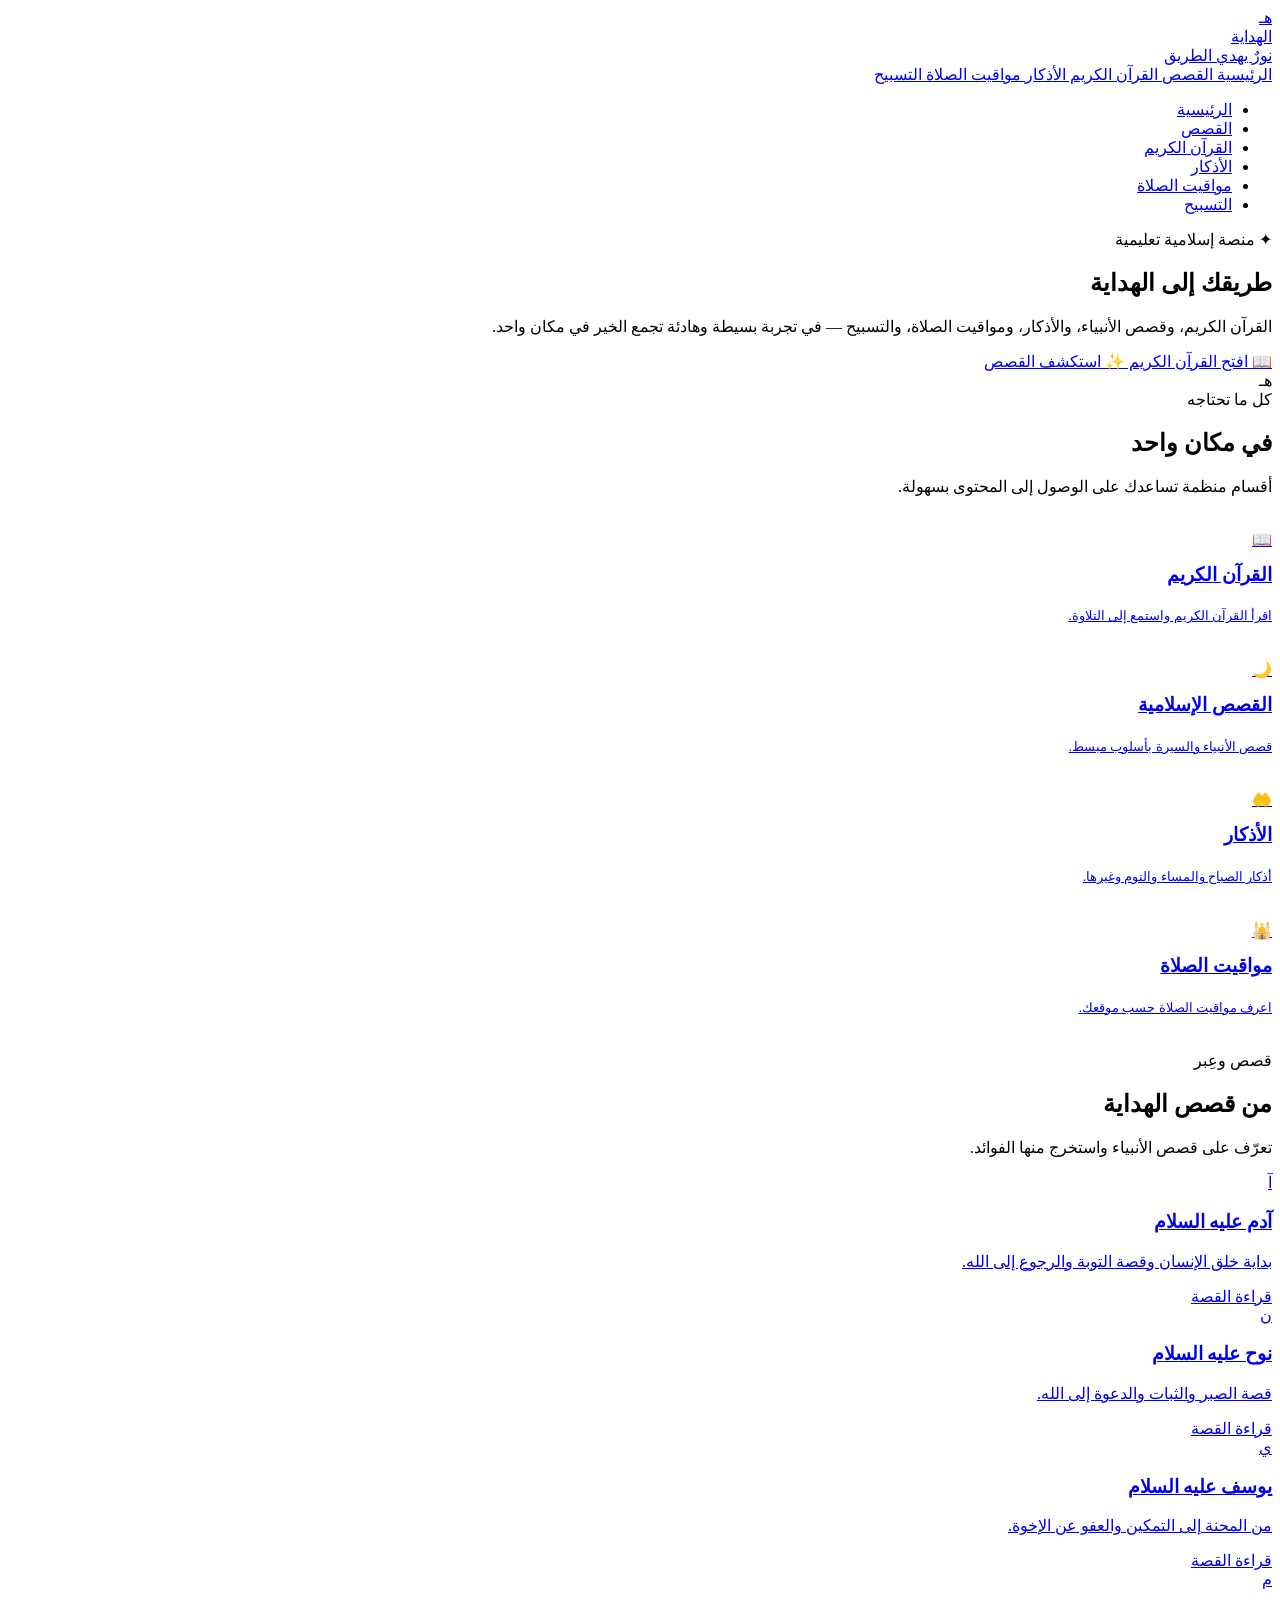
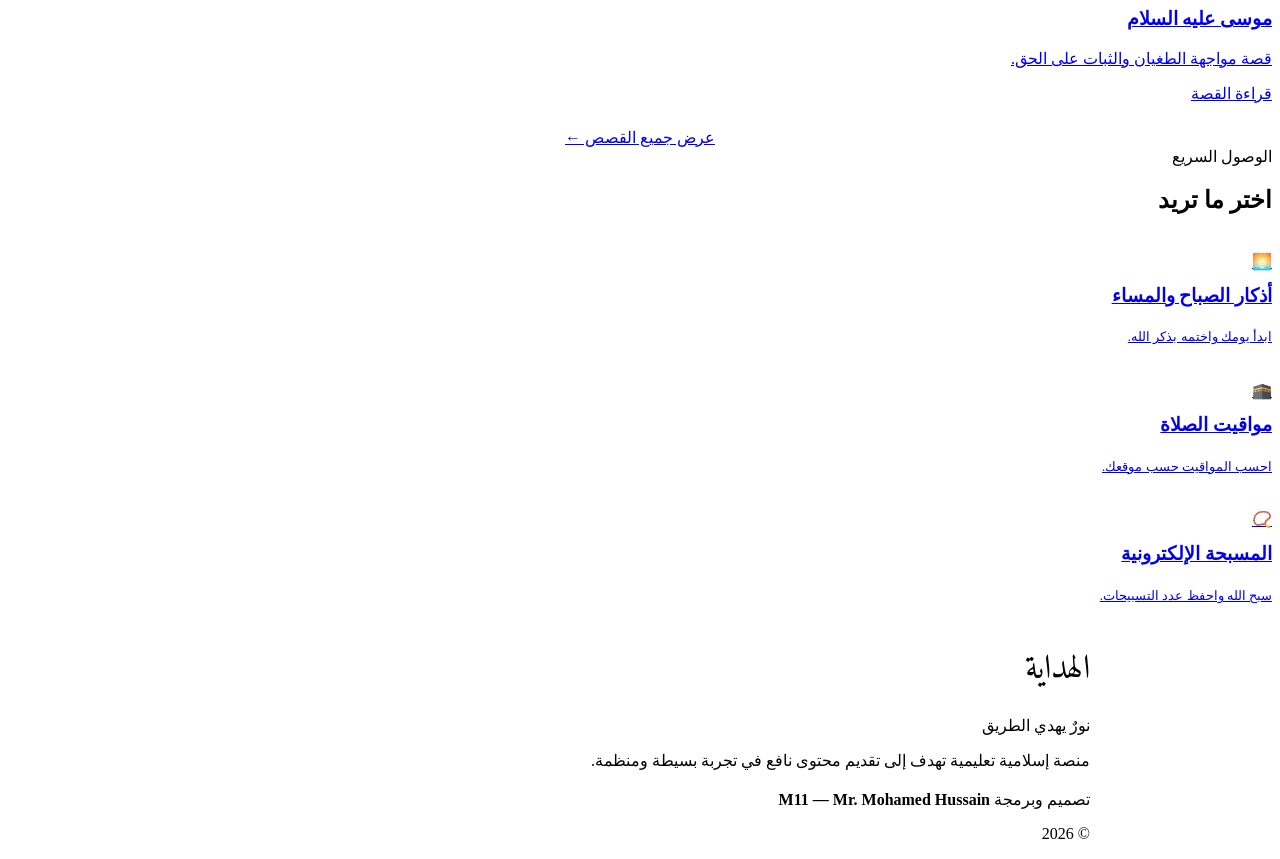
==== index.html @ 1b8849e6 "Add main navigation links to index.html" ====
<!DOCTYPE html>
<html lang="ar" dir="rtl">

<head>
    <meta charset="UTF-8">

    <meta name="viewport"
          content="width=device-width, initial-scale=1.0">

    <meta name="theme-color"
          content="#063c2c">

    <meta name="description"
          content="الهداية — منصة إسلامية تعليمية للقرآن الكريم والقصص والأذكار ومواقيت الصلاة">

    <title>الهداية | نورٌ يهدي الطريق</title>

    <!-- الخطوط -->
    <link rel="preconnect" href="https://fonts.googleapis.com">
    <link rel="preconnect" href="https://fonts.gstatic.com" crossorigin>

    <link href="https://fonts.googleapis.com/css2?family=Amiri:wght@400;700&family=Cairo:wght@400;500;600;700;800&display=swap"
          rel="stylesheet">

    <!-- التصميم الرئيسي -->
    <link rel="stylesheet" href="./css/main.css">

</head>

<body>

    <!-- =====================================================
         HEADER
    ====================================================== -->

    <header>

        <div class="header-inner">

            <a href="./index.html"
               class="brand"
               aria-label="الهداية">

                <div class="logo">
                    هـ
                </div>

                <div>

                    <div class="brand-title">
                        الهداية
                    </div>

                    <div class="brand-subtitle">
                        نورٌ يهدي الطريق
                    </div>

                </div>

            </a>


         <nav class="main-nav">

  <a href="./index.html">
    الرئيسية
  </a>

  <a href="./stories.html">
    القصص
  </a>

  <a href="./quran.html">
    القرآن الكريم
  </a>

  <a href="./adhkar.html">
    الأذكار
  </a>

  <a href="./prayer.html">
    مواقيت الصلاة
  </a>

  <a href="./tasbeeh.html">
    التسبيح
  </a>

         </nav>

                <ul>

                    <li>
                        <a href="./index.html"
                           class="active">
                            الرئيسية
                        </a>
                    </li>

                    <li>
                        <a href="./stories.html">
                            القصص
                        </a>
                    </li>

                    <li>
                        <a href="./quran.html">
                            القرآن الكريم
                        </a>
                    </li>

                    <li>
                        <a href="./adhkar.html">
                            الأذكار
                        </a>
                    </li>

                    <li>
                        <a href="./prayer.html">
                            مواقيت الصلاة
                        </a>
                    </li>

                    <li>
                        <a href="./tasbeeh.html">
                            التسبيح
                        </a>
                    </li>

                </ul>

            </nav>

        </div>

    </header>


    <!-- =====================================================
         HERO
    ====================================================== -->

    <main>

        <section class="hero">

            <div class="hero-content">

                <span class="hero-badge">
                    ✦ منصة إسلامية تعليمية
                </span>


                <h1>
                    طريقك إلى
                    <span>الهداية</span>
                </h1>


                <p>

                    القرآن الكريم، وقصص الأنبياء،
                    والأذكار، ومواقيت الصلاة،
                    والتسبيح — في تجربة بسيطة
                    وهادئة تجمع الخير في مكان واحد.

                </p>


                <div class="hero-buttons">

                    <a href="./quran.html"
                       class="btn btn-primary">

                        📖
                        افتح القرآن الكريم

                    </a>


                    <a href="./stories.html"
                       class="btn btn-gold">

                        ✨
                        استكشف القصص

                    </a>

                </div>

            </div>


            <!-- الشكل الجانبي -->

            <div class="hero-visual">

                <div class="hero-moon">

                    <span>
                        هـ
                    </span>

                </div>

                <div class="hero-star star-one"></div>
                <div class="hero-star star-two"></div>
                <div class="hero-star star-three"></div>
                <div class="hero-star star-four"></div>

            </div>

        </section>



        <!-- =====================================================
             FEATURES
        ====================================================== -->

        <section class="section">

            <div class="section-head">

                <span class="eyebrow">
                    كل ما تحتاجه
                </span>

                <h2>
                    في مكان واحد
                </h2>

                <p>
                    أقسام منظمة تساعدك على الوصول
                    إلى المحتوى بسهولة.
                </p>

            </div>


            <div class="grid grid-4">


                <!-- القرآن -->

                <a href="./quran.html"
                   class="feature-card"
                   style="padding:25px;">

                    <div class="icon">
                        📖
                    </div>

                    <h3 style="margin-top:15px;color:var(--green-900);">
                        القرآن الكريم
                    </h3>

                    <p style="margin-top:7px;color:var(--muted);line-height:1.9;font-size:13px;">
                        اقرأ القرآن الكريم واستمع إلى التلاوة.
                    </p>

                </a>



                <!-- القصص -->

                <a href="./stories.html"
                   class="feature-card"
                   style="padding:25px;">

                    <div class="icon">
                        🌙
                    </div>

                    <h3 style="margin-top:15px;color:var(--green-900);">
                        القصص الإسلامية
                    </h3>

                    <p style="margin-top:7px;color:var(--muted);line-height:1.9;font-size:13px;">
                        قصص الأنبياء والسيرة بأسلوب مبسط.
                    </p>

                </a>



                <!-- الأذكار -->

                <a href="./adhkar.html"
                   class="feature-card"
                   style="padding:25px;">

                    <div class="icon">
                        🤲
                    </div>

                    <h3 style="margin-top:15px;color:var(--green-900);">
                        الأذكار
                    </h3>

                    <p style="margin-top:7px;color:var(--muted);line-height:1.9;font-size:13px;">
                        أذكار الصباح والمساء والنوم وغيرها.
                    </p>

                </a>



                <!-- الصلاة -->

                <a href="./prayer.html"
                   class="feature-card"
                   style="padding:25px;">

                    <div class="icon">
                        🕌
                    </div>

                    <h3 style="margin-top:15px;color:var(--green-900);">
                        مواقيت الصلاة
                    </h3>

                    <p style="margin-top:7px;color:var(--muted);line-height:1.9;font-size:13px;">
                        اعرف مواقيت الصلاة حسب موقعك.
                    </p>

                </a>

            </div>

        </section>



        <!-- =====================================================
             STORIES PREVIEW
        ====================================================== -->

        <section class="section">

            <div class="section-head">

                <span class="eyebrow">
                    قصص وعِبر
                </span>

                <h2>
                    من قصص الهداية
                </h2>

                <p>
                    تعرّف على قصص الأنبياء واستخرج منها الفوائد.
                </p>

            </div>


            <div class="story-grid">


                <!-- آدم -->

                <a href="./story.html?id=adam"
                   class="story-card">

                    <div class="story-cover">
                        آ
                    </div>

                    <div class="story-body">

                        <h3>
                            آدم عليه السلام
                        </h3>

                        <p>
                            بداية خلق الإنسان وقصة التوبة والرجوع إلى الله.
                        </p>

                        <div class="story-actions">

                            <span class="btn btn-primary">
                                قراءة القصة
                            </span>

                        </div>

                    </div>

                </a>



                <!-- نوح -->

                <a href="./story.html?id=nuh"
                   class="story-card">

                    <div class="story-cover">
                        ن
                    </div>

                    <div class="story-body">

                        <h3>
                            نوح عليه السلام
                        </h3>

                        <p>
                            قصة الصبر والثبات والدعوة إلى الله.
                        </p>

                        <div class="story-actions">

                            <span class="btn btn-primary">
                                قراءة القصة
                            </span>

                        </div>

                    </div>

                </a>



                <!-- يوسف -->

                <a href="./story.html?id=yusuf"
                   class="story-card">

                    <div class="story-cover">
                        ي
                    </div>

                    <div class="story-body">

                        <h3>
                            يوسف عليه السلام
                        </h3>

                        <p>
                            من المحنة إلى التمكين والعفو عن الإخوة.
                        </p>

                        <div class="story-actions">

                            <span class="btn btn-primary">
                                قراءة القصة
                            </span>

                        </div>

                    </div>

                </a>



                <!-- موسى -->

                <a href="./story.html?id=musa"
                   class="story-card">

                    <div class="story-cover">
                        م
                    </div>

                    <div class="story-body">

                        <h3>
                            موسى عليه السلام
                        </h3>

                        <p>
                            قصة مواجهة الطغيان والثبات على الحق.
                        </p>

                        <div class="story-actions">

                            <span class="btn btn-primary">
                                قراءة القصة
                            </span>

                        </div>

                    </div>

                </a>

            </div>


            <div style="text-align:center;margin-top:25px;">

                <a href="./stories.html"
                   class="btn btn-light">

                    عرض جميع القصص ←

                </a>

            </div>

        </section>



        <!-- =====================================================
             QUICK ACCESS
        ====================================================== -->

        <section class="section">

            <div class="section-head">

                <span class="eyebrow">
                    الوصول السريع
                </span>

                <h2>
                    اختر ما تريد
                </h2>

            </div>


            <div class="grid grid-3">


                <a href="./adhkar.html"
                   class="card"
                   style="padding:25px;">

                    <div class="icon">
                        🌅
                    </div>

                    <h3 style="margin-top:14px;color:var(--green-900);">
                        أذكار الصباح والمساء
                    </h3>

                    <p style="color:var(--muted);font-size:13px;line-height:1.9;margin-top:7px;">
                        ابدأ يومك واختمه بذكر الله.
                    </p>

                </a>



                <a href="./prayer.html"
                   class="card"
                   style="padding:25px;">

                    <div class="icon">
                        🕋
                    </div>

                    <h3 style="margin-top:14px;color:var(--green-900);">
                        مواقيت الصلاة
                    </h3>

                    <p style="color:var(--muted);font-size:13px;line-height:1.9;margin-top:7px;">
                        احسب المواقيت حسب موقعك.
                    </p>

                </a>



                <a href="./tasbeeh.html"
                   class="card"
                   style="padding:25px;">

                    <div class="icon">
                        📿
                    </div>

                    <h3 style="margin-top:14px;color:var(--green-900);">
                        المسبحة الإلكترونية
                    </h3>

                    <p style="color:var(--muted);font-size:13px;line-height:1.9;margin-top:7px;">
                        سبح الله واحفظ عدد التسبيحات.
                    </p>

                </a>

            </div>

        </section>

    </main>



    <!-- =====================================================
         FOOTER
    ====================================================== -->

    <footer>

        <div style="max-width:900px;margin:auto;">

            <div style="font-family:Amiri;font-size:34px;color:var(--gold-light);">
                الهداية
            </div>

            <p>
                نورٌ يهدي الطريق
            </p>

            <p style="margin-top:15px;">
                منصة إسلامية تعليمية تهدف إلى تقديم
                محتوى نافع في تجربة بسيطة ومنظمة.
            </p>

            <p style="margin-top:20px;">
                تصميم وبرمجة
                <strong>
                    M11 — Mr. Mohamed Hussain
                </strong>
            </p>

            <p>
                © 2026
            </p>

        </div>

    </footer>


    <!-- =====================================================
         MAIN JS
    ====================================================== -->

    <script>

        /*
         * لا نعيد كتابة وظائف المنصة هنا.
         * ملفات JS القديمة الموجودة عندك هي المسؤولة
         * عن وظائف الصفحات الداخلية.
         */

        document.addEventListener("DOMContentLoaded", function () {

            // إضافة حركة بسيطة للكروت
            const cards = document.querySelectorAll(
                ".feature-card, .story-card, .category-card, .dhikr-card, .card"
            );

            cards.forEach(function (card) {

                card.addEventListener("mouseenter", function () {
                    card.style.transition =
                        "transform .3s ease, box-shadow .3s ease";
                });

            });

        });

    </script>

</body>
    </html>
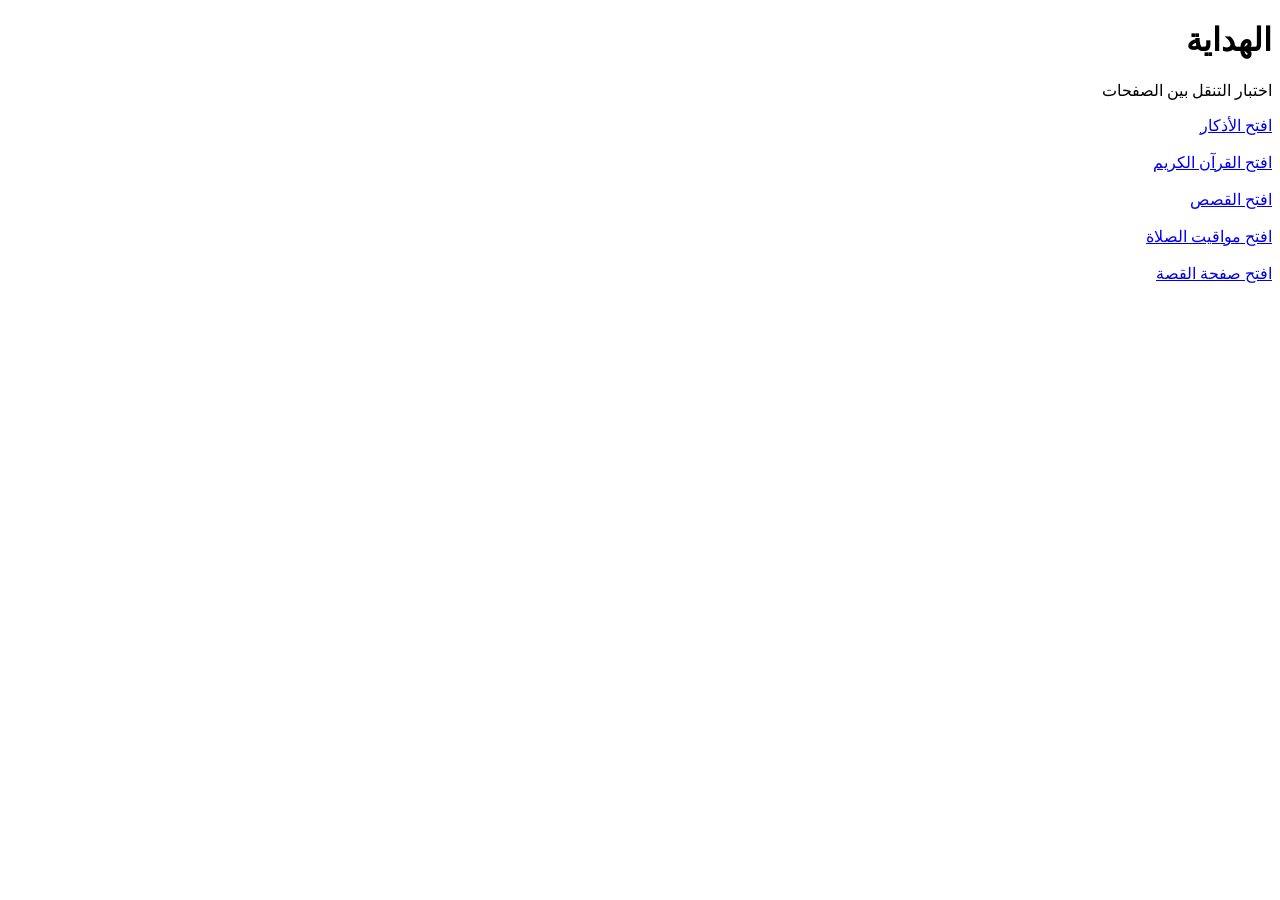
==== commit 3f5f76c8: "Update index.html" ====
--- a/index.html
+++ b/index.html
@@ -1,668 +1,34 @@
 <!DOCTYPE html>
 <html lang="ar" dir="rtl">
-
 <head>
-    <meta charset="UTF-8">
-
-    <meta name="viewport"
-          content="width=device-width, initial-scale=1.0">
-
-    <meta name="theme-color"
-          content="#063c2c">
-
-    <meta name="description"
-          content="الهداية — منصة إسلامية تعليمية للقرآن الكريم والقصص والأذكار ومواقيت الصلاة">
-
-    <title>الهداية | نورٌ يهدي الطريق</title>
-
-    <!-- الخطوط -->
-    <link rel="preconnect" href="https://fonts.googleapis.com">
-    <link rel="preconnect" href="https://fonts.gstatic.com" crossorigin>
-
-    <link href="https://fonts.googleapis.com/css2?family=Amiri:wght@400;700&family=Cairo:wght@400;500;600;700;800&display=swap"
-          rel="stylesheet">
-
-    <!-- التصميم الرئيسي -->
-    <link rel="stylesheet" href="./css/main.css">
-
+  <meta charset="UTF-8">
+  <meta name="viewport" content="width=device-width, initial-scale=1.0">
+  <title>الهداية</title>
 </head>
 
 <body>
 
-    <!-- =====================================================
-         HEADER
-    ====================================================== -->
+  <h1>الهداية</h1>
 
-    <header>
+  <p>اختبار التنقل بين الصفحات</p>
 
-        <div class="header-inner">
+  <a href="./adhkar.html">افتح الأذكار</a>
 
-            <a href="./index.html"
-               class="brand"
-               aria-label="الهداية">
+  <br><br>
 
-                <div class="logo">
-                    هـ
-                </div>
+  <a href="./quran.html">افتح القرآن الكريم</a>
 
-                <div>
+  <br><br>
 
-                    <div class="brand-title">
-                        الهداية
-                    </div>
+  <a href="./stories.html">افتح القصص</a>
 
-                    <div class="brand-subtitle">
-                        نورٌ يهدي الطريق
-                    </div>
+  <br><br>
 
-                </div>
+  <a href="./prayer.html">افتح مواقيت الصلاة</a>
 
-            </a>
+  <br><br>
 
-
-         <nav class="main-nav">
-
-  <a href="./index.html">
-    الرئيسية
-  </a>
-
-  <a href="./stories.html">
-    القصص
-  </a>
-
-  <a href="./quran.html">
-    القرآن الكريم
-  </a>
-
-  <a href="./adhkar.html">
-    الأذكار
-  </a>
-
-  <a href="./prayer.html">
-    مواقيت الصلاة
-  </a>
-
-  <a href="./tasbeeh.html">
-    التسبيح
-  </a>
-
-         </nav>
-
-                <ul>
-
-                    <li>
-                        <a href="./index.html"
-                           class="active">
-                            الرئيسية
-                        </a>
-                    </li>
-
-                    <li>
-                        <a href="./stories.html">
-                            القصص
-                        </a>
-                    </li>
-
-                    <li>
-                        <a href="./quran.html">
-                            القرآن الكريم
-                        </a>
-                    </li>
-
-                    <li>
-                        <a href="./adhkar.html">
-                            الأذكار
-                        </a>
-                    </li>
-
-                    <li>
-                        <a href="./prayer.html">
-                            مواقيت الصلاة
-                        </a>
-                    </li>
-
-                    <li>
-                        <a href="./tasbeeh.html">
-                            التسبيح
-                        </a>
-                    </li>
-
-                </ul>
-
-            </nav>
-
-        </div>
-
-    </header>
-
-
-    <!-- =====================================================
-         HERO
-    ====================================================== -->
-
-    <main>
-
-        <section class="hero">
-
-            <div class="hero-content">
-
-                <span class="hero-badge">
-                    ✦ منصة إسلامية تعليمية
-                </span>
-
-
-                <h1>
-                    طريقك إلى
-                    <span>الهداية</span>
-                </h1>
-
-
-                <p>
-
-                    القرآن الكريم، وقصص الأنبياء،
-                    والأذكار، ومواقيت الصلاة،
-                    والتسبيح — في تجربة بسيطة
-                    وهادئة تجمع الخير في مكان واحد.
-
-                </p>
-
-
-                <div class="hero-buttons">
-
-                    <a href="./quran.html"
-                       class="btn btn-primary">
-
-                        📖
-                        افتح القرآن الكريم
-
-                    </a>
-
-
-                    <a href="./stories.html"
-                       class="btn btn-gold">
-
-                        ✨
-                        استكشف القصص
-
-                    </a>
-
-                </div>
-
-            </div>
-
-
-            <!-- الشكل الجانبي -->
-
-            <div class="hero-visual">
-
-                <div class="hero-moon">
-
-                    <span>
-                        هـ
-                    </span>
-
-                </div>
-
-                <div class="hero-star star-one"></div>
-                <div class="hero-star star-two"></div>
-                <div class="hero-star star-three"></div>
-                <div class="hero-star star-four"></div>
-
-            </div>
-
-        </section>
-
-
-
-        <!-- =====================================================
-             FEATURES
-        ====================================================== -->
-
-        <section class="section">
-
-            <div class="section-head">
-
-                <span class="eyebrow">
-                    كل ما تحتاجه
-                </span>
-
-                <h2>
-                    في مكان واحد
-                </h2>
-
-                <p>
-                    أقسام منظمة تساعدك على الوصول
-                    إلى المحتوى بسهولة.
-                </p>
-
-            </div>
-
-
-            <div class="grid grid-4">
-
-
-                <!-- القرآن -->
-
-                <a href="./quran.html"
-                   class="feature-card"
-                   style="padding:25px;">
-
-                    <div class="icon">
-                        📖
-                    </div>
-
-                    <h3 style="margin-top:15px;color:var(--green-900);">
-                        القرآن الكريم
-                    </h3>
-
-                    <p style="margin-top:7px;color:var(--muted);line-height:1.9;font-size:13px;">
-                        اقرأ القرآن الكريم واستمع إلى التلاوة.
-                    </p>
-
-                </a>
-
-
-
-                <!-- القصص -->
-
-                <a href="./stories.html"
-                   class="feature-card"
-                   style="padding:25px;">
-
-                    <div class="icon">
-                        🌙
-                    </div>
-
-                    <h3 style="margin-top:15px;color:var(--green-900);">
-                        القصص الإسلامية
-                    </h3>
-
-                    <p style="margin-top:7px;color:var(--muted);line-height:1.9;font-size:13px;">
-                        قصص الأنبياء والسيرة بأسلوب مبسط.
-                    </p>
-
-                </a>
-
-
-
-                <!-- الأذكار -->
-
-                <a href="./adhkar.html"
-                   class="feature-card"
-                   style="padding:25px;">
-
-                    <div class="icon">
-                        🤲
-                    </div>
-
-                    <h3 style="margin-top:15px;color:var(--green-900);">
-                        الأذكار
-                    </h3>
-
-                    <p style="margin-top:7px;color:var(--muted);line-height:1.9;font-size:13px;">
-                        أذكار الصباح والمساء والنوم وغيرها.
-                    </p>
-
-                </a>
-
-
-
-                <!-- الصلاة -->
-
-                <a href="./prayer.html"
-                   class="feature-card"
-                   style="padding:25px;">
-
-                    <div class="icon">
-                        🕌
-                    </div>
-
-                    <h3 style="margin-top:15px;color:var(--green-900);">
-                        مواقيت الصلاة
-                    </h3>
-
-                    <p style="margin-top:7px;color:var(--muted);line-height:1.9;font-size:13px;">
-                        اعرف مواقيت الصلاة حسب موقعك.
-                    </p>
-
-                </a>
-
-            </div>
-
-        </section>
-
-
-
-        <!-- =====================================================
-             STORIES PREVIEW
-        ====================================================== -->
-
-        <section class="section">
-
-            <div class="section-head">
-
-                <span class="eyebrow">
-                    قصص وعِبر
-                </span>
-
-                <h2>
-                    من قصص الهداية
-                </h2>
-
-                <p>
-                    تعرّف على قصص الأنبياء واستخرج منها الفوائد.
-                </p>
-
-            </div>
-
-
-            <div class="story-grid">
-
-
-                <!-- آدم -->
-
-                <a href="./story.html?id=adam"
-                   class="story-card">
-
-                    <div class="story-cover">
-                        آ
-                    </div>
-
-                    <div class="story-body">
-
-                        <h3>
-                            آدم عليه السلام
-                        </h3>
-
-                        <p>
-                            بداية خلق الإنسان وقصة التوبة والرجوع إلى الله.
-                        </p>
-
-                        <div class="story-actions">
-
-                            <span class="btn btn-primary">
-                                قراءة القصة
-                            </span>
-
-                        </div>
-
-                    </div>
-
-                </a>
-
-
-
-                <!-- نوح -->
-
-                <a href="./story.html?id=nuh"
-                   class="story-card">
-
-                    <div class="story-cover">
-                        ن
-                    </div>
-
-                    <div class="story-body">
-
-                        <h3>
-                            نوح عليه السلام
-                        </h3>
-
-                        <p>
-                            قصة الصبر والثبات والدعوة إلى الله.
-                        </p>
-
-                        <div class="story-actions">
-
-                            <span class="btn btn-primary">
-                                قراءة القصة
-                            </span>
-
-                        </div>
-
-                    </div>
-
-                </a>
-
-
-
-                <!-- يوسف -->
-
-                <a href="./story.html?id=yusuf"
-                   class="story-card">
-
-                    <div class="story-cover">
-                        ي
-                    </div>
-
-                    <div class="story-body">
-
-                        <h3>
-                            يوسف عليه السلام
-                        </h3>
-
-                        <p>
-                            من المحنة إلى التمكين والعفو عن الإخوة.
-                        </p>
-
-                        <div class="story-actions">
-
-                            <span class="btn btn-primary">
-                                قراءة القصة
-                            </span>
-
-                        </div>
-
-                    </div>
-
-                </a>
-
-
-
-                <!-- موسى -->
-
-                <a href="./story.html?id=musa"
-                   class="story-card">
-
-                    <div class="story-cover">
-                        م
-                    </div>
-
-                    <div class="story-body">
-
-                        <h3>
-                            موسى عليه السلام
-                        </h3>
-
-                        <p>
-                            قصة مواجهة الطغيان والثبات على الحق.
-                        </p>
-
-                        <div class="story-actions">
-
-                            <span class="btn btn-primary">
-                                قراءة القصة
-                            </span>
-
-                        </div>
-
-                    </div>
-
-                </a>
-
-            </div>
-
-
-            <div style="text-align:center;margin-top:25px;">
-
-                <a href="./stories.html"
-                   class="btn btn-light">
-
-                    عرض جميع القصص ←
-
-                </a>
-
-            </div>
-
-        </section>
-
-
-
-        <!-- =====================================================
-             QUICK ACCESS
-        ====================================================== -->
-
-        <section class="section">
-
-            <div class="section-head">
-
-                <span class="eyebrow">
-                    الوصول السريع
-                </span>
-
-                <h2>
-                    اختر ما تريد
-                </h2>
-
-            </div>
-
-
-            <div class="grid grid-3">
-
-
-                <a href="./adhkar.html"
-                   class="card"
-                   style="padding:25px;">
-
-                    <div class="icon">
-                        🌅
-                    </div>
-
-                    <h3 style="margin-top:14px;color:var(--green-900);">
-                        أذكار الصباح والمساء
-                    </h3>
-
-                    <p style="color:var(--muted);font-size:13px;line-height:1.9;margin-top:7px;">
-                        ابدأ يومك واختمه بذكر الله.
-                    </p>
-
-                </a>
-
-
-
-                <a href="./prayer.html"
-                   class="card"
-                   style="padding:25px;">
-
-                    <div class="icon">
-                        🕋
-                    </div>
-
-                    <h3 style="margin-top:14px;color:var(--green-900);">
-                        مواقيت الصلاة
-                    </h3>
-
-                    <p style="color:var(--muted);font-size:13px;line-height:1.9;margin-top:7px;">
-                        احسب المواقيت حسب موقعك.
-                    </p>
-
-                </a>
-
-
-
-                <a href="./tasbeeh.html"
-                   class="card"
-                   style="padding:25px;">
-
-                    <div class="icon">
-                        📿
-                    </div>
-
-                    <h3 style="margin-top:14px;color:var(--green-900);">
-                        المسبحة الإلكترونية
-                    </h3>
-
-                    <p style="color:var(--muted);font-size:13px;line-height:1.9;margin-top:7px;">
-                        سبح الله واحفظ عدد التسبيحات.
-                    </p>
-
-                </a>
-
-            </div>
-
-        </section>
-
-    </main>
-
-
-
-    <!-- =====================================================
-         FOOTER
-    ====================================================== -->
-
-    <footer>
-
-        <div style="max-width:900px;margin:auto;">
-
-            <div style="font-family:Amiri;font-size:34px;color:var(--gold-light);">
-                الهداية
-            </div>
-
-            <p>
-                نورٌ يهدي الطريق
-            </p>
-
-            <p style="margin-top:15px;">
-                منصة إسلامية تعليمية تهدف إلى تقديم
-                محتوى نافع في تجربة بسيطة ومنظمة.
-            </p>
-
-            <p style="margin-top:20px;">
-                تصميم وبرمجة
-                <strong>
-                    M11 — Mr. Mohamed Hussain
-                </strong>
-            </p>
-
-            <p>
-                © 2026
-            </p>
-
-        </div>
-
-    </footer>
-
-
-    <!-- =====================================================
-         MAIN JS
-    ====================================================== -->
-
-    <script>
-
-        /*
-         * لا نعيد كتابة وظائف المنصة هنا.
-         * ملفات JS القديمة الموجودة عندك هي المسؤولة
-         * عن وظائف الصفحات الداخلية.
-         */
-
-        document.addEventListener("DOMContentLoaded", function () {
-
-            // إضافة حركة بسيطة للكروت
-            const cards = document.querySelectorAll(
-                ".feature-card, .story-card, .category-card, .dhikr-card, .card"
-            );
-
-            cards.forEach(function (card) {
-
-                card.addEventListener("mouseenter", function () {
-                    card.style.transition =
-                        "transform .3s ease, box-shadow .3s ease";
-                });
-
-            });
-
-        });
-
-    </script>
+  <a href="./story.html">افتح صفحة القصة</a>
 
 </body>
-    </html>
+</html> 
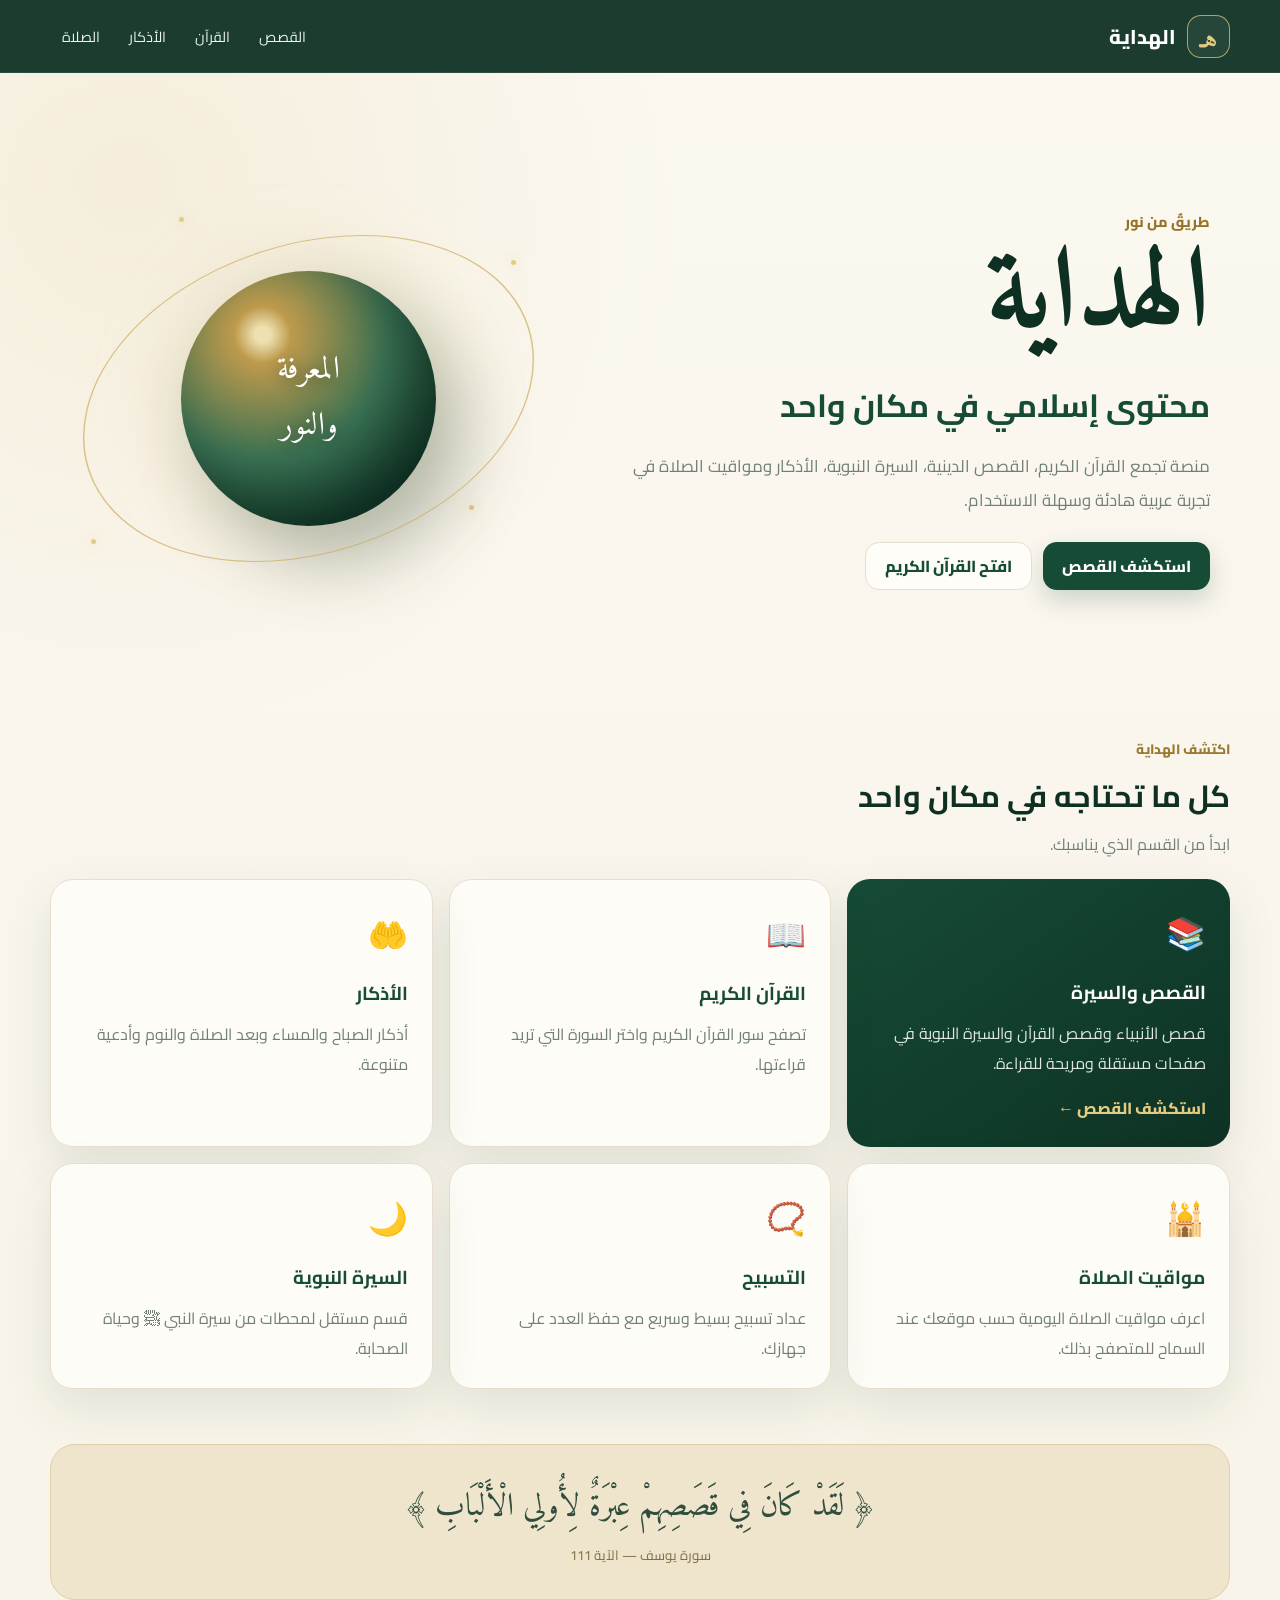
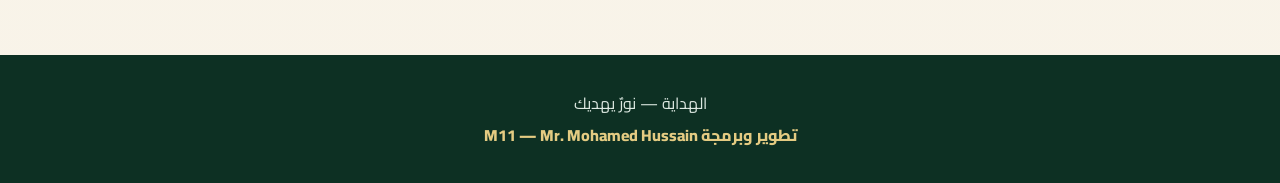
==== commit b8eb3f66: "Enhance index.html with SEO and navigation updates Updated the title and added a description meta ta" ====
--- a/index.html
+++ b/index.html
@@ -3,32 +3,574 @@
 <head>
   <meta charset="UTF-8">
   <meta name="viewport" content="width=device-width, initial-scale=1.0">
-  <title>الهداية</title>
+
+  <title>الهداية — نور يهديك</title>
+  <meta name="description" content="الهداية — منصة إسلامية للقرآن الكريم والأذكار والقصص والسيرة النبوية ومواقيت الصلاة.">
+
+  <link rel="preconnect" href="https://fonts.googleapis.com">
+  <link rel="preconnect" href="https://fonts.gstatic.com" crossorigin>
+  <link href="https://fonts.googleapis.com/css2?family=Amiri:wght@400;700&family=Cairo:wght@400;500;600;700;800&display=swap" rel="stylesheet">
+
+  <style>
+    :root {
+      --green-dark: #0d3023;
+      --green: #164b35;
+      --green-light: #246247;
+      --gold: #c9a653;
+      --gold-light: #e4cb82;
+      --cream: #f8f3e8;
+      --white: #fffdf8;
+      --text: #183329;
+      --muted: #708077;
+      --border: #e7decd;
+      --shadow: 0 18px 50px rgba(19, 54, 39, .10);
+    }
+
+    * {
+      box-sizing: border-box;
+      margin: 0;
+      padding: 0;
+    }
+
+    html {
+      scroll-behavior: smooth;
+    }
+
+    body {
+      font-family: "Cairo", sans-serif;
+      background:
+        radial-gradient(circle at 10% 10%, rgba(201,166,83,.12), transparent 28%),
+        linear-gradient(180deg, #fbf8f0, var(--cream));
+      color: var(--text);
+      min-height: 100vh;
+    }
+
+    a {
+      text-decoration: none;
+      color: inherit;
+    }
+
+    .navbar {
+      position: sticky;
+      top: 0;
+      z-index: 100;
+      background: rgba(13,48,35,.94);
+      backdrop-filter: blur(16px);
+      border-bottom: 1px solid rgba(255,255,255,.08);
+    }
+
+    .nav-inner {
+      width: min(1180px, calc(100% - 32px));
+      margin: auto;
+      min-height: 72px;
+      display: flex;
+      align-items: center;
+      justify-content: space-between;
+      gap: 20px;
+    }
+
+    .brand {
+      display: flex;
+      align-items: center;
+      gap: 11px;
+      color: white;
+      font-size: 1.25rem;
+      font-weight: 800;
+    }
+
+    .brand-mark {
+      width: 43px;
+      height: 43px;
+      border: 1px solid rgba(228,203,130,.7);
+      border-radius: 14px;
+      display: grid;
+      place-items: center;
+      color: var(--gold-light);
+      font-family: "Amiri", serif;
+      font-size: 1.7rem;
+      background: rgba(255,255,255,.05);
+    }
+
+    .nav-links {
+      display: flex;
+      gap: 5px;
+      align-items: center;
+    }
+
+    .nav-links a {
+      color: #edf5ef;
+      padding: 9px 12px;
+      border-radius: 11px;
+      font-size: .9rem;
+      transition: .2s;
+    }
+
+    .nav-links a:hover {
+      background: rgba(255,255,255,.10);
+    }
+
+    .hero {
+      width: min(1180px, calc(100% - 32px));
+      margin: 45px auto 20px;
+      min-height: 560px;
+      display: grid;
+      grid-template-columns: 1.1fr .9fr;
+      align-items: center;
+      gap: 30px;
+    }
+
+    .hero-content {
+      padding: 20px;
+    }
+
+    .eyebrow {
+      display: inline-flex;
+      color: #967329;
+      font-weight: 800;
+      font-size: .9rem;
+      margin-bottom: 12px;
+    }
+
+    .hero h1 {
+      font-family: "Amiri", serif;
+      color: var(--green-dark);
+      font-size: clamp(4rem, 9vw, 7.5rem);
+      line-height: .9;
+      margin-bottom: 25px;
+    }
+
+    .hero h2 {
+      font-size: clamp(1.3rem, 3vw, 2rem);
+      color: var(--green);
+      margin-bottom: 15px;
+    }
+
+    .hero p {
+      max-width: 650px;
+      color: var(--muted);
+      font-size: 1.05rem;
+      line-height: 2;
+    }
+
+    .hero-actions {
+      margin-top: 25px;
+      display: flex;
+      flex-wrap: wrap;
+      gap: 11px;
+    }
+
+    .btn {
+      display: inline-flex;
+      align-items: center;
+      justify-content: center;
+      min-height: 48px;
+      padding: 0 19px;
+      border-radius: 14px;
+      font-weight: 800;
+      transition: .25s;
+    }
+
+    .btn-primary {
+      color: white;
+      background: var(--green);
+      box-shadow: 0 10px 25px rgba(22,75,53,.20);
+    }
+
+    .btn-primary:hover {
+      transform: translateY(-3px);
+      background: var(--green-light);
+    }
+
+    .btn-secondary {
+      color: var(--green);
+      background: var(--white);
+      border: 1px solid var(--border);
+    }
+
+    .btn-secondary:hover {
+      transform: translateY(-3px);
+      border-color: var(--gold);
+    }
+
+    .visual {
+      height: 430px;
+      position: relative;
+      display: grid;
+      place-items: center;
+    }
+
+    .glow {
+      position: absolute;
+      width: 300px;
+      height: 300px;
+      border-radius: 50%;
+      background: rgba(201,166,83,.13);
+      filter: blur(35px);
+    }
+
+    .orb {
+      width: 255px;
+      height: 255px;
+      border-radius: 50%;
+      position: relative;
+      background:
+        radial-gradient(circle at 32% 25%, #eee0b0 0 3%, #bd9a4c 11%, #397052 48%, #123c2b 78%);
+      box-shadow:
+        25px 35px 70px rgba(13,48,35,.28),
+        inset -25px -25px 50px rgba(0,0,0,.24);
+      animation: float 5s ease-in-out infinite;
+    }
+
+    .orb::after {
+      content: "";
+      position: absolute;
+      inset: -27px;
+      border: 1px solid rgba(201,166,83,.65);
+      border-radius: 50%;
+      transform: rotate(-18deg) scaleX(1.5);
+    }
+
+    .orb-text {
+      position: absolute;
+      inset: 0;
+      display: grid;
+      place-items: center;
+      text-align: center;
+      color: white;
+      font-family: "Amiri", serif;
+      font-size: 2rem;
+      text-shadow: 0 2px 15px rgba(0,0,0,.35);
+    }
+
+    .star {
+      position: absolute;
+      width: 5px;
+      height: 5px;
+      background: var(--gold-light);
+      border-radius: 50%;
+      box-shadow: 0 0 14px rgba(228,203,130,.9);
+    }
+
+    .star-1 { top: 18%; right: 10%; }
+    .star-2 { bottom: 16%; left: 8%; }
+    .star-3 { top: 8%; left: 25%; }
+    .star-4 { bottom: 24%; right: 18%; }
+
+    @keyframes float {
+      0%,100% { transform: translateY(0); }
+      50% { transform: translateY(-13px); }
+    }
+
+    .section {
+      width: min(1180px, calc(100% - 32px));
+      margin: 20px auto;
+      padding: 35px 0;
+    }
+
+    .section-title {
+      margin-bottom: 20px;
+    }
+
+    .section-title span {
+      color: #9a782d;
+      font-size: .85rem;
+      font-weight: 800;
+    }
+
+    .section-title h2 {
+      color: var(--green-dark);
+      font-size: 1.9rem;
+      margin-top: 4px;
+    }
+
+    .section-title p {
+      color: var(--muted);
+      margin-top: 5px;
+    }
+
+    .cards {
+      display: grid;
+      grid-template-columns: repeat(3, 1fr);
+      gap: 16px;
+    }
+
+    .card {
+      background: rgba(255,253,248,.92);
+      border: 1px solid var(--border);
+      border-radius: 23px;
+      padding: 24px;
+      box-shadow: var(--shadow);
+      transition: .25s;
+    }
+
+    .card:hover {
+      transform: translateY(-6px);
+    }
+
+    .card-icon {
+      font-size: 2rem;
+      margin-bottom: 12px;
+    }
+
+    .card h3 {
+      color: var(--green);
+      margin-bottom: 8px;
+    }
+
+    .card p {
+      color: var(--muted);
+      line-height: 1.9;
+    }
+
+    .story-card {
+      background: linear-gradient(145deg, #164b35, #0e3224);
+      color: white;
+      border: none;
+    }
+
+    .story-card h3 {
+      color: white;
+    }
+
+    .story-card p {
+      color: #dce8e0;
+    }
+
+    .story-link {
+      display: inline-block;
+      margin-top: 14px;
+      color: var(--gold-light);
+      font-weight: 800;
+    }
+
+    .quote {
+      width: min(1180px, calc(100% - 32px));
+      margin: 10px auto 55px;
+    }
+
+    .quote-box {
+      background: #efe4cc;
+      border: 1px solid #dfcfad;
+      border-radius: 25px;
+      padding: 30px;
+      text-align: center;
+    }
+
+    .quote-box .arabic {
+      font-family: "Amiri", serif;
+      font-size: clamp(1.5rem, 3vw, 2rem);
+      line-height: 2;
+      color: #304d3d;
+    }
+
+    .quote-box small {
+      color: #806c47;
+    }
+
+    footer {
+      background: var(--green-dark);
+      color: #dce8e1;
+      text-align: center;
+      padding: 32px 20px;
+      line-height: 2;
+    }
+
+    .credit {
+      color: var(--gold-light);
+      font-weight: 800;
+    }
+
+    @media (max-width: 820px) {
+      .nav-links {
+        display: none;
+      }
+
+      .hero {
+        grid-template-columns: 1fr;
+        margin-top: 20px;
+      }
+
+      .visual {
+        height: 300px;
+      }
+
+      .orb {
+        width: 190px;
+        height: 190px;
+      }
+
+      .cards {
+        grid-template-columns: 1fr;
+      }
+    }
+  </style>
 </head>
 
 <body>
 
-  <h1>الهداية</h1>
-
-  <p>اختبار التنقل بين الصفحات</p>
-
-  <a href="./adhkar.html">افتح الأذكار</a>
-
-  <br><br>
-
-  <a href="./quran.html">افتح القرآن الكريم</a>
-
-  <br><br>
-
-  <a href="./stories.html">افتح القصص</a>
-
-  <br><br>
-
-  <a href="./prayer.html">افتح مواقيت الصلاة</a>
-
-  <br><br>
-
-  <a href="./story.html">افتح صفحة القصة</a>
+<nav class="navbar">
+  <div class="nav-inner">
+
+    <a class="brand" href="index.html">
+      <span class="brand-mark">هـ</span>
+      <span>الهداية</span>
+    </a>
+
+    <div class="nav-links">
+      <a href="stories.html">القصص</a>
+      <a href="quran.html">القرآن</a>
+      <a href="adhkar.html">الأذكار</a>
+      <a href="prayer.html">الصلاة</a>
+    </div>
+
+  </div>
+</nav>
+
+<main>
+
+<section class="hero">
+
+  <div class="hero-content">
+
+    <span class="eyebrow">طريقٌ من نور</span>
+
+    <h1>الهداية</h1>
+
+    <h2>محتوى إسلامي في مكان واحد</h2>
+
+    <p>
+      منصة تجمع القرآن الكريم، القصص الدينية، السيرة النبوية،
+      الأذكار ومواقيت الصلاة في تجربة عربية هادئة وسهلة الاستخدام.
+    </p>
+
+    <div class="hero-actions">
+      <a class="btn btn-primary" href="stories.html">
+        استكشف القصص
+      </a>
+
+      <a class="btn btn-secondary" href="quran.html">
+        افتح القرآن الكريم
+      </a>
+    </div>
+
+  </div>
+
+  <div class="visual">
+
+    <span class="glow"></span>
+
+    <span class="star star-1"></span>
+    <span class="star star-2"></span>
+    <span class="star star-3"></span>
+    <span class="star star-4"></span>
+
+    <div class="orb">
+      <div class="orb-text">
+        المعرفة<br>
+        والنور
+      </div>
+    </div>
+
+  </div>
+
+</section>
+
+<section class="section">
+
+  <div class="section-title">
+    <span>اكتشف الهداية</span>
+    <h2>كل ما تحتاجه في مكان واحد</h2>
+    <p>ابدأ من القسم الذي يناسبك.</p>
+  </div>
+
+  <div class="cards">
+
+    <a class="card story-card" href="stories.html">
+      <div class="card-icon">📚</div>
+      <h3>القصص والسيرة</h3>
+      <p>
+        قصص الأنبياء وقصص القرآن والسيرة النبوية
+        في صفحات مستقلة ومريحة للقراءة.
+      </p>
+      <span class="story-link">استكشف القصص ←</span>
+    </a>
+
+    <a class="card" href="quran.html">
+      <div class="card-icon">📖</div>
+      <h3>القرآن الكريم</h3>
+      <p>
+        تصفح سور القرآن الكريم واختر السورة
+        التي تريد قراءتها.
+      </p>
+    </a>
+
+    <a class="card" href="adhkar.html">
+      <div class="card-icon">🤲</div>
+      <h3>الأذكار</h3>
+      <p>
+        أذكار الصباح والمساء وبعد الصلاة والنوم
+        وأدعية متنوعة.
+      </p>
+    </a>
+
+    <a class="card" href="prayer.html">
+      <div class="card-icon">🕌</div>
+      <h3>مواقيت الصلاة</h3>
+      <p>
+        اعرف مواقيت الصلاة اليومية حسب موقعك
+        عند السماح للمتصفح بذلك.
+      </p>
+    </a>
+
+    <a class="card" href="adhkar.html#tasbeeh">
+      <div class="card-icon">📿</div>
+      <h3>التسبيح</h3>
+      <p>
+        عداد تسبيح بسيط وسريع مع حفظ العدد
+        على جهازك.
+      </p>
+    </a>
+
+    <a class="card" href="stories.html#seerah">
+      <div class="card-icon">🌙</div>
+      <h3>السيرة النبوية</h3>
+      <p>
+        قسم مستقل لمحطات من سيرة النبي ﷺ
+        وحياة الصحابة.
+      </p>
+    </a>
+
+  </div>
+
+</section>
+
+<section class="quote">
+
+  <div class="quote-box">
+
+    <div class="arabic">
+      ﴿ لَقَدْ كَانَ فِي قَصَصِهِمْ عِبْرَةٌ لِأُولِي الْأَلْبَابِ ﴾
+    </div>
+
+    <small>
+      سورة يوسف — الآية 111
+    </small>
+
+  </div>
+
+</section>
+
+</main>
+
+<footer>
+
+  <div>الهداية — نورٌ يهديك</div>
+
+  <div class="credit">
+    تطوير وبرمجة M11 — Mr. Mohamed Hussain
+  </div>
+
+</footer>
 
 </body>
-</html> 
+  </html>
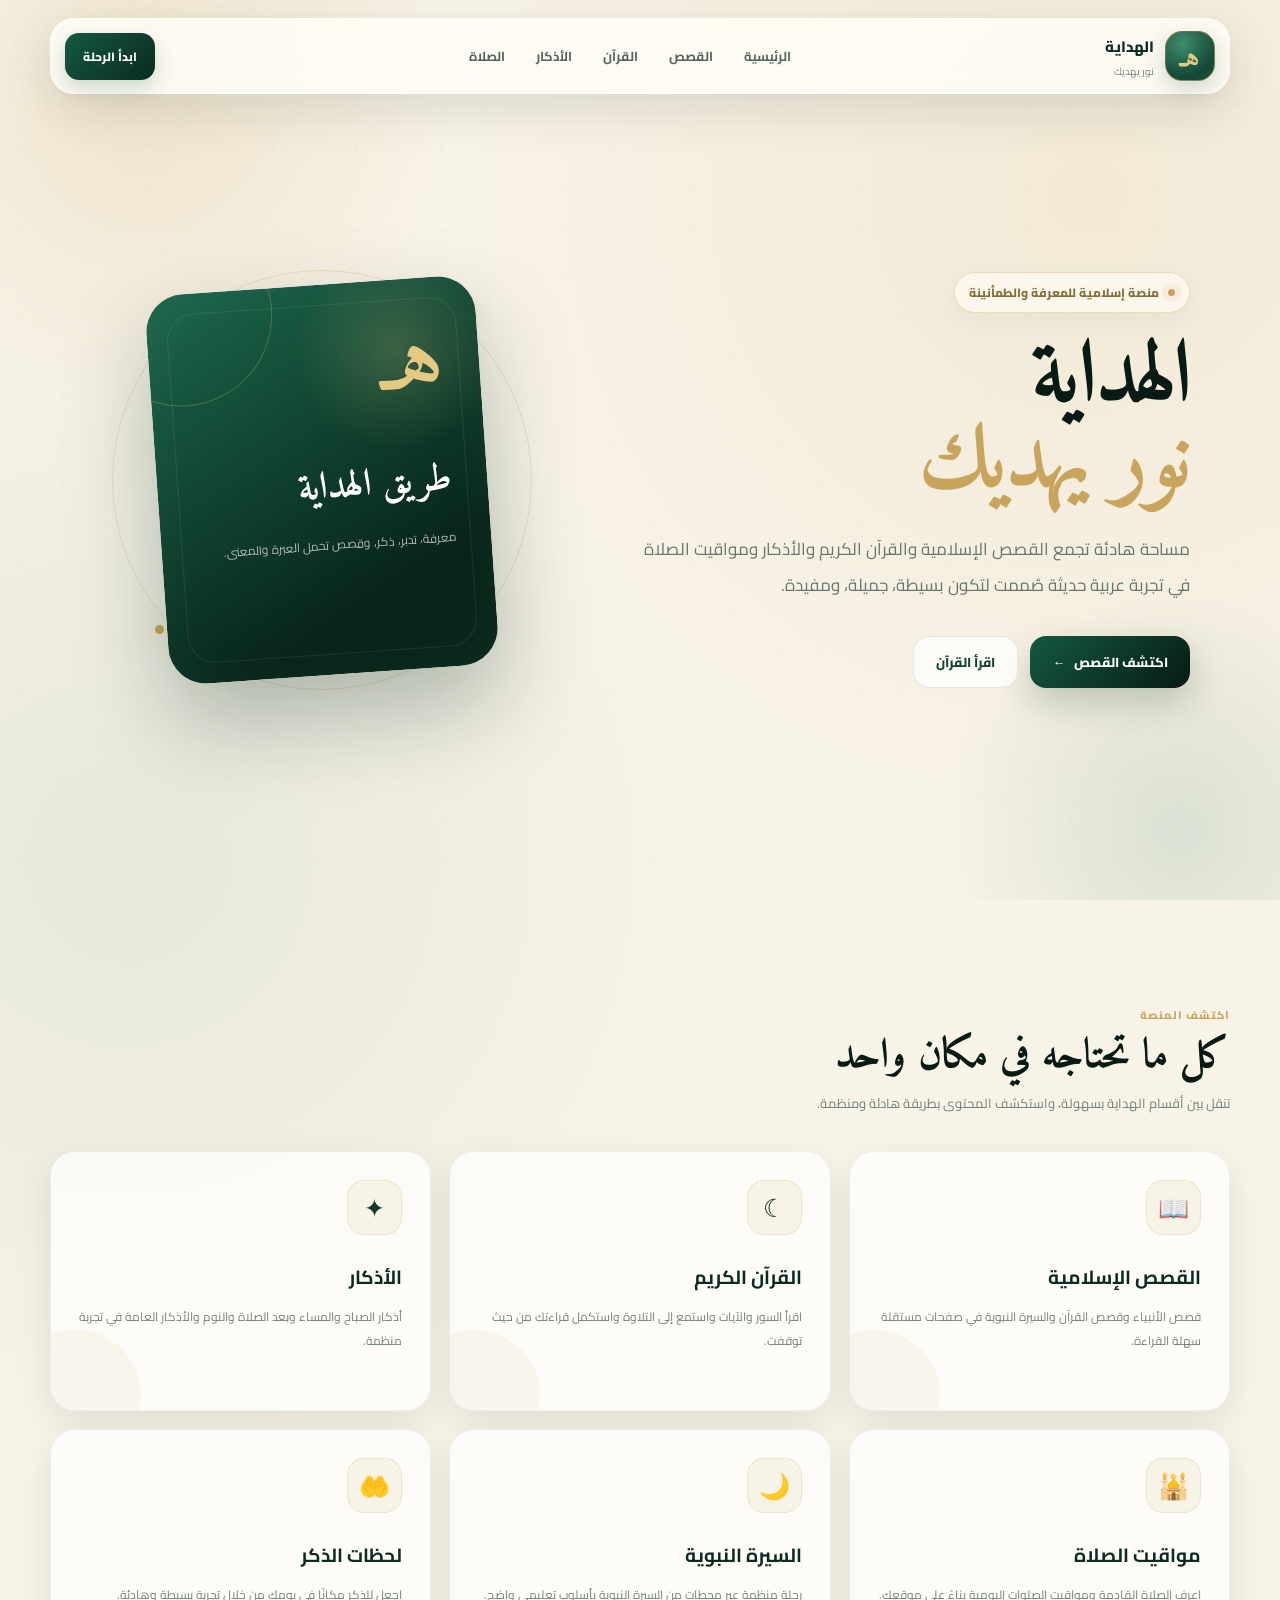
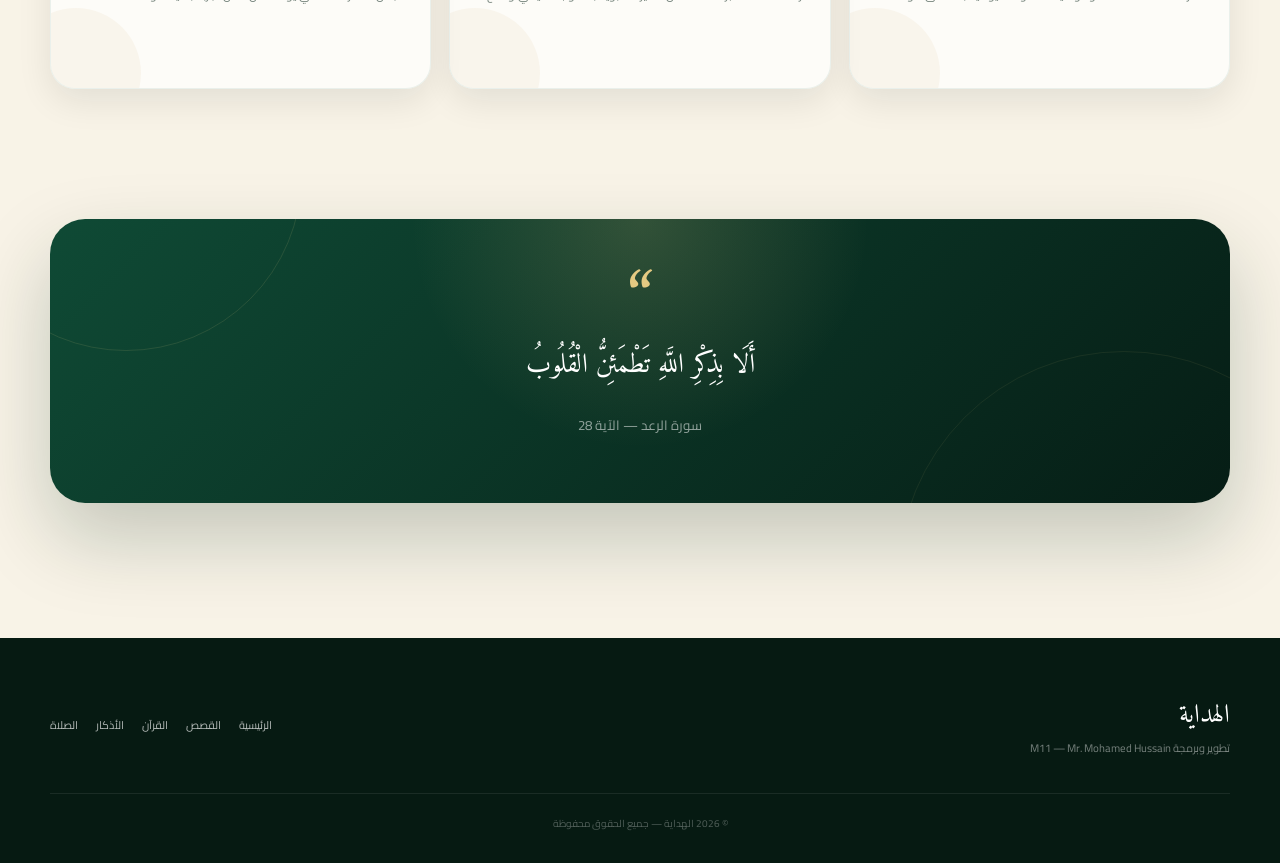
==== commit 6ff8f534: "Refactor viewport and description meta tags Updated viewport meta tag and description for better cla" ====
--- a/index.html
+++ b/index.html
@@ -2,575 +2,377 @@
 <html lang="ar" dir="rtl">
 <head>
   <meta charset="UTF-8">
-  <meta name="viewport" content="width=device-width, initial-scale=1.0">
+
+  <meta
+    name="viewport"
+    content="width=device-width,initial-scale=1.0"
+  >
 
   <title>الهداية — نور يهديك</title>
-  <meta name="description" content="الهداية — منصة إسلامية للقرآن الكريم والأذكار والقصص والسيرة النبوية ومواقيت الصلاة.">
-
-  <link rel="preconnect" href="https://fonts.googleapis.com">
-  <link rel="preconnect" href="https://fonts.gstatic.com" crossorigin>
-  <link href="https://fonts.googleapis.com/css2?family=Amiri:wght@400;700&family=Cairo:wght@400;500;600;700;800&display=swap" rel="stylesheet">
-
-  <style>
-    :root {
-      --green-dark: #0d3023;
-      --green: #164b35;
-      --green-light: #246247;
-      --gold: #c9a653;
-      --gold-light: #e4cb82;
-      --cream: #f8f3e8;
-      --white: #fffdf8;
-      --text: #183329;
-      --muted: #708077;
-      --border: #e7decd;
-      --shadow: 0 18px 50px rgba(19, 54, 39, .10);
+
+  <meta
+    name="description"
+    content="الهداية — منصة إسلامية حديثة للقصص والقرآن والأذكار ومواقيت الصلاة."
+  >
+
+  <link rel="stylesheet" href="style.css">
+</head>
+
+<body>
+
+<!-- =========================
+     NAVBAR
+========================= -->
+
+<header class="site-nav">
+
+  <a href="index.html" class="brand">
+
+    <div class="brand-mark">
+      هـ
+    </div>
+
+    <div class="brand-text">
+      <strong>الهداية</strong>
+      <span>نور يهديك</span>
+    </div>
+
+  </a>
+
+  <nav class="nav-links">
+
+    <a href="index.html">الرئيسية</a>
+    <a href="stories.html">القصص</a>
+    <a href="quran.html">القرآن</a>
+    <a href="adhkar.html">الأذكار</a>
+    <a href="prayer.html">الصلاة</a>
+
+  </nav>
+
+  <a href="stories.html" class="nav-cta">
+    ابدأ الرحلة
+  </a>
+
+</header>
+
+
+<!-- =========================
+     HERO
+========================= -->
+
+<main>
+
+<section class="hero">
+
+  <div class="hero-glow"></div>
+  <div class="hero-glow-two"></div>
+
+  <div class="hero-inner">
+
+    <div class="hero-content">
+
+      <div class="hero-badge">
+        <span></span>
+        منصة إسلامية للمعرفة والطمأنينة
+      </div>
+
+      <h1>
+        الهداية<br>
+        <em>نور يهديك</em>
+      </h1>
+
+      <p class="hero-description">
+        مساحة هادئة تجمع القصص الإسلامية والقرآن الكريم
+        والأذكار ومواقيت الصلاة في تجربة عربية حديثة
+        صُممت لتكون بسيطة، جميلة، ومفيدة.
+      </p>
+
+      <div class="hero-actions">
+
+        <a href="stories.html" class="primary-btn">
+          اكتشف القصص
+          <span>←</span>
+        </a>
+
+        <a href="quran.html" class="secondary-btn">
+          اقرأ القرآن
+        </a>
+
+      </div>
+
+    </div>
+
+
+    <div class="hero-visual">
+
+      <div class="hero-orbit"></div>
+
+      <div class="hero-card">
+
+        <div class="hero-card-symbol">
+          هـ
+        </div>
+
+        <h2>
+          طريق الهداية
+        </h2>
+
+        <p>
+          معرفة، تدبر، ذكر، وقصص تحمل
+          العبرة والمعنى.
+        </p>
+
+      </div>
+
+    </div>
+
+  </div>
+
+</section>
+
+
+<!-- =========================
+     FEATURES
+========================= -->
+
+<section class="section">
+
+  <div class="section-head reveal">
+
+    <div>
+      <div class="section-kicker">
+        اكتشف المنصة
+      </div>
+
+      <h2 class="section-title">
+        كل ما تحتاجه في مكان واحد
+      </h2>
+
+      <p class="section-description">
+        تنقل بين أقسام الهداية بسهولة، واستكشف المحتوى
+        بطريقة هادئة ومنظمة.
+      </p>
+    </div>
+
+  </div>
+
+
+  <div class="feature-grid">
+
+    <a href="stories.html" class="feature-card reveal">
+
+      <div class="feature-icon">📖</div>
+
+      <h3>
+        القصص الإسلامية
+      </h3>
+
+      <p>
+        قصص الأنبياء وقصص القرآن والسيرة النبوية
+        في صفحات مستقلة سهلة القراءة.
+      </p>
+
+    </a>
+
+
+    <a href="quran.html" class="feature-card reveal">
+
+      <div class="feature-icon">☾</div>
+
+      <h3>
+        القرآن الكريم
+      </h3>
+
+      <p>
+        اقرأ السور والآيات واستمع إلى التلاوة
+        واستكمل قراءتك من حيث توقفت.
+      </p>
+
+    </a>
+
+
+    <a href="adhkar.html" class="feature-card reveal">
+
+      <div class="feature-icon">✦</div>
+
+      <h3>
+        الأذكار
+      </h3>
+
+      <p>
+        أذكار الصباح والمساء وبعد الصلاة والنوم
+        والأذكار العامة في تجربة منظمة.
+      </p>
+
+    </a>
+
+
+    <a href="prayer.html" class="feature-card reveal">
+
+      <div class="feature-icon">🕌</div>
+
+      <h3>
+        مواقيت الصلاة
+      </h3>
+
+      <p>
+        اعرف الصلاة القادمة ومواقيت الصلوات
+        اليومية بناءً على موقعك.
+      </p>
+
+    </a>
+
+
+    <a href="stories.html?category=seerah" class="feature-card reveal">
+
+      <div class="feature-icon">🌙</div>
+
+      <h3>
+        السيرة النبوية
+      </h3>
+
+      <p>
+        رحلة منظمة عبر محطات من السيرة النبوية
+        بأسلوب تعليمي واضح.
+      </p>
+
+    </a>
+
+
+    <a href="adhkar.html" class="feature-card reveal">
+
+      <div class="feature-icon">🤲</div>
+
+      <h3>
+        لحظات الذكر
+      </h3>
+
+      <p>
+        اجعل للذكر مكانًا في يومك من خلال
+        تجربة بسيطة وهادئة.
+      </p>
+
+    </a>
+
+  </div>
+
+</section>
+
+
+<!-- =========================
+     QUOTE
+========================= -->
+
+<section class="section quote-section">
+
+  <div class="quote-box reveal">
+
+    <div class="quote-mark">
+      “
+    </div>
+
+    <p>
+      أَلَا بِذِكْرِ اللَّهِ تَطْمَئِنُّ الْقُلُوبُ
+    </p>
+
+    <small>
+      سورة الرعد — الآية 28
+    </small>
+
+  </div>
+
+</section>
+
+</main>
+
+
+<!-- =========================
+     FOOTER
+========================= -->
+
+<footer class="site-footer">
+
+  <div class="footer-inner">
+
+    <div>
+
+      <div class="footer-brand">
+        الهداية
+      </div>
+
+      <div class="footer-credit">
+        تطوير وبرمجة M11 — Mr. Mohamed Hussain
+      </div>
+
+    </div>
+
+
+    <div class="footer-links">
+
+      <a href="index.html">
+        الرئيسية
+      </a>
+
+      <a href="stories.html">
+        القصص
+      </a>
+
+      <a href="quran.html">
+        القرآن
+      </a>
+
+      <a href="adhkar.html">
+        الأذكار
+      </a>
+
+      <a href="prayer.html">
+        الصلاة
+      </a>
+
+    </div>
+
+  </div>
+
+
+  <div class="footer-bottom">
+    © 2026 الهداية — جميع الحقوق محفوظة
+  </div>
+
+</footer>
+
+
+<script>
+
+const revealElements =
+  document.querySelectorAll(".reveal");
+
+const revealObserver =
+  new IntersectionObserver(
+    entries => {
+
+      entries.forEach(entry => {
+
+        if(entry.isIntersecting){
+
+          entry.target.classList.add("visible");
+
+          revealObserver.unobserve(entry.target);
+
+        }
+
+      });
+
+    },
+    {
+      threshold:.12
     }
-
-    * {
-      box-sizing: border-box;
-      margin: 0;
-      padding: 0;
-    }
-
-    html {
-      scroll-behavior: smooth;
-    }
-
-    body {
-      font-family: "Cairo", sans-serif;
-      background:
-        radial-gradient(circle at 10% 10%, rgba(201,166,83,.12), transparent 28%),
-        linear-gradient(180deg, #fbf8f0, var(--cream));
-      color: var(--text);
-      min-height: 100vh;
-    }
-
-    a {
-      text-decoration: none;
-      color: inherit;
-    }
-
-    .navbar {
-      position: sticky;
-      top: 0;
-      z-index: 100;
-      background: rgba(13,48,35,.94);
-      backdrop-filter: blur(16px);
-      border-bottom: 1px solid rgba(255,255,255,.08);
-    }
-
-    .nav-inner {
-      width: min(1180px, calc(100% - 32px));
-      margin: auto;
-      min-height: 72px;
-      display: flex;
-      align-items: center;
-      justify-content: space-between;
-      gap: 20px;
-    }
-
-    .brand {
-      display: flex;
-      align-items: center;
-      gap: 11px;
-      color: white;
-      font-size: 1.25rem;
-      font-weight: 800;
-    }
-
-    .brand-mark {
-      width: 43px;
-      height: 43px;
-      border: 1px solid rgba(228,203,130,.7);
-      border-radius: 14px;
-      display: grid;
-      place-items: center;
-      color: var(--gold-light);
-      font-family: "Amiri", serif;
-      font-size: 1.7rem;
-      background: rgba(255,255,255,.05);
-    }
-
-    .nav-links {
-      display: flex;
-      gap: 5px;
-      align-items: center;
-    }
-
-    .nav-links a {
-      color: #edf5ef;
-      padding: 9px 12px;
-      border-radius: 11px;
-      font-size: .9rem;
-      transition: .2s;
-    }
-
-    .nav-links a:hover {
-      background: rgba(255,255,255,.10);
-    }
-
-    .hero {
-      width: min(1180px, calc(100% - 32px));
-      margin: 45px auto 20px;
-      min-height: 560px;
-      display: grid;
-      grid-template-columns: 1.1fr .9fr;
-      align-items: center;
-      gap: 30px;
-    }
-
-    .hero-content {
-      padding: 20px;
-    }
-
-    .eyebrow {
-      display: inline-flex;
-      color: #967329;
-      font-weight: 800;
-      font-size: .9rem;
-      margin-bottom: 12px;
-    }
-
-    .hero h1 {
-      font-family: "Amiri", serif;
-      color: var(--green-dark);
-      font-size: clamp(4rem, 9vw, 7.5rem);
-      line-height: .9;
-      margin-bottom: 25px;
-    }
-
-    .hero h2 {
-      font-size: clamp(1.3rem, 3vw, 2rem);
-      color: var(--green);
-      margin-bottom: 15px;
-    }
-
-    .hero p {
-      max-width: 650px;
-      color: var(--muted);
-      font-size: 1.05rem;
-      line-height: 2;
-    }
-
-    .hero-actions {
-      margin-top: 25px;
-      display: flex;
-      flex-wrap: wrap;
-      gap: 11px;
-    }
-
-    .btn {
-      display: inline-flex;
-      align-items: center;
-      justify-content: center;
-      min-height: 48px;
-      padding: 0 19px;
-      border-radius: 14px;
-      font-weight: 800;
-      transition: .25s;
-    }
-
-    .btn-primary {
-      color: white;
-      background: var(--green);
-      box-shadow: 0 10px 25px rgba(22,75,53,.20);
-    }
-
-    .btn-primary:hover {
-      transform: translateY(-3px);
-      background: var(--green-light);
-    }
-
-    .btn-secondary {
-      color: var(--green);
-      background: var(--white);
-      border: 1px solid var(--border);
-    }
-
-    .btn-secondary:hover {
-      transform: translateY(-3px);
-      border-color: var(--gold);
-    }
-
-    .visual {
-      height: 430px;
-      position: relative;
-      display: grid;
-      place-items: center;
-    }
-
-    .glow {
-      position: absolute;
-      width: 300px;
-      height: 300px;
-      border-radius: 50%;
-      background: rgba(201,166,83,.13);
-      filter: blur(35px);
-    }
-
-    .orb {
-      width: 255px;
-      height: 255px;
-      border-radius: 50%;
-      position: relative;
-      background:
-        radial-gradient(circle at 32% 25%, #eee0b0 0 3%, #bd9a4c 11%, #397052 48%, #123c2b 78%);
-      box-shadow:
-        25px 35px 70px rgba(13,48,35,.28),
-        inset -25px -25px 50px rgba(0,0,0,.24);
-      animation: float 5s ease-in-out infinite;
-    }
-
-    .orb::after {
-      content: "";
-      position: absolute;
-      inset: -27px;
-      border: 1px solid rgba(201,166,83,.65);
-      border-radius: 50%;
-      transform: rotate(-18deg) scaleX(1.5);
-    }
-
-    .orb-text {
-      position: absolute;
-      inset: 0;
-      display: grid;
-      place-items: center;
-      text-align: center;
-      color: white;
-      font-family: "Amiri", serif;
-      font-size: 2rem;
-      text-shadow: 0 2px 15px rgba(0,0,0,.35);
-    }
-
-    .star {
-      position: absolute;
-      width: 5px;
-      height: 5px;
-      background: var(--gold-light);
-      border-radius: 50%;
-      box-shadow: 0 0 14px rgba(228,203,130,.9);
-    }
-
-    .star-1 { top: 18%; right: 10%; }
-    .star-2 { bottom: 16%; left: 8%; }
-    .star-3 { top: 8%; left: 25%; }
-    .star-4 { bottom: 24%; right: 18%; }
-
-    @keyframes float {
-      0%,100% { transform: translateY(0); }
-      50% { transform: translateY(-13px); }
-    }
-
-    .section {
-      width: min(1180px, calc(100% - 32px));
-      margin: 20px auto;
-      padding: 35px 0;
-    }
-
-    .section-title {
-      margin-bottom: 20px;
-    }
-
-    .section-title span {
-      color: #9a782d;
-      font-size: .85rem;
-      font-weight: 800;
-    }
-
-    .section-title h2 {
-      color: var(--green-dark);
-      font-size: 1.9rem;
-      margin-top: 4px;
-    }
-
-    .section-title p {
-      color: var(--muted);
-      margin-top: 5px;
-    }
-
-    .cards {
-      display: grid;
-      grid-template-columns: repeat(3, 1fr);
-      gap: 16px;
-    }
-
-    .card {
-      background: rgba(255,253,248,.92);
-      border: 1px solid var(--border);
-      border-radius: 23px;
-      padding: 24px;
-      box-shadow: var(--shadow);
-      transition: .25s;
-    }
-
-    .card:hover {
-      transform: translateY(-6px);
-    }
-
-    .card-icon {
-      font-size: 2rem;
-      margin-bottom: 12px;
-    }
-
-    .card h3 {
-      color: var(--green);
-      margin-bottom: 8px;
-    }
-
-    .card p {
-      color: var(--muted);
-      line-height: 1.9;
-    }
-
-    .story-card {
-      background: linear-gradient(145deg, #164b35, #0e3224);
-      color: white;
-      border: none;
-    }
-
-    .story-card h3 {
-      color: white;
-    }
-
-    .story-card p {
-      color: #dce8e0;
-    }
-
-    .story-link {
-      display: inline-block;
-      margin-top: 14px;
-      color: var(--gold-light);
-      font-weight: 800;
-    }
-
-    .quote {
-      width: min(1180px, calc(100% - 32px));
-      margin: 10px auto 55px;
-    }
-
-    .quote-box {
-      background: #efe4cc;
-      border: 1px solid #dfcfad;
-      border-radius: 25px;
-      padding: 30px;
-      text-align: center;
-    }
-
-    .quote-box .arabic {
-      font-family: "Amiri", serif;
-      font-size: clamp(1.5rem, 3vw, 2rem);
-      line-height: 2;
-      color: #304d3d;
-    }
-
-    .quote-box small {
-      color: #806c47;
-    }
-
-    footer {
-      background: var(--green-dark);
-      color: #dce8e1;
-      text-align: center;
-      padding: 32px 20px;
-      line-height: 2;
-    }
-
-    .credit {
-      color: var(--gold-light);
-      font-weight: 800;
-    }
-
-    @media (max-width: 820px) {
-      .nav-links {
-        display: none;
-      }
-
-      .hero {
-        grid-template-columns: 1fr;
-        margin-top: 20px;
-      }
-
-      .visual {
-        height: 300px;
-      }
-
-      .orb {
-        width: 190px;
-        height: 190px;
-      }
-
-      .cards {
-        grid-template-columns: 1fr;
-      }
-    }
-  </style>
-</head>
-
-<body>
-
-<nav class="navbar">
-  <div class="nav-inner">
-
-    <a class="brand" href="index.html">
-      <span class="brand-mark">هـ</span>
-      <span>الهداية</span>
-    </a>
-
-    <div class="nav-links">
-      <a href="stories.html">القصص</a>
-      <a href="quran.html">القرآن</a>
-      <a href="adhkar.html">الأذكار</a>
-      <a href="prayer.html">الصلاة</a>
-    </div>
-
-  </div>
-</nav>
-
-<main>
-
-<section class="hero">
-
-  <div class="hero-content">
-
-    <span class="eyebrow">طريقٌ من نور</span>
-
-    <h1>الهداية</h1>
-
-    <h2>محتوى إسلامي في مكان واحد</h2>
-
-    <p>
-      منصة تجمع القرآن الكريم، القصص الدينية، السيرة النبوية،
-      الأذكار ومواقيت الصلاة في تجربة عربية هادئة وسهلة الاستخدام.
-    </p>
-
-    <div class="hero-actions">
-      <a class="btn btn-primary" href="stories.html">
-        استكشف القصص
-      </a>
-
-      <a class="btn btn-secondary" href="quran.html">
-        افتح القرآن الكريم
-      </a>
-    </div>
-
-  </div>
-
-  <div class="visual">
-
-    <span class="glow"></span>
-
-    <span class="star star-1"></span>
-    <span class="star star-2"></span>
-    <span class="star star-3"></span>
-    <span class="star star-4"></span>
-
-    <div class="orb">
-      <div class="orb-text">
-        المعرفة<br>
-        والنور
-      </div>
-    </div>
-
-  </div>
-
-</section>
-
-<section class="section">
-
-  <div class="section-title">
-    <span>اكتشف الهداية</span>
-    <h2>كل ما تحتاجه في مكان واحد</h2>
-    <p>ابدأ من القسم الذي يناسبك.</p>
-  </div>
-
-  <div class="cards">
-
-    <a class="card story-card" href="stories.html">
-      <div class="card-icon">📚</div>
-      <h3>القصص والسيرة</h3>
-      <p>
-        قصص الأنبياء وقصص القرآن والسيرة النبوية
-        في صفحات مستقلة ومريحة للقراءة.
-      </p>
-      <span class="story-link">استكشف القصص ←</span>
-    </a>
-
-    <a class="card" href="quran.html">
-      <div class="card-icon">📖</div>
-      <h3>القرآن الكريم</h3>
-      <p>
-        تصفح سور القرآن الكريم واختر السورة
-        التي تريد قراءتها.
-      </p>
-    </a>
-
-    <a class="card" href="adhkar.html">
-      <div class="card-icon">🤲</div>
-      <h3>الأذكار</h3>
-      <p>
-        أذكار الصباح والمساء وبعد الصلاة والنوم
-        وأدعية متنوعة.
-      </p>
-    </a>
-
-    <a class="card" href="prayer.html">
-      <div class="card-icon">🕌</div>
-      <h3>مواقيت الصلاة</h3>
-      <p>
-        اعرف مواقيت الصلاة اليومية حسب موقعك
-        عند السماح للمتصفح بذلك.
-      </p>
-    </a>
-
-    <a class="card" href="adhkar.html#tasbeeh">
-      <div class="card-icon">📿</div>
-      <h3>التسبيح</h3>
-      <p>
-        عداد تسبيح بسيط وسريع مع حفظ العدد
-        على جهازك.
-      </p>
-    </a>
-
-    <a class="card" href="stories.html#seerah">
-      <div class="card-icon">🌙</div>
-      <h3>السيرة النبوية</h3>
-      <p>
-        قسم مستقل لمحطات من سيرة النبي ﷺ
-        وحياة الصحابة.
-      </p>
-    </a>
-
-  </div>
-
-</section>
-
-<section class="quote">
-
-  <div class="quote-box">
-
-    <div class="arabic">
-      ﴿ لَقَدْ كَانَ فِي قَصَصِهِمْ عِبْرَةٌ لِأُولِي الْأَلْبَابِ ﴾
-    </div>
-
-    <small>
-      سورة يوسف — الآية 111
-    </small>
-
-  </div>
-
-</section>
-
-</main>
-
-<footer>
-
-  <div>الهداية — نورٌ يهديك</div>
-
-  <div class="credit">
-    تطوير وبرمجة M11 — Mr. Mohamed Hussain
-  </div>
-
-</footer>
+  );
+
+revealElements.forEach(element => {
+  revealObserver.observe(element);
+});
+
+</script>
 
 </body>
-  </html>
+</html>
--- a/style.css
+++ b/style.css
@@ -0,0 +1,1413 @@
+@import url('https://fonts.googleapis.com/css2?family=Cairo:wght@400;500;600;700;800&family=Amiri:wght@400;700&display=swap');
+
+:root{
+  --green-950:#071b14;
+  --green-900:#0b2b20;
+  --green-800:#104532;
+  --green-700:#145941;
+  --green:#176b4c;
+  --green-light:#2d8a65;
+
+  --gold:#c9a45c;
+  --gold-light:#e4c982;
+  --cream:#f8f3e7;
+  --cream-2:#fffdf8;
+  --text:#18352a;
+  --muted:#718078;
+
+  --shadow:0 25px 70px rgba(4,25,18,.14);
+  --shadow-soft:0 12px 35px rgba(4,25,18,.09);
+
+  --radius-xl:34px;
+  --radius-lg:25px;
+  --radius-md:18px;
+}
+
+*{
+  box-sizing:border-box;
+  margin:0;
+  padding:0;
+}
+
+html{
+  scroll-behavior:smooth;
+}
+
+body{
+  direction:rtl;
+  font-family:"Cairo",sans-serif;
+  background:
+    radial-gradient(circle at 85% 8%,rgba(201,164,92,.12),transparent 25%),
+    radial-gradient(circle at 10% 35%,rgba(23,107,76,.08),transparent 30%),
+    var(--cream);
+  color:var(--text);
+  overflow-x:hidden;
+}
+
+body::before{
+  content:"";
+  position:fixed;
+  inset:0;
+  pointer-events:none;
+  z-index:-1;
+  opacity:.22;
+  background-image:
+    radial-gradient(circle,rgba(201,164,92,.35) 1px,transparent 1px);
+  background-size:42px 42px;
+  animation:backgroundMove 35s linear infinite;
+}
+
+@keyframes backgroundMove{
+  from{background-position:0 0}
+  to{background-position:420px 420px}
+}
+
+a{
+  color:inherit;
+  text-decoration:none;
+}
+
+button,
+input{
+  font-family:inherit;
+}
+
+button{
+  border:0;
+  cursor:pointer;
+}
+
+img{
+  max-width:100%;
+  display:block;
+}
+
+::selection{
+  background:var(--gold);
+  color:white;
+}
+
+/* =========================
+   NAVBAR
+========================= */
+
+.site-nav{
+  position:fixed;
+  top:18px;
+  left:50%;
+  transform:translateX(-50%);
+  width:min(1180px,calc(100% - 30px));
+  height:76px;
+  padding:10px 14px;
+  z-index:1000;
+
+  display:flex;
+  align-items:center;
+  justify-content:space-between;
+  gap:20px;
+
+  background:rgba(255,253,248,.84);
+  backdrop-filter:blur(22px);
+  -webkit-backdrop-filter:blur(22px);
+
+  border:1px solid rgba(255,255,255,.8);
+  border-radius:24px;
+  box-shadow:0 15px 50px rgba(7,27,20,.12);
+
+  transition:.35s ease;
+}
+
+.site-nav:hover{
+  box-shadow:0 20px 65px rgba(7,27,20,.17);
+}
+
+.brand{
+  display:flex;
+  align-items:center;
+  gap:11px;
+  min-width:max-content;
+}
+
+.brand-mark{
+  width:50px;
+  height:50px;
+  border-radius:17px;
+
+  display:grid;
+  place-items:center;
+
+  color:var(--gold-light);
+  font-family:"Amiri",serif;
+  font-size:30px;
+  font-weight:700;
+
+  background:
+    radial-gradient(circle at 35% 25%,#3e8e6d,#104532 70%);
+  border:1px solid rgba(201,164,92,.5);
+  box-shadow:
+    0 8px 25px rgba(8,55,38,.2),
+    inset 0 0 20px rgba(255,255,255,.06);
+
+  position:relative;
+  overflow:hidden;
+}
+
+.brand-mark::after{
+  content:"";
+  position:absolute;
+  width:70px;
+  height:70px;
+  border-radius:50%;
+  border:1px solid rgba(228,201,130,.18);
+  animation:logoPulse 4s ease-in-out infinite;
+}
+
+@keyframes logoPulse{
+  0%,100%{transform:scale(.85);opacity:.3}
+  50%{transform:scale(1.15);opacity:.8}
+}
+
+.brand-text strong{
+  display:block;
+  color:var(--green-900);
+  font-size:15px;
+  font-weight:800;
+}
+
+.brand-text span{
+  display:block;
+  color:var(--muted);
+  font-size:10px;
+  margin-top:1px;
+}
+
+.nav-links{
+  display:flex;
+  align-items:center;
+  justify-content:center;
+  gap:5px;
+}
+
+.nav-links a{
+  padding:10px 13px;
+  border-radius:13px;
+  color:#53645d;
+  font-size:13px;
+  font-weight:700;
+  transition:.3s ease;
+  position:relative;
+}
+
+.nav-links a::after{
+  content:"";
+  position:absolute;
+  bottom:5px;
+  right:50%;
+  width:0;
+  height:2px;
+  background:var(--gold);
+  transition:.3s ease;
+}
+
+.nav-links a:hover{
+  color:var(--green-900);
+  background:rgba(23,107,76,.06);
+}
+
+.nav-links a:hover::after{
+  width:25px;
+  right:calc(50% - 12px);
+}
+
+.nav-cta{
+  padding:12px 18px;
+  border-radius:14px;
+  color:white;
+  background:linear-gradient(135deg,var(--green-700),var(--green-900));
+  box-shadow:0 8px 20px rgba(16,69,50,.2);
+  font-size:12px;
+  font-weight:800;
+  transition:.3s ease;
+}
+
+.nav-cta:hover{
+  transform:translateY(-2px);
+  box-shadow:0 13px 28px rgba(16,69,50,.3);
+}
+
+/* =========================
+   HERO
+========================= */
+
+.hero{
+  min-height:100vh;
+  position:relative;
+  display:flex;
+  align-items:center;
+  padding:150px 7% 90px;
+  overflow:hidden;
+}
+
+.hero-glow{
+  position:absolute;
+  width:650px;
+  height:650px;
+  border-radius:50%;
+  background:radial-gradient(circle,rgba(201,164,92,.18),transparent 65%);
+  top:-220px;
+  left:-180px;
+  filter:blur(10px);
+  animation:floatGlow 9s ease-in-out infinite;
+}
+
+.hero-glow-two{
+  position:absolute;
+  width:500px;
+  height:500px;
+  border-radius:50%;
+  background:radial-gradient(circle,rgba(23,107,76,.13),transparent 68%);
+  bottom:-180px;
+  right:-150px;
+  animation:floatGlow 12s ease-in-out infinite reverse;
+}
+
+@keyframes floatGlow{
+  0%,100%{transform:translate(0,0) scale(1)}
+  50%{transform:translate(25px,20px) scale(1.08)}
+}
+
+.hero-inner{
+  width:min(1180px,100%);
+  margin:auto;
+  display:grid;
+  grid-template-columns:1.1fr .9fr;
+  align-items:center;
+  gap:70px;
+  position:relative;
+  z-index:2;
+}
+
+.hero-content{
+  animation:heroText .9s ease both;
+}
+
+@keyframes heroText{
+  from{
+    opacity:0;
+    transform:translateY(35px);
+  }
+  to{
+    opacity:1;
+    transform:none;
+  }
+}
+
+.hero-badge{
+  display:inline-flex;
+  align-items:center;
+  gap:9px;
+  padding:8px 14px;
+  border:1px solid rgba(201,164,92,.35);
+  border-radius:999px;
+  color:#876c37;
+  background:rgba(255,253,248,.65);
+  font-size:12px;
+  font-weight:800;
+  box-shadow:0 8px 25px rgba(40,50,40,.05);
+}
+
+.hero-badge span{
+  width:7px;
+  height:7px;
+  border-radius:50%;
+  background:var(--gold);
+  box-shadow:0 0 0 6px rgba(201,164,92,.12);
+}
+
+.hero h1{
+  margin-top:24px;
+  font-family:"Amiri",serif;
+  color:var(--green-950);
+  font-size:clamp(55px,7vw,92px);
+  line-height:.95;
+  letter-spacing:-2px;
+}
+
+.hero h1 em{
+  color:var(--gold);
+  font-style:normal;
+}
+
+.hero-description{
+  max-width:650px;
+  margin-top:25px;
+  color:#66766e;
+  font-size:17px;
+  line-height:2.1;
+}
+
+.hero-actions{
+  display:flex;
+  gap:12px;
+  flex-wrap:wrap;
+  margin-top:32px;
+}
+
+.primary-btn,
+.secondary-btn{
+  min-height:52px;
+  padding:0 22px;
+  border-radius:16px;
+  display:inline-flex;
+  align-items:center;
+  justify-content:center;
+  gap:9px;
+  font-size:13px;
+  font-weight:800;
+  transition:.35s ease;
+}
+
+.primary-btn{
+  color:white;
+  background:linear-gradient(135deg,var(--green-700),var(--green-950));
+  box-shadow:0 14px 35px rgba(7,52,37,.22);
+}
+
+.primary-btn:hover{
+  transform:translateY(-4px);
+  box-shadow:0 20px 45px rgba(7,52,37,.3);
+}
+
+.secondary-btn{
+  color:var(--green-800);
+  background:rgba(255,255,255,.7);
+  border:1px solid rgba(23,107,76,.12);
+}
+
+.secondary-btn:hover{
+  transform:translateY(-4px);
+  background:white;
+  box-shadow:var(--shadow-soft);
+}
+
+.hero-visual{
+  position:relative;
+  min-height:500px;
+  display:grid;
+  place-items:center;
+  animation:heroVisual 1.1s .15s ease both;
+}
+
+@keyframes heroVisual{
+  from{
+    opacity:0;
+    transform:scale(.9) translateY(25px);
+  }
+  to{
+    opacity:1;
+    transform:none;
+  }
+}
+
+.hero-orbit{
+  width:420px;
+  height:420px;
+  border:1px solid rgba(201,164,92,.27);
+  border-radius:50%;
+  position:absolute;
+  animation:orbitSpin 24s linear infinite;
+}
+
+.hero-orbit::before,
+.hero-orbit::after{
+  content:"";
+  position:absolute;
+  width:9px;
+  height:9px;
+  border-radius:50%;
+  background:var(--gold);
+  box-shadow:0 0 25px rgba(201,164,92,.8);
+}
+
+.hero-orbit::before{
+  top:38px;
+  right:58px;
+}
+
+.hero-orbit::after{
+  bottom:55px;
+  left:42px;
+}
+
+@keyframes orbitSpin{
+  to{transform:rotate(360deg)}
+}
+
+.hero-card{
+  width:330px;
+  height:390px;
+  border-radius:38px;
+  padding:35px;
+  color:white;
+  position:relative;
+  overflow:hidden;
+
+  background:
+    radial-gradient(circle at 75% 18%,rgba(228,201,130,.2),transparent 25%),
+    linear-gradient(150deg,#1b674b,#08251a 75%);
+
+  box-shadow:
+    0 40px 90px rgba(5,35,24,.28),
+    inset 0 0 60px rgba(255,255,255,.035);
+
+  transform:rotate(-4deg);
+  transition:.5s ease;
+}
+
+.hero-card:hover{
+  transform:rotate(0deg) translateY(-8px);
+}
+
+.hero-card::before{
+  content:"";
+  position:absolute;
+  width:180px;
+  height:180px;
+  border:1px solid rgba(228,201,130,.25);
+  border-radius:50%;
+  top:-70px;
+  left:-55px;
+}
+
+.hero-card::after{
+  content:"";
+  position:absolute;
+  inset:20px;
+  border:1px solid rgba(255,255,255,.08);
+  border-radius:28px;
+}
+
+.hero-card-symbol{
+  font-family:"Amiri",serif;
+  font-size:100px;
+  color:var(--gold-light);
+  line-height:1;
+  position:relative;
+  z-index:2;
+}
+
+.hero-card h2{
+  margin-top:35px;
+  font-family:"Amiri",serif;
+  font-size:38px;
+  position:relative;
+  z-index:2;
+}
+
+.hero-card p{
+  margin-top:12px;
+  color:rgba(255,255,255,.68);
+  font-size:12px;
+  line-height:2;
+  position:relative;
+  z-index:2;
+}
+
+/* =========================
+   SECTION
+========================= */
+
+.section{
+  width:min(1180px,calc(100% - 30px));
+  margin:0 auto;
+  padding:105px 0;
+}
+
+.section-head{
+  display:flex;
+  justify-content:space-between;
+  align-items:end;
+  gap:25px;
+  margin-bottom:35px;
+}
+
+.section-kicker{
+  color:var(--gold);
+  font-size:11px;
+  font-weight:800;
+  letter-spacing:1px;
+}
+
+.section-title{
+  margin-top:8px;
+  font-family:"Amiri",serif;
+  color:var(--green-950);
+  font-size:42px;
+  line-height:1.15;
+}
+
+.section-description{
+  margin-top:10px;
+  color:var(--muted);
+  font-size:13px;
+  line-height:1.9;
+  max-width:600px;
+}
+
+.section-link{
+  color:var(--green);
+  font-size:12px;
+  font-weight:800;
+}
+
+/* =========================
+   FEATURE GRID
+========================= */
+
+.feature-grid{
+  display:grid;
+  grid-template-columns:repeat(3,1fr);
+  gap:18px;
+}
+
+.feature-card{
+  min-height:260px;
+  padding:28px;
+  border-radius:var(--radius-lg);
+  background:rgba(255,255,255,.72);
+  border:1px solid rgba(23,107,76,.08);
+  box-shadow:var(--shadow-soft);
+  position:relative;
+  overflow:hidden;
+  transition:.4s cubic-bezier(.2,.8,.2,1);
+}
+
+.feature-card:hover{
+  transform:translateY(-9px);
+  box-shadow:var(--shadow);
+  border-color:rgba(201,164,92,.3);
+}
+
+.feature-card::before{
+  content:"";
+  position:absolute;
+  width:130px;
+  height:130px;
+  border-radius:50%;
+  background:rgba(201,164,92,.08);
+  left:-40px;
+  bottom:-50px;
+  transition:.4s ease;
+}
+
+.feature-card:hover::before{
+  transform:scale(1.5);
+}
+
+.feature-icon{
+  width:55px;
+  height:55px;
+  display:grid;
+  place-items:center;
+  border-radius:17px;
+  background:var(--cream);
+  border:1px solid rgba(201,164,92,.2);
+  font-size:25px;
+}
+
+.feature-card h3{
+  margin-top:24px;
+  font-size:19px;
+  color:var(--green-900);
+}
+
+.feature-card p{
+  margin-top:10px;
+  color:var(--muted);
+  font-size:12px;
+  line-height:2;
+}
+
+/* =========================
+   QUOTE
+========================= */
+
+.quote-section{
+  padding:25px 0 105px;
+}
+
+.quote-box{
+  position:relative;
+  overflow:hidden;
+  padding:65px;
+  border-radius:35px;
+  color:white;
+  text-align:center;
+
+  background:
+    radial-gradient(circle at 50% 0%,rgba(228,201,130,.18),transparent 35%),
+    linear-gradient(135deg,#0f4a35,#061d15);
+
+  box-shadow:0 35px 80px rgba(7,40,28,.22);
+}
+
+.quote-box::before{
+  content:"";
+  position:absolute;
+  width:350px;
+  height:350px;
+  border:1px solid rgba(228,201,130,.12);
+  border-radius:50%;
+  top:-220px;
+  left:-100px;
+}
+
+.quote-box::after{
+  content:"";
+  position:absolute;
+  width:450px;
+  height:450px;
+  border:1px solid rgba(228,201,130,.08);
+  border-radius:50%;
+  bottom:-300px;
+  right:-120px;
+}
+
+.quote-mark{
+  font-family:"Amiri",serif;
+  font-size:70px;
+  color:var(--gold-light);
+  line-height:.5;
+}
+
+.quote-box p{
+  max-width:800px;
+  margin:20px auto 0;
+  font-family:"Amiri",serif;
+  font-size:27px;
+  line-height:2;
+  position:relative;
+  z-index:2;
+}
+
+.quote-box small{
+  display:block;
+  margin-top:20px;
+  color:rgba(255,255,255,.55);
+}
+
+/* =========================
+   FOOTER
+========================= */
+
+.site-footer{
+  margin-top:30px;
+  padding:55px 20px 30px;
+  color:rgba(255,255,255,.7);
+  background:#061a12;
+}
+
+.footer-inner{
+  width:min(1180px,100%);
+  margin:auto;
+  display:flex;
+  justify-content:space-between;
+  align-items:center;
+  gap:25px;
+}
+
+.footer-brand{
+  color:white;
+  font-family:"Amiri",serif;
+  font-size:26px;
+}
+
+.footer-credit{
+  font-size:11px;
+  color:rgba(255,255,255,.45);
+}
+
+.footer-links{
+  display:flex;
+  gap:18px;
+  flex-wrap:wrap;
+}
+
+.footer-links a{
+  font-size:11px;
+  transition:.3s;
+}
+
+.footer-links a:hover{
+  color:var(--gold-light);
+}
+
+.footer-bottom{
+  width:min(1180px,100%);
+  margin:35px auto 0;
+  padding-top:20px;
+  border-top:1px solid rgba(255,255,255,.08);
+  text-align:center;
+  font-size:10px;
+  color:rgba(255,255,255,.3);
+}
+
+/* =========================
+   STORIES PAGE
+========================= */
+
+.page-hero{
+  min-height:570px;
+  padding:170px 20px 80px;
+  position:relative;
+  overflow:hidden;
+  color:white;
+
+  background:
+    radial-gradient(circle at 75% 20%,rgba(201,164,92,.18),transparent 25%),
+    radial-gradient(circle at 15% 70%,rgba(50,150,105,.14),transparent 30%),
+    linear-gradient(145deg,#0a3022,#061b13);
+}
+
+.page-hero::before{
+  content:"";
+  position:absolute;
+  inset:0;
+  opacity:.25;
+  background-image:
+    linear-gradient(rgba(255,255,255,.025) 1px,transparent 1px),
+    linear-gradient(90deg,rgba(255,255,255,.025) 1px,transparent 1px);
+  background-size:55px 55px;
+}
+
+.page-hero-inner{
+  width:min(1050px,100%);
+  margin:auto;
+  position:relative;
+  z-index:2;
+  text-align:center;
+}
+
+.page-hero-kicker{
+  display:inline-flex;
+  align-items:center;
+  gap:8px;
+  padding:8px 14px;
+  border-radius:999px;
+  color:var(--gold-light);
+  background:rgba(255,255,255,.05);
+  border:1px solid rgba(228,201,130,.2);
+  font-size:11px;
+  font-weight:800;
+}
+
+.page-hero h1{
+  margin-top:22px;
+  font-family:"Amiri",serif;
+  font-size:clamp(48px,7vw,78px);
+  line-height:1;
+}
+
+.page-hero p{
+  max-width:700px;
+  margin:22px auto 0;
+  color:rgba(255,255,255,.66);
+  font-size:14px;
+  line-height:2;
+}
+
+.story-search{
+  width:min(760px,100%);
+  height:65px;
+  margin:35px auto 0;
+  padding:8px 10px 8px 20px;
+
+  display:flex;
+  align-items:center;
+  gap:10px;
+
+  border-radius:20px;
+  background:rgba(255,255,255,.09);
+  border:1px solid rgba(255,255,255,.12);
+  backdrop-filter:blur(20px);
+}
+
+.story-search-icon{
+  font-size:20px;
+  opacity:.7;
+}
+
+.story-search input{
+  flex:1;
+  height:100%;
+  border:0;
+  outline:0;
+  color:white;
+  background:transparent;
+  font-size:13px;
+}
+
+.story-search input::placeholder{
+  color:rgba(255,255,255,.4);
+}
+
+.story-search button{
+  height:47px;
+  padding:0 20px;
+  border-radius:14px;
+  color:#18352a;
+  background:var(--gold-light);
+  font-weight:800;
+}
+
+.story-orbit{
+  position:absolute;
+  width:600px;
+  height:600px;
+  border:1px solid rgba(228,201,130,.08);
+  border-radius:50%;
+  left:-250px;
+  top:-250px;
+  animation:orbitSpin 35s linear infinite;
+}
+
+.story-orbit::before{
+  content:"";
+  position:absolute;
+  width:8px;
+  height:8px;
+  background:var(--gold);
+  border-radius:50%;
+  top:90px;
+  right:80px;
+  box-shadow:0 0 25px var(--gold);
+}
+
+/* filters */
+
+.story-library{
+  margin-top:-45px;
+  position:relative;
+  z-index:5;
+}
+
+.story-filters{
+  width:min(1050px,100%);
+  margin:auto;
+  padding:10px;
+  display:flex;
+  justify-content:center;
+  gap:8px;
+  flex-wrap:wrap;
+
+  background:rgba(255,253,248,.9);
+  border:1px solid rgba(255,255,255,.8);
+  border-radius:20px;
+  box-shadow:var(--shadow);
+  backdrop-filter:blur(18px);
+}
+
+.story-filter{
+  padding:12px 20px;
+  border-radius:14px;
+  background:transparent;
+  color:#697871;
+  font-size:12px;
+  font-weight:800;
+  transition:.3s ease;
+}
+
+.story-filter:hover{
+  color:var(--green);
+  background:rgba(23,107,76,.06);
+}
+
+.story-filter.active{
+  color:white;
+  background:linear-gradient(135deg,var(--green-700),var(--green-950));
+  box-shadow:0 8px 22px rgba(7,45,32,.2);
+}
+
+.story-library-head{
+  width:min(1050px,100%);
+  margin:55px auto 25px;
+  display:flex;
+  justify-content:space-between;
+  align-items:end;
+  gap:20px;
+}
+
+.story-library-head h2{
+  font-family:"Amiri",serif;
+  color:var(--green-950);
+  font-size:36px;
+}
+
+.story-library-head p{
+  color:var(--muted);
+  font-size:11px;
+  margin-top:5px;
+}
+
+.story-count{
+  padding:9px 13px;
+  border-radius:12px;
+  color:#806735;
+  background:rgba(201,164,92,.1);
+  font-size:11px;
+  font-weight:800;
+}
+
+/* featured */
+
+.featured-story{
+  width:min(1050px,100%);
+  margin:0 auto 35px;
+  min-height:340px;
+  border-radius:30px;
+  overflow:hidden;
+  position:relative;
+
+  background:
+    radial-gradient(circle at 80% 20%,rgba(228,201,130,.2),transparent 28%),
+    linear-gradient(135deg,#155c42,#071e15);
+
+  box-shadow:var(--shadow);
+  color:white;
+  transition:.4s ease;
+}
+
+.featured-story:hover{
+  transform:translateY(-5px);
+}
+
+.featured-story::after{
+  content:"";
+  position:absolute;
+  width:430px;
+  height:430px;
+  border:1px solid rgba(228,201,130,.12);
+  border-radius:50%;
+  left:-180px;
+  bottom:-250px;
+}
+
+.featured-content{
+  width:62%;
+  padding:55px;
+  position:relative;
+  z-index:2;
+}
+
+.featured-label{
+  color:var(--gold-light);
+  font-size:10px;
+  font-weight:800;
+}
+
+.featured-content h3{
+  margin-top:14px;
+  font-family:"Amiri",serif;
+  font-size:44px;
+}
+
+.featured-content p{
+  margin-top:13px;
+  max-width:570px;
+  color:rgba(255,255,255,.64);
+  font-size:12px;
+  line-height:2;
+}
+
+.featured-btn{
+  display:inline-flex;
+  margin-top:22px;
+  padding:12px 19px;
+  border-radius:13px;
+  color:#17362a;
+  background:var(--gold-light);
+  font-size:11px;
+  font-weight:800;
+}
+
+.featured-symbol{
+  position:absolute;
+  left:8%;
+  top:50%;
+  transform:translateY(-50%);
+  font-family:"Amiri",serif;
+  font-size:180px;
+  color:rgba(228,201,130,.12);
+}
+
+/* story cards */
+
+.stories-grid{
+  width:min(1050px,100%);
+  margin:auto;
+  display:grid;
+  grid-template-columns:repeat(3,1fr);
+  gap:18px;
+}
+
+.story-card{
+  min-height:315px;
+  padding:25px;
+  border-radius:24px;
+  background:rgba(255,255,255,.76);
+  border:1px solid rgba(23,107,76,.07);
+  box-shadow:var(--shadow-soft);
+  position:relative;
+  overflow:hidden;
+  transition:.45s cubic-bezier(.2,.8,.2,1);
+  animation:cardAppear .6s ease both;
+}
+
+@keyframes cardAppear{
+  from{
+    opacity:0;
+    transform:translateY(25px);
+  }
+  to{
+    opacity:1;
+    transform:none;
+  }
+}
+
+.story-card:hover{
+  transform:translateY(-9px);
+  box-shadow:var(--shadow);
+  border-color:rgba(201,164,92,.3);
+}
+
+.story-card::before{
+  content:"";
+  position:absolute;
+  width:150px;
+  height:150px;
+  border-radius:50%;
+  background:rgba(23,107,76,.045);
+  left:-70px;
+  bottom:-70px;
+  transition:.5s ease;
+}
+
+.story-card:hover::before{
+  transform:scale(1.5);
+}
+
+.story-number{
+  position:absolute;
+  top:22px;
+  left:23px;
+  color:rgba(23,107,76,.16);
+  font-family:"Amiri",serif;
+  font-size:35px;
+  font-weight:700;
+}
+
+.story-card-top{
+  display:flex;
+  align-items:center;
+  justify-content:space-between;
+  gap:10px;
+}
+
+.story-category{
+  display:inline-flex;
+  padding:6px 9px;
+  border-radius:9px;
+  color:#7a6333;
+  background:rgba(201,164,92,.1);
+  font-size:9px;
+  font-weight:800;
+}
+
+.video-badge{
+  padding:6px 9px;
+  border-radius:9px;
+  color:#176b4c;
+  background:rgba(23,107,76,.08);
+  font-size:9px;
+  font-weight:800;
+}
+
+.story-card h3{
+  margin-top:28px;
+  color:var(--green-950);
+  font-family:"Amiri",serif;
+  font-size:28px;
+}
+
+.story-card p{
+  margin-top:10px;
+  color:#78847e;
+  font-size:11px;
+  line-height:2;
+}
+
+.story-card-footer{
+  position:absolute;
+  right:25px;
+  left:25px;
+  bottom:23px;
+
+  display:flex;
+  align-items:center;
+  justify-content:space-between;
+}
+
+.read-time{
+  color:#99a39e;
+  font-size:9px;
+}
+
+.read-story{
+  display:inline-flex;
+  align-items:center;
+  gap:5px;
+  color:var(--green);
+  font-size:10px;
+  font-weight:800;
+  transition:.3s ease;
+}
+
+.read-story:hover{
+  color:var(--gold);
+  transform:translateX(-3px);
+}
+
+/* no results */
+
+.no-results{
+  display:none;
+  width:min(700px,100%);
+  margin:50px auto;
+  padding:55px 25px;
+  border-radius:25px;
+  text-align:center;
+  background:white;
+  box-shadow:var(--shadow-soft);
+}
+
+.no-results.show{
+  display:block;
+}
+
+.no-results-icon{
+  font-size:42px;
+}
+
+.no-results h3{
+  margin-top:15px;
+  font-family:"Amiri",serif;
+  font-size:27px;
+}
+
+.no-results p{
+  margin-top:7px;
+  color:var(--muted);
+  font-size:11px;
+}
+
+/* =========================
+   SCROLL REVEAL
+========================= */
+
+.reveal{
+  opacity:0;
+  transform:translateY(30px);
+  transition:
+    opacity .8s ease,
+    transform .8s cubic-bezier(.2,.8,.2,1);
+}
+
+.reveal.visible{
+  opacity:1;
+  transform:none;
+}
+
+/* =========================
+   RESPONSIVE
+========================= */
+
+@media(max-width:950px){
+
+  .site-nav{
+    height:68px;
+  }
+
+  .nav-links{
+    display:none;
+  }
+
+  .hero{
+    padding-top:130px;
+  }
+
+  .hero-inner{
+    grid-template-columns:1fr;
+    text-align:center;
+  }
+
+  .hero-content{
+    display:flex;
+    flex-direction:column;
+    align-items:center;
+  }
+
+  .hero-description{
+    font-size:14px;
+  }
+
+  .hero-visual{
+    min-height:430px;
+  }
+
+  .feature-grid{
+    grid-template-columns:repeat(2,1fr);
+  }
+
+  .stories-grid{
+    grid-template-columns:repeat(2,1fr);
+  }
+
+  .featured-content{
+    width:75%;
+  }
+}
+
+@media(max-width:650px){
+
+  .site-nav{
+    top:10px;
+    width:calc(100% - 20px);
+  }
+
+  .brand-text{
+    display:none;
+  }
+
+  .nav-cta{
+    padding:10px 13px;
+  }
+
+  .hero{
+    min-height:auto;
+    padding:125px 20px 65px;
+  }
+
+  .hero h1{
+    font-size:60px;
+  }
+
+  .hero-description{
+    font-size:13px;
+  }
+
+  .hero-orbit{
+    width:300px;
+    height:300px;
+  }
+
+  .hero-card{
+    width:270px;
+    height:330px;
+  }
+
+  .hero-card-symbol{
+    font-size:75px;
+  }
+
+  .hero-card h2{
+    font-size:30px;
+    margin-top:25px;
+  }
+
+  .section{
+    padding:70px 0;
+  }
+
+  .section-title{
+    font-size:34px;
+  }
+
+  .section-head{
+    align-items:start;
+    flex-direction:column;
+  }
+
+  .feature-grid,
+  .stories-grid{
+    grid-template-columns:1fr;
+  }
+
+  .quote-box{
+    padding:45px 22px;
+  }
+
+  .quote-box p{
+    font-size:21px;
+  }
+
+  .footer-inner{
+    flex-direction:column;
+    text-align:center;
+  }
+
+  .page-hero{
+    min-height:520px;
+    padding-top:135px;
+  }
+
+  .page-hero h1{
+    font-size:55px;
+  }
+
+  .story-search{
+    height:58px;
+  }
+
+  .story-search button{
+    padding:0 13px;
+  }
+
+  .story-library{
+    margin-top:-30px;
+  }
+
+  .story-library-head{
+    align-items:start;
+    flex-direction:column;
+  }
+
+  .featured-content{
+    width:100%;
+    padding:40px 28px;
+  }
+
+  .featured-content h3{
+    font-size:37px;
+  }
+
+  .featured-symbol{
+    opacity:.4;
+    left:-15px;
+    top:55%;
+  }
+
+  .story-card{
+    min-height:300px;
+  }
+}
+
+@media(prefers-reduced-motion:reduce){
+  *,
+  *::before,
+  *::after{
+    animation-duration:.01ms!important;
+    animation-iteration-count:1!important;
+    scroll-behavior:auto!important;
+    transition-duration:.01ms!important;
+  }
+  }
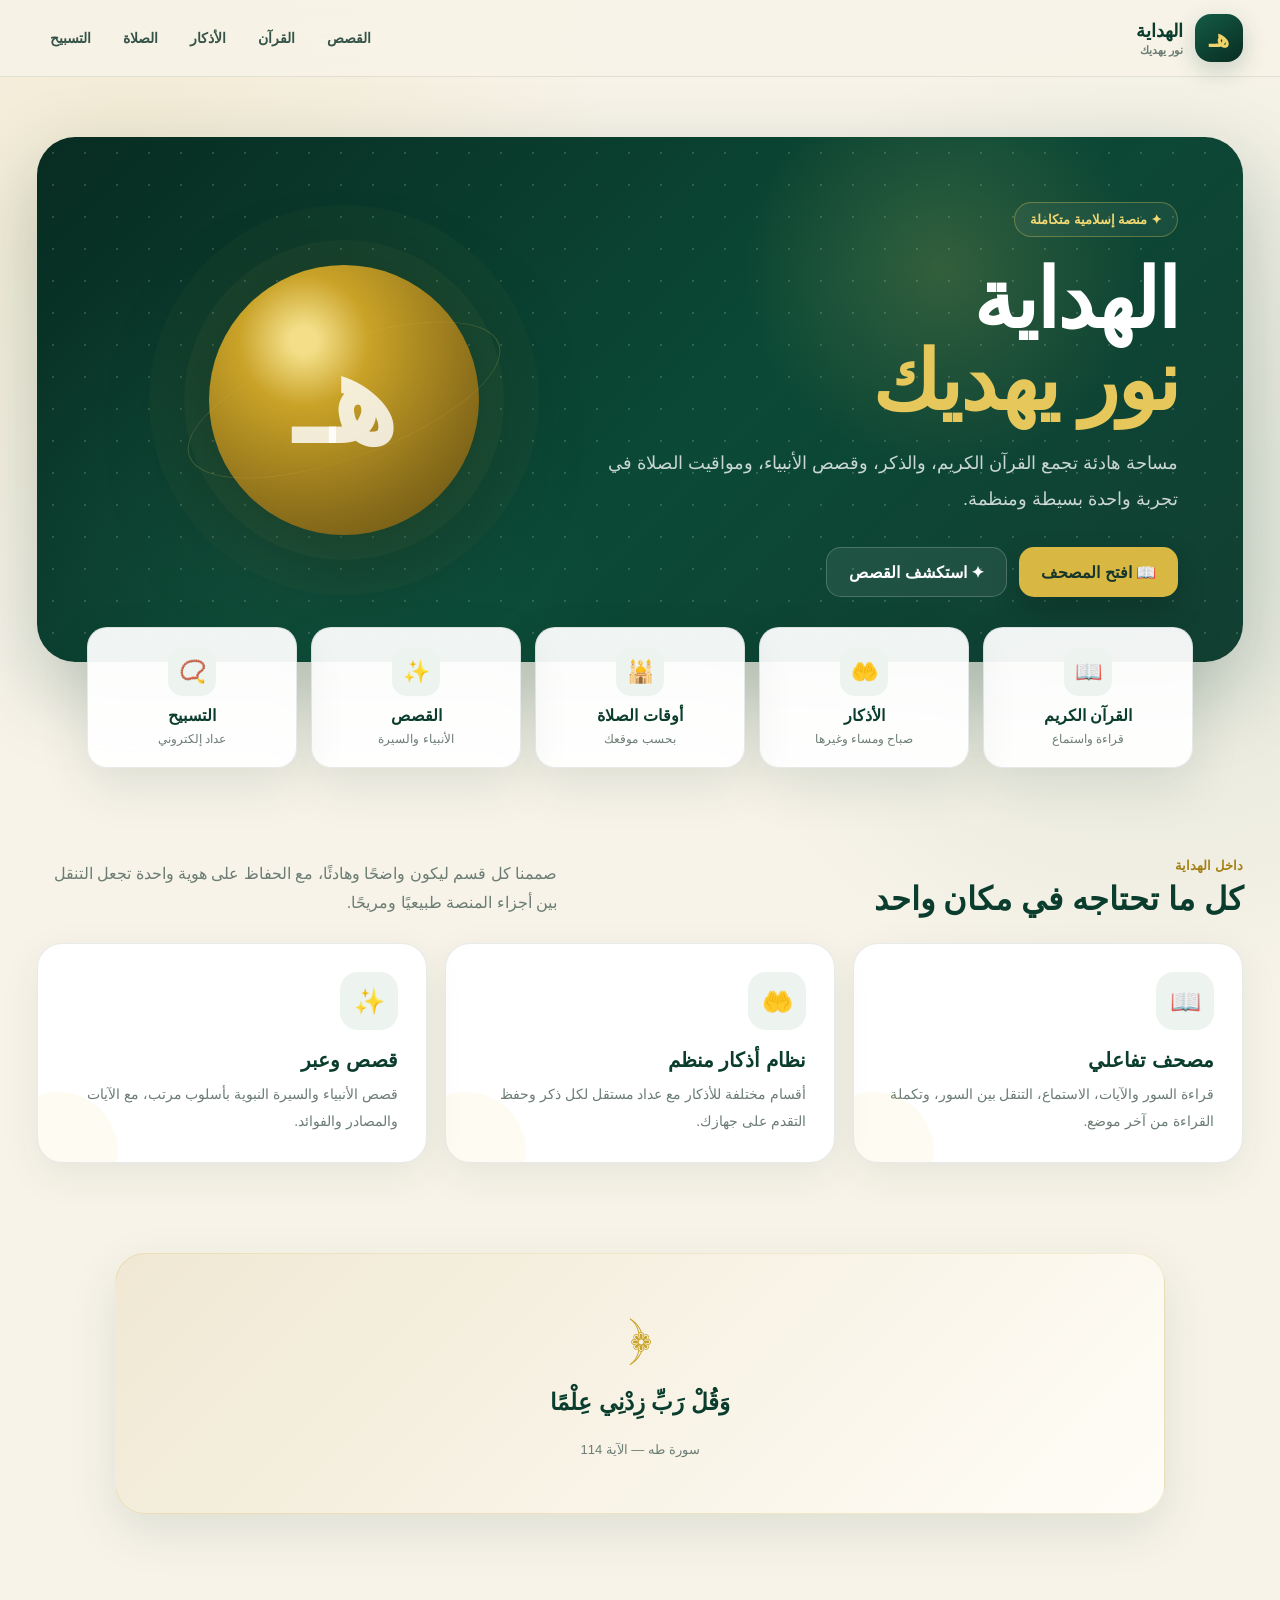
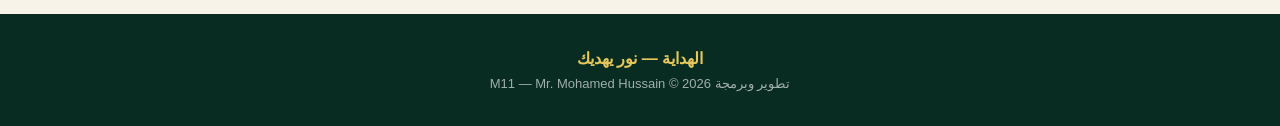
==== commit d224b2e0: "Update index.html" ====
--- a/index.html
+++ b/index.html
@@ -2,377 +2,742 @@
 <html lang="ar" dir="rtl">
 <head>
   <meta charset="UTF-8">
-
-  <meta
-    name="viewport"
-    content="width=device-width,initial-scale=1.0"
-  >
+  <meta name="viewport" content="width=device-width, initial-scale=1.0">
 
   <title>الهداية — نور يهديك</title>
-
-  <meta
-    name="description"
-    content="الهداية — منصة إسلامية حديثة للقصص والقرآن والأذكار ومواقيت الصلاة."
-  >
+  <meta name="description" content="الهداية — منصة إسلامية للتعلم والذكر وقراءة القرآن وقصص الأنبياء.">
+  <meta name="theme-color" content="#0b3d2e">
 
   <link rel="stylesheet" href="style.css">
+
+  <style>
+    :root{
+      --green:#0b3d2e;
+      --green2:#145c45;
+      --gold:#c9a227;
+      --gold2:#e5c75b;
+      --cream:#f7f3e8;
+      --white:#ffffff;
+      --text:#18352b;
+      --muted:#6b7d74;
+      --line:rgba(11,61,46,.10);
+      --shadow:0 18px 50px rgba(11,61,46,.10);
+    }
+
+    *{
+      box-sizing:border-box;
+      margin:0;
+      padding:0;
+    }
+
+    body{
+      font-family:Tah​oma, Arial, sans-serif;
+      background:
+        radial-gradient(circle at 10% 10%,rgba(201,162,39,.10),transparent 25%),
+        radial-gradient(circle at 90% 30%,rgba(20,92,69,.10),transparent 30%),
+        var(--cream);
+      color:var(--text);
+      min-height:100vh;
+      overflow-x:hidden;
+    }
+
+    a{
+      text-decoration:none;
+      color:inherit;
+    }
+
+    .site-nav{
+      position:sticky;
+      top:0;
+      z-index:1000;
+      background:rgba(247,243,232,.88);
+      backdrop-filter:blur(18px);
+      border-bottom:1px solid var(--line);
+    }
+
+    .nav-inner{
+      max-width:1250px;
+      margin:auto;
+      min-height:76px;
+      padding:0 22px;
+      display:flex;
+      align-items:center;
+      justify-content:space-between;
+      gap:20px;
+    }
+
+    .brand{
+      display:flex;
+      align-items:center;
+      gap:12px;
+      font-weight:900;
+      color:var(--green);
+    }
+
+    .brand-logo{
+      width:48px;
+      height:48px;
+      border-radius:16px;
+      background:
+        linear-gradient(145deg,#145c45,#082c22);
+      display:grid;
+      place-items:center;
+      color:#f0d36a;
+      font-size:25px;
+      box-shadow:0 8px 25px rgba(11,61,46,.20);
+    }
+
+    .brand-text strong{
+      display:block;
+      font-size:18px;
+    }
+
+    .brand-text span{
+      display:block;
+      color:var(--muted);
+      font-size:11px;
+      margin-top:2px;
+    }
+
+    .nav-links{
+      display:flex;
+      align-items:center;
+      gap:6px;
+      flex-wrap:wrap;
+    }
+
+    .nav-links a{
+      padding:10px 13px;
+      border-radius:12px;
+      font-size:14px;
+      font-weight:700;
+      color:#355348;
+      transition:.25s;
+    }
+
+    .nav-links a:hover{
+      background:#e9e3d2;
+      color:var(--green);
+      transform:translateY(-2px);
+    }
+
+    .hero{
+      max-width:1250px;
+      margin:35px auto 0;
+      padding:25px 22px 0;
+    }
+
+    .hero-box{
+      min-height:510px;
+      border-radius:38px;
+      overflow:hidden;
+      position:relative;
+      background:
+        radial-gradient(circle at 75% 25%,rgba(229,199,91,.18),transparent 20%),
+        radial-gradient(circle at 20% 80%,rgba(41,124,92,.22),transparent 30%),
+        linear-gradient(135deg,#082c22,#0b4936 55%,#123f32);
+      color:white;
+      display:grid;
+      grid-template-columns:1.1fr .9fr;
+      align-items:center;
+      padding:65px;
+      box-shadow:0 30px 80px rgba(11,61,46,.25);
+      isolation:isolate;
+    }
+
+    .hero-box:before{
+      content:"";
+      position:absolute;
+      inset:0;
+      opacity:.15;
+      background-image:
+        radial-gradient(circle,#fff 1px,transparent 1px);
+      background-size:32px 32px;
+      z-index:-1;
+    }
+
+    .hero-content{
+      max-width:650px;
+    }
+
+    .eyebrow{
+      display:inline-flex;
+      align-items:center;
+      gap:8px;
+      padding:9px 15px;
+      border:1px solid rgba(229,199,91,.35);
+      border-radius:999px;
+      color:#f1d873;
+      background:rgba(255,255,255,.05);
+      font-size:13px;
+      font-weight:800;
+      margin-bottom:22px;
+    }
+
+    .hero h1{
+      font-size:clamp(45px,7vw,82px);
+      line-height:1;
+      margin-bottom:22px;
+      letter-spacing:-2px;
+    }
+
+    .hero h1 span{
+      color:#e5c75b;
+    }
+
+    .hero p{
+      color:rgba(255,255,255,.78);
+      font-size:18px;
+      line-height:2;
+      max-width:610px;
+      margin-bottom:30px;
+    }
+
+    .hero-buttons{
+      display:flex;
+      flex-wrap:wrap;
+      gap:12px;
+    }
+
+    .btn-main,
+    .btn-light{
+      min-height:50px;
+      padding:0 22px;
+      border-radius:15px;
+      display:inline-flex;
+      align-items:center;
+      justify-content:center;
+      gap:8px;
+      font-weight:900;
+      transition:.25s;
+    }
+
+    .btn-main{
+      background:#d8b743;
+      color:#16352b;
+      box-shadow:0 12px 30px rgba(0,0,0,.18);
+    }
+
+    .btn-main:hover{
+      transform:translateY(-3px);
+      background:#ebd064;
+    }
+
+    .btn-light{
+      border:1px solid rgba(255,255,255,.20);
+      color:white;
+      background:rgba(255,255,255,.07);
+    }
+
+    .btn-light:hover{
+      background:rgba(255,255,255,.13);
+      transform:translateY(-3px);
+    }
+
+    .hero-visual{
+      position:relative;
+      min-height:360px;
+      display:grid;
+      place-items:center;
+    }
+
+    .orb{
+      width:270px;
+      height:270px;
+      border-radius:50%;
+      background:
+        radial-gradient(circle at 35% 28%,#f4df89 0 5%,#c9a227 25%,#8e711b 65%,#604c13 100%);
+      box-shadow:
+        0 0 0 25px rgba(229,199,91,.04),
+        0 0 0 60px rgba(229,199,91,.025),
+        0 30px 100px rgba(0,0,0,.35);
+      position:relative;
+      animation:float 5s ease-in-out infinite;
+    }
+
+    .orb:before{
+      content:"هـ";
+      position:absolute;
+      inset:0;
+      display:grid;
+      place-items:center;
+      font-size:125px;
+      color:rgba(255,255,255,.82);
+      font-weight:900;
+    }
+
+    .orb:after{
+      content:"";
+      position:absolute;
+      inset:-30px;
+      border:1px solid rgba(229,199,91,.22);
+      border-radius:50%;
+      transform:rotate(-20deg) scaleY(.35);
+    }
+
+    @keyframes float{
+      0%,100%{transform:translateY(0)}
+      50%{transform:translateY(-15px)}
+    }
+
+    .quick{
+      max-width:1150px;
+      margin:-35px auto 0;
+      position:relative;
+      z-index:5;
+      padding:0 22px;
+    }
+
+    .quick-grid{
+      display:grid;
+      grid-template-columns:repeat(5,1fr);
+      gap:14px;
+    }
+
+    .quick-card{
+      background:rgba(255,255,255,.94);
+      border:1px solid var(--line);
+      border-radius:20px;
+      padding:20px 15px;
+      text-align:center;
+      box-shadow:var(--shadow);
+      transition:.28s;
+    }
+
+    .quick-card:hover{
+      transform:translateY(-7px);
+      box-shadow:0 22px 45px rgba(11,61,46,.14);
+    }
+
+    .quick-icon{
+      width:48px;
+      height:48px;
+      border-radius:15px;
+      background:#edf3ee;
+      margin:0 auto 10px;
+      display:grid;
+      place-items:center;
+      font-size:22px;
+    }
+
+    .quick-card strong{
+      display:block;
+      color:var(--green);
+      margin-bottom:4px;
+    }
+
+    .quick-card span{
+      font-size:12px;
+      color:var(--muted);
+    }
+
+    .section{
+      max-width:1250px;
+      margin:90px auto 0;
+      padding:0 22px;
+    }
+
+    .section-head{
+      display:flex;
+      justify-content:space-between;
+      align-items:end;
+      gap:20px;
+      margin-bottom:25px;
+    }
+
+    .section-head small{
+      color:#a48218;
+      font-weight:900;
+      display:block;
+      margin-bottom:7px;
+    }
+
+    .section-head h2{
+      font-size:32px;
+      color:var(--green);
+    }
+
+    .section-head p{
+      color:var(--muted);
+      line-height:1.8;
+      max-width:520px;
+    }
+
+    .features{
+      display:grid;
+      grid-template-columns:repeat(3,1fr);
+      gap:18px;
+    }
+
+    .feature{
+      background:white;
+      border:1px solid var(--line);
+      border-radius:25px;
+      padding:28px;
+      box-shadow:0 12px 40px rgba(11,61,46,.07);
+      position:relative;
+      overflow:hidden;
+      transition:.3s;
+    }
+
+    .feature:hover{
+      transform:translateY(-6px);
+    }
+
+    .feature:after{
+      content:"";
+      position:absolute;
+      width:120px;
+      height:120px;
+      border-radius:50%;
+      background:#e5c75b;
+      opacity:.08;
+      left:-40px;
+      bottom:-50px;
+    }
+
+    .feature-icon{
+      width:58px;
+      height:58px;
+      border-radius:18px;
+      background:#edf3ee;
+      display:grid;
+      place-items:center;
+      font-size:25px;
+      margin-bottom:18px;
+    }
+
+    .feature h3{
+      color:var(--green);
+      margin-bottom:9px;
+      font-size:20px;
+    }
+
+    .feature p{
+      color:var(--muted);
+      line-height:1.9;
+      font-size:14px;
+    }
+
+    .quote{
+      max-width:1050px;
+      margin:90px auto;
+      padding:55px 30px;
+      text-align:center;
+      border-radius:30px;
+      background:linear-gradient(135deg,#f0e8d3,#fffdf7);
+      border:1px solid rgba(201,162,39,.18);
+      box-shadow:var(--shadow);
+    }
+
+    .quote .qmark{
+      font-size:55px;
+      color:var(--gold);
+      line-height:1;
+    }
+
+    .quote p{
+      font-size:23px;
+      line-height:2;
+      color:var(--green);
+      font-weight:800;
+      margin:15px auto;
+      max-width:800px;
+    }
+
+    .quote span{
+      color:var(--muted);
+      font-size:13px;
+    }
+
+    footer{
+      margin-top:100px;
+      padding:35px 22px;
+      background:#082c22;
+      color:white;
+      text-align:center;
+    }
+
+    footer strong{
+      color:#e5c75b;
+    }
+
+    footer p{
+      margin-top:8px;
+      color:rgba(255,255,255,.62);
+      font-size:13px;
+    }
+
+    @media(max-width:900px){
+      .hero-box{
+        grid-template-columns:1fr;
+        padding:45px 30px;
+        text-align:center;
+      }
+
+      .hero-content{
+        margin:auto;
+      }
+
+      .hero p{
+        margin-left:auto;
+        margin-right:auto;
+      }
+
+      .hero-buttons{
+        justify-content:center;
+      }
+
+      .quick-grid{
+        grid-template-columns:repeat(3,1fr);
+      }
+
+      .features{
+        grid-template-columns:1fr;
+      }
+
+      .hero-visual{
+        min-height:280px;
+      }
+
+      .orb{
+        width:220px;
+        height:220px;
+      }
+    }
+
+    @media(max-width:650px){
+      .nav-inner{
+        min-height:68px;
+      }
+
+      .nav-links{
+        display:none;
+      }
+
+      .brand-text span{
+        display:none;
+      }
+
+      .hero{
+        margin-top:15px;
+      }
+
+      .hero-box{
+        border-radius:28px;
+        padding:40px 20px;
+      }
+
+      .hero h1{
+        font-size:50px;
+      }
+
+      .hero p{
+        font-size:15px;
+      }
+
+      .quick{
+        margin-top:-20px;
+      }
+
+      .quick-grid{
+        grid-template-columns:repeat(2,1fr);
+      }
+
+      .section{
+        margin-top:65px;
+      }
+
+      .section-head{
+        display:block;
+      }
+
+      .section-head h2{
+        font-size:27px;
+        margin-bottom:10px;
+      }
+
+      .quote{
+        margin:65px 22px;
+        padding:40px 20px;
+      }
+
+      .quote p{
+        font-size:18px;
+      }
+    }
+  </style>
 </head>
 
 <body>
 
-<!-- =========================
-     NAVBAR
-========================= -->
-
 <header class="site-nav">
-
-  <a href="index.html" class="brand">
-
-    <div class="brand-mark">
-      هـ
+  <div class="nav-inner">
+
+    <a href="index.html" class="brand">
+      <div class="brand-logo">هـ</div>
+      <div class="brand-text">
+        <strong>الهداية</strong>
+        <span>نور يهديك</span>
+      </div>
+    </a>
+
+    <nav class="nav-links">
+      <a href="stories.html">القصص</a>
+      <a href="quran.html">القرآن</a>
+      <a href="adhkar.html">الأذكار</a>
+      <a href="prayer.html">الصلاة</a>
+      <a href="tasbeeh.html">التسبيح</a>
+    </nav>
+
+  </div>
+</header>
+
+<main>
+
+  <section class="hero">
+    <div class="hero-box">
+
+      <div class="hero-content">
+
+        <div class="eyebrow">
+          ✦ منصة إسلامية متكاملة
+        </div>
+
+        <h1>
+          الهداية<br>
+          <span>نور يهديك</span>
+        </h1>
+
+        <p>
+          مساحة هادئة تجمع القرآن الكريم، والذكر، وقصص الأنبياء،
+          ومواقيت الصلاة في تجربة واحدة بسيطة ومنظمة.
+        </p>
+
+        <div class="hero-buttons">
+          <a href="quran.html" class="btn-main">
+            📖 افتح المصحف
+          </a>
+
+          <a href="stories.html" class="btn-light">
+            ✦ استكشف القصص
+          </a>
+        </div>
+
+      </div>
+
+      <div class="hero-visual">
+        <div class="orb"></div>
+      </div>
+
     </div>
-
-    <div class="brand-text">
-      <strong>الهداية</strong>
-      <span>نور يهديك</span>
+  </section>
+
+  <section class="quick">
+
+    <div class="quick-grid">
+
+      <a href="quran.html" class="quick-card">
+        <div class="quick-icon">📖</div>
+        <strong>القرآن الكريم</strong>
+        <span>قراءة واستماع</span>
+      </a>
+
+      <a href="adhkar.html" class="quick-card">
+        <div class="quick-icon">🤲</div>
+        <strong>الأذكار</strong>
+        <span>صباح ومساء وغيرها</span>
+      </a>
+
+      <a href="prayer.html" class="quick-card">
+        <div class="quick-icon">🕌</div>
+        <strong>أوقات الصلاة</strong>
+        <span>بحسب موقعك</span>
+      </a>
+
+      <a href="stories.html" class="quick-card">
+        <div class="quick-icon">✨</div>
+        <strong>القصص</strong>
+        <span>الأنبياء والسيرة</span>
+      </a>
+
+      <a href="tasbeeh.html" class="quick-card">
+        <div class="quick-icon">📿</div>
+        <strong>التسبيح</strong>
+        <span>عداد إلكتروني</span>
+      </a>
+
     </div>
 
-  </a>
-
-  <nav class="nav-links">
-
-    <a href="index.html">الرئيسية</a>
-    <a href="stories.html">القصص</a>
-    <a href="quran.html">القرآن</a>
-    <a href="adhkar.html">الأذكار</a>
-    <a href="prayer.html">الصلاة</a>
-
-  </nav>
-
-  <a href="stories.html" class="nav-cta">
-    ابدأ الرحلة
-  </a>
-
-</header>
-
-
-<!-- =========================
-     HERO
-========================= -->
-
-<main>
-
-<section class="hero">
-
-  <div class="hero-glow"></div>
-  <div class="hero-glow-two"></div>
-
-  <div class="hero-inner">
-
-    <div class="hero-content">
-
-      <div class="hero-badge">
-        <span></span>
-        منصة إسلامية للمعرفة والطمأنينة
+  </section>
+
+  <section class="section">
+
+    <div class="section-head">
+      <div>
+        <small>داخل الهداية</small>
+        <h2>كل ما تحتاجه في مكان واحد</h2>
       </div>
 
-      <h1>
-        الهداية<br>
-        <em>نور يهديك</em>
-      </h1>
-
-      <p class="hero-description">
-        مساحة هادئة تجمع القصص الإسلامية والقرآن الكريم
-        والأذكار ومواقيت الصلاة في تجربة عربية حديثة
-        صُممت لتكون بسيطة، جميلة، ومفيدة.
-      </p>
-
-      <div class="hero-actions">
-
-        <a href="stories.html" class="primary-btn">
-          اكتشف القصص
-          <span>←</span>
-        </a>
-
-        <a href="quran.html" class="secondary-btn">
-          اقرأ القرآن
-        </a>
-
-      </div>
-
-    </div>
-
-
-    <div class="hero-visual">
-
-      <div class="hero-orbit"></div>
-
-      <div class="hero-card">
-
-        <div class="hero-card-symbol">
-          هـ
-        </div>
-
-        <h2>
-          طريق الهداية
-        </h2>
-
-        <p>
-          معرفة، تدبر، ذكر، وقصص تحمل
-          العبرة والمعنى.
-        </p>
-
-      </div>
-
-    </div>
-
-  </div>
-
-</section>
-
-
-<!-- =========================
-     FEATURES
-========================= -->
-
-<section class="section">
-
-  <div class="section-head reveal">
-
-    <div>
-      <div class="section-kicker">
-        اكتشف المنصة
-      </div>
-
-      <h2 class="section-title">
-        كل ما تحتاجه في مكان واحد
-      </h2>
-
-      <p class="section-description">
-        تنقل بين أقسام الهداية بسهولة، واستكشف المحتوى
-        بطريقة هادئة ومنظمة.
+      <p>
+        صممنا كل قسم ليكون واضحًا وهادئًا، مع الحفاظ على هوية واحدة
+        تجعل التنقل بين أجزاء المنصة طبيعيًا ومريحًا.
       </p>
     </div>
 
-  </div>
-
-
-  <div class="feature-grid">
-
-    <a href="stories.html" class="feature-card reveal">
-
-      <div class="feature-icon">📖</div>
-
-      <h3>
-        القصص الإسلامية
-      </h3>
-
-      <p>
-        قصص الأنبياء وقصص القرآن والسيرة النبوية
-        في صفحات مستقلة سهلة القراءة.
-      </p>
-
-    </a>
-
-
-    <a href="quran.html" class="feature-card reveal">
-
-      <div class="feature-icon">☾</div>
-
-      <h3>
-        القرآن الكريم
-      </h3>
-
-      <p>
-        اقرأ السور والآيات واستمع إلى التلاوة
-        واستكمل قراءتك من حيث توقفت.
-      </p>
-
-    </a>
-
-
-    <a href="adhkar.html" class="feature-card reveal">
-
-      <div class="feature-icon">✦</div>
-
-      <h3>
-        الأذكار
-      </h3>
-
-      <p>
-        أذكار الصباح والمساء وبعد الصلاة والنوم
-        والأذكار العامة في تجربة منظمة.
-      </p>
-
-    </a>
-
-
-    <a href="prayer.html" class="feature-card reveal">
-
-      <div class="feature-icon">🕌</div>
-
-      <h3>
-        مواقيت الصلاة
-      </h3>
-
-      <p>
-        اعرف الصلاة القادمة ومواقيت الصلوات
-        اليومية بناءً على موقعك.
-      </p>
-
-    </a>
-
-
-    <a href="stories.html?category=seerah" class="feature-card reveal">
-
-      <div class="feature-icon">🌙</div>
-
-      <h3>
-        السيرة النبوية
-      </h3>
-
-      <p>
-        رحلة منظمة عبر محطات من السيرة النبوية
-        بأسلوب تعليمي واضح.
-      </p>
-
-    </a>
-
-
-    <a href="adhkar.html" class="feature-card reveal">
-
-      <div class="feature-icon">🤲</div>
-
-      <h3>
-        لحظات الذكر
-      </h3>
-
-      <p>
-        اجعل للذكر مكانًا في يومك من خلال
-        تجربة بسيطة وهادئة.
-      </p>
-
-    </a>
-
-  </div>
-
-</section>
-
-
-<!-- =========================
-     QUOTE
-========================= -->
-
-<section class="section quote-section">
-
-  <div class="quote-box reveal">
-
-    <div class="quote-mark">
-      “
+    <div class="features">
+
+      <a href="quran.html" class="feature">
+        <div class="feature-icon">📖</div>
+        <h3>مصحف تفاعلي</h3>
+        <p>
+          قراءة السور والآيات، الاستماع، التنقل بين السور،
+          وتكملة القراءة من آخر موضع.
+        </p>
+      </a>
+
+      <a href="adhkar.html" class="feature">
+        <div class="feature-icon">🤲</div>
+        <h3>نظام أذكار منظم</h3>
+        <p>
+          أقسام مختلفة للأذكار مع عداد مستقل لكل ذكر
+          وحفظ التقدم على جهازك.
+        </p>
+      </a>
+
+      <a href="stories.html" class="feature">
+        <div class="feature-icon">✨</div>
+        <h3>قصص وعبر</h3>
+        <p>
+          قصص الأنبياء والسيرة النبوية بأسلوب مرتب،
+          مع الآيات والمصادر والفوائد.
+        </p>
+      </a>
+
     </div>
 
+  </section>
+
+  <section class="quote">
+
+    <div class="qmark">﴿</div>
+
     <p>
-      أَلَا بِذِكْرِ اللَّهِ تَطْمَئِنُّ الْقُلُوبُ
+      وَقُلْ رَبِّ زِدْنِي عِلْمًا
     </p>
 
-    <small>
-      سورة الرعد — الآية 28
-    </small>
-
-  </div>
-
-</section>
+    <span>
+      سورة طه — الآية 114
+    </span>
+
+  </section>
 
 </main>
 
-
-<!-- =========================
-     FOOTER
-========================= -->
-
-<footer class="site-footer">
-
-  <div class="footer-inner">
-
-    <div>
-
-      <div class="footer-brand">
-        الهداية
-      </div>
-
-      <div class="footer-credit">
-        تطوير وبرمجة M11 — Mr. Mohamed Hussain
-      </div>
-
-    </div>
-
-
-    <div class="footer-links">
-
-      <a href="index.html">
-        الرئيسية
-      </a>
-
-      <a href="stories.html">
-        القصص
-      </a>
-
-      <a href="quran.html">
-        القرآن
-      </a>
-
-      <a href="adhkar.html">
-        الأذكار
-      </a>
-
-      <a href="prayer.html">
-        الصلاة
-      </a>
-
-    </div>
-
-  </div>
-
-
-  <div class="footer-bottom">
-    © 2026 الهداية — جميع الحقوق محفوظة
-  </div>
-
+<footer>
+  <strong>الهداية — نور يهديك</strong>
+  <p>تطوير وبرمجة M11 — Mr. Mohamed Hussain © 2026</p>
 </footer>
 
-
-<script>
-
-const revealElements =
-  document.querySelectorAll(".reveal");
-
-const revealObserver =
-  new IntersectionObserver(
-    entries => {
-
-      entries.forEach(entry => {
-
-        if(entry.isIntersecting){
-
-          entry.target.classList.add("visible");
-
-          revealObserver.unobserve(entry.target);
-
-        }
-
-      });
-
-    },
-    {
-      threshold:.12
-    }
-  );
-
-revealElements.forEach(element => {
-  revealObserver.observe(element);
-});
-
-</script>
-
 </body>
-</html>
+  </html>
--- a/style.css
+++ b/style.css
@@ -1,1413 +1,545 @@
+/* =========================================================
+   AL-HIDAYAH — GLOBAL DESIGN SYSTEM
+   M11 — Mr. Mohamed Hussain
+   ========================================================= */
+
 @import url('https://fonts.googleapis.com/css2?family=Cairo:wght@400;500;600;700;800&family=Amiri:wght@400;700&display=swap');
 
-:root{
-  --green-950:#071b14;
-  --green-900:#0b2b20;
-  --green-800:#104532;
-  --green-700:#145941;
-  --green:#176b4c;
-  --green-light:#2d8a65;
-
-  --gold:#c9a45c;
-  --gold-light:#e4c982;
-  --cream:#f8f3e7;
-  --cream-2:#fffdf8;
-  --text:#18352a;
-  --muted:#718078;
-
-  --shadow:0 25px 70px rgba(4,25,18,.14);
-  --shadow-soft:0 12px 35px rgba(4,25,18,.09);
-
-  --radius-xl:34px;
-  --radius-lg:25px;
-  --radius-md:18px;
-}
-
-*{
-  box-sizing:border-box;
-  margin:0;
-  padding:0;
-}
-
-html{
-  scroll-behavior:smooth;
-}
-
-body{
-  direction:rtl;
-  font-family:"Cairo",sans-serif;
-  background:
-    radial-gradient(circle at 85% 8%,rgba(201,164,92,.12),transparent 25%),
-    radial-gradient(circle at 10% 35%,rgba(23,107,76,.08),transparent 30%),
-    var(--cream);
-  color:var(--text);
-  overflow-x:hidden;
-}
-
-body::before{
-  content:"";
-  position:fixed;
-  inset:0;
-  pointer-events:none;
-  z-index:-1;
-  opacity:.22;
-  background-image:
-    radial-gradient(circle,rgba(201,164,92,.35) 1px,transparent 1px);
-  background-size:42px 42px;
-  animation:backgroundMove 35s linear infinite;
-}
-
-@keyframes backgroundMove{
-  from{background-position:0 0}
-  to{background-position:420px 420px}
-}
-
-a{
-  color:inherit;
-  text-decoration:none;
+:root {
+  --h-green-950: #062d25;
+  --h-green-900: #083c31;
+  --h-green-800: #0b5141;
+  --h-green-700: #0d6650;
+  --h-green-600: #168064;
+
+  --h-gold: #c9a44c;
+  --h-gold-light: #e5c878;
+  --h-gold-dark: #98752b;
+
+  --h-cream: #f8f4e8;
+  --h-paper: #fffdf7;
+  --h-white: #ffffff;
+
+  --h-text: #17352e;
+  --h-muted: #6b7d76;
+  --h-border: rgba(10, 76, 61, .12);
+
+  --h-shadow:
+    0 18px 50px rgba(4, 45, 36, .10);
+
+  --h-shadow-heavy:
+    0 25px 80px rgba(4, 45, 36, .18);
+
+  --h-radius: 24px;
+  --h-radius-small: 16px;
+
+  --h-transition:
+    240ms cubic-bezier(.2,.8,.2,1);
+}
+
+* {
+  box-sizing: border-box;
+}
+
+html {
+  scroll-behavior: smooth;
+}
+
+body {
+  margin: 0;
+  direction: rtl;
+  font-family: "Cairo", sans-serif;
+  color: var(--h-text);
+  background:
+    radial-gradient(
+      circle at 85% 0%,
+      rgba(201,164,76,.10),
+      transparent 30%
+    ),
+    linear-gradient(
+      180deg,
+      #fbfaf5 0%,
+      var(--h-cream) 100%
+    );
+  min-height: 100vh;
 }
 
 button,
-input{
-  font-family:inherit;
-}
-
-button{
-  border:0;
-  cursor:pointer;
-}
-
-img{
-  max-width:100%;
-  display:block;
-}
-
-::selection{
-  background:var(--gold);
-  color:white;
-}
-
-/* =========================
-   NAVBAR
-========================= */
-
-.site-nav{
-  position:fixed;
-  top:18px;
-  left:50%;
-  transform:translateX(-50%);
-  width:min(1180px,calc(100% - 30px));
-  height:76px;
-  padding:10px 14px;
-  z-index:1000;
-
-  display:flex;
-  align-items:center;
-  justify-content:space-between;
-  gap:20px;
-
-  background:rgba(255,253,248,.84);
-  backdrop-filter:blur(22px);
-  -webkit-backdrop-filter:blur(22px);
-
-  border:1px solid rgba(255,255,255,.8);
-  border-radius:24px;
-  box-shadow:0 15px 50px rgba(7,27,20,.12);
-
-  transition:.35s ease;
-}
-
-.site-nav:hover{
-  box-shadow:0 20px 65px rgba(7,27,20,.17);
-}
-
-.brand{
-  display:flex;
-  align-items:center;
-  gap:11px;
-  min-width:max-content;
-}
-
-.brand-mark{
-  width:50px;
-  height:50px;
-  border-radius:17px;
-
-  display:grid;
-  place-items:center;
-
-  color:var(--gold-light);
-  font-family:"Amiri",serif;
-  font-size:30px;
-  font-weight:700;
-
-  background:
-    radial-gradient(circle at 35% 25%,#3e8e6d,#104532 70%);
-  border:1px solid rgba(201,164,92,.5);
+input,
+select,
+textarea {
+  font-family: inherit;
+}
+
+button {
+  cursor: pointer;
+}
+
+a {
+  color: inherit;
+  text-decoration: none;
+}
+
+/* ---------------------------------------------------------
+   GLOBAL NAV
+--------------------------------------------------------- */
+
+.h-nav {
+  position: sticky;
+  top: 0;
+  z-index: 1000;
+
+  background:
+    linear-gradient(
+      135deg,
+      rgba(6,45,37,.97),
+      rgba(11,81,65,.97)
+    );
+
+  border-bottom: 1px solid rgba(229,200,120,.22);
+
+  backdrop-filter: blur(18px);
+  -webkit-backdrop-filter: blur(18px);
+
+  box-shadow: 0 8px 30px rgba(0,0,0,.08);
+}
+
+.h-nav-inner {
+  width: min(1180px, calc(100% - 32px));
+  min-height: 74px;
+  margin: auto;
+
+  display: flex;
+  align-items: center;
+  justify-content: space-between;
+  gap: 20px;
+}
+
+.h-brand {
+  display: flex;
+  align-items: center;
+  gap: 12px;
+
+  color: white;
+  font-weight: 800;
+}
+
+.h-brand-mark {
+  width: 46px;
+  height: 46px;
+  border-radius: 15px;
+
+  display: grid;
+  place-items: center;
+
+  color: var(--h-gold-light);
+
+  background:
+    linear-gradient(
+      145deg,
+      rgba(255,255,255,.12),
+      rgba(255,255,255,.04)
+    );
+
+  border: 1px solid rgba(229,200,120,.35);
+
   box-shadow:
-    0 8px 25px rgba(8,55,38,.2),
-    inset 0 0 20px rgba(255,255,255,.06);
-
-  position:relative;
-  overflow:hidden;
-}
-
-.brand-mark::after{
-  content:"";
-  position:absolute;
-  width:70px;
-  height:70px;
-  border-radius:50%;
-  border:1px solid rgba(228,201,130,.18);
-  animation:logoPulse 4s ease-in-out infinite;
-}
-
-@keyframes logoPulse{
-  0%,100%{transform:scale(.85);opacity:.3}
-  50%{transform:scale(1.15);opacity:.8}
-}
-
-.brand-text strong{
-  display:block;
-  color:var(--green-900);
-  font-size:15px;
-  font-weight:800;
-}
-
-.brand-text span{
-  display:block;
-  color:var(--muted);
-  font-size:10px;
-  margin-top:1px;
-}
-
-.nav-links{
-  display:flex;
-  align-items:center;
-  justify-content:center;
-  gap:5px;
-}
-
-.nav-links a{
-  padding:10px 13px;
-  border-radius:13px;
-  color:#53645d;
-  font-size:13px;
-  font-weight:700;
-  transition:.3s ease;
-  position:relative;
-}
-
-.nav-links a::after{
-  content:"";
-  position:absolute;
-  bottom:5px;
-  right:50%;
-  width:0;
-  height:2px;
-  background:var(--gold);
-  transition:.3s ease;
-}
-
-.nav-links a:hover{
-  color:var(--green-900);
-  background:rgba(23,107,76,.06);
-}
-
-.nav-links a:hover::after{
-  width:25px;
-  right:calc(50% - 12px);
-}
-
-.nav-cta{
-  padding:12px 18px;
-  border-radius:14px;
-  color:white;
-  background:linear-gradient(135deg,var(--green-700),var(--green-900));
-  box-shadow:0 8px 20px rgba(16,69,50,.2);
-  font-size:12px;
-  font-weight:800;
-  transition:.3s ease;
-}
-
-.nav-cta:hover{
-  transform:translateY(-2px);
-  box-shadow:0 13px 28px rgba(16,69,50,.3);
-}
-
-/* =========================
-   HERO
-========================= */
-
-.hero{
-  min-height:100vh;
-  position:relative;
-  display:flex;
-  align-items:center;
-  padding:150px 7% 90px;
-  overflow:hidden;
-}
-
-.hero-glow{
-  position:absolute;
-  width:650px;
-  height:650px;
-  border-radius:50%;
-  background:radial-gradient(circle,rgba(201,164,92,.18),transparent 65%);
-  top:-220px;
-  left:-180px;
-  filter:blur(10px);
-  animation:floatGlow 9s ease-in-out infinite;
-}
-
-.hero-glow-two{
-  position:absolute;
-  width:500px;
-  height:500px;
-  border-radius:50%;
-  background:radial-gradient(circle,rgba(23,107,76,.13),transparent 68%);
-  bottom:-180px;
-  right:-150px;
-  animation:floatGlow 12s ease-in-out infinite reverse;
-}
-
-@keyframes floatGlow{
-  0%,100%{transform:translate(0,0) scale(1)}
-  50%{transform:translate(25px,20px) scale(1.08)}
-}
-
-.hero-inner{
-  width:min(1180px,100%);
-  margin:auto;
-  display:grid;
-  grid-template-columns:1.1fr .9fr;
-  align-items:center;
-  gap:70px;
-  position:relative;
-  z-index:2;
-}
-
-.hero-content{
-  animation:heroText .9s ease both;
-}
-
-@keyframes heroText{
-  from{
-    opacity:0;
-    transform:translateY(35px);
-  }
-  to{
-    opacity:1;
-    transform:none;
-  }
-}
-
-.hero-badge{
-  display:inline-flex;
-  align-items:center;
-  gap:9px;
-  padding:8px 14px;
-  border:1px solid rgba(201,164,92,.35);
-  border-radius:999px;
-  color:#876c37;
-  background:rgba(255,253,248,.65);
-  font-size:12px;
-  font-weight:800;
-  box-shadow:0 8px 25px rgba(40,50,40,.05);
-}
-
-.hero-badge span{
-  width:7px;
-  height:7px;
-  border-radius:50%;
-  background:var(--gold);
-  box-shadow:0 0 0 6px rgba(201,164,92,.12);
-}
-
-.hero h1{
-  margin-top:24px;
-  font-family:"Amiri",serif;
-  color:var(--green-950);
-  font-size:clamp(55px,7vw,92px);
-  line-height:.95;
-  letter-spacing:-2px;
-}
-
-.hero h1 em{
-  color:var(--gold);
-  font-style:normal;
-}
-
-.hero-description{
-  max-width:650px;
-  margin-top:25px;
-  color:#66766e;
-  font-size:17px;
-  line-height:2.1;
-}
-
-.hero-actions{
-  display:flex;
-  gap:12px;
-  flex-wrap:wrap;
-  margin-top:32px;
-}
-
-.primary-btn,
-.secondary-btn{
-  min-height:52px;
-  padding:0 22px;
-  border-radius:16px;
-  display:inline-flex;
-  align-items:center;
-  justify-content:center;
-  gap:9px;
-  font-size:13px;
-  font-weight:800;
-  transition:.35s ease;
-}
-
-.primary-btn{
-  color:white;
-  background:linear-gradient(135deg,var(--green-700),var(--green-950));
-  box-shadow:0 14px 35px rgba(7,52,37,.22);
-}
-
-.primary-btn:hover{
-  transform:translateY(-4px);
-  box-shadow:0 20px 45px rgba(7,52,37,.3);
-}
-
-.secondary-btn{
-  color:var(--green-800);
-  background:rgba(255,255,255,.7);
-  border:1px solid rgba(23,107,76,.12);
-}
-
-.secondary-btn:hover{
-  transform:translateY(-4px);
-  background:white;
-  box-shadow:var(--shadow-soft);
-}
-
-.hero-visual{
-  position:relative;
-  min-height:500px;
-  display:grid;
-  place-items:center;
-  animation:heroVisual 1.1s .15s ease both;
-}
-
-@keyframes heroVisual{
-  from{
-    opacity:0;
-    transform:scale(.9) translateY(25px);
-  }
-  to{
-    opacity:1;
-    transform:none;
-  }
-}
-
-.hero-orbit{
-  width:420px;
-  height:420px;
-  border:1px solid rgba(201,164,92,.27);
-  border-radius:50%;
-  position:absolute;
-  animation:orbitSpin 24s linear infinite;
-}
-
-.hero-orbit::before,
-.hero-orbit::after{
-  content:"";
-  position:absolute;
-  width:9px;
-  height:9px;
-  border-radius:50%;
-  background:var(--gold);
-  box-shadow:0 0 25px rgba(201,164,92,.8);
-}
-
-.hero-orbit::before{
-  top:38px;
-  right:58px;
-}
-
-.hero-orbit::after{
-  bottom:55px;
-  left:42px;
-}
-
-@keyframes orbitSpin{
-  to{transform:rotate(360deg)}
-}
-
-.hero-card{
-  width:330px;
-  height:390px;
-  border-radius:38px;
-  padding:35px;
-  color:white;
-  position:relative;
-  overflow:hidden;
-
-  background:
-    radial-gradient(circle at 75% 18%,rgba(228,201,130,.2),transparent 25%),
-    linear-gradient(150deg,#1b674b,#08251a 75%);
+    inset 0 0 20px rgba(229,200,120,.06),
+    0 8px 25px rgba(0,0,0,.12);
+
+  font-size: 25px;
+}
+
+.h-brand-text strong {
+  display: block;
+  font-size: 17px;
+}
+
+.h-brand-text span {
+  display: block;
+  margin-top: -2px;
+  color: rgba(255,255,255,.65);
+  font-size: 11px;
+  font-weight: 500;
+}
+
+.h-nav-links {
+  display: flex;
+  align-items: center;
+  gap: 5px;
+}
+
+.h-nav-links a {
+  color: rgba(255,255,255,.78);
+  padding: 9px 12px;
+  border-radius: 12px;
+  font-size: 13px;
+  transition: var(--h-transition);
+}
+
+.h-nav-links a:hover,
+.h-nav-links a.active {
+  color: white;
+  background: rgba(255,255,255,.10);
+}
+
+/* ---------------------------------------------------------
+   PAGE
+--------------------------------------------------------- */
+
+.h-page {
+  width: min(1180px, calc(100% - 32px));
+  margin: auto;
+  padding: 42px 0 80px;
+}
+
+.h-page-head {
+  position: relative;
+  overflow: hidden;
+
+  padding: 38px;
+
+  border-radius: 30px;
+
+  color: white;
+
+  background:
+    radial-gradient(
+      circle at 85% 15%,
+      rgba(229,200,120,.20),
+      transparent 25%
+    ),
+    linear-gradient(
+      135deg,
+      var(--h-green-950),
+      var(--h-green-800)
+    );
+
+  box-shadow: var(--h-shadow-heavy);
+
+  margin-bottom: 28px;
+}
+
+.h-page-head::after {
+  content: "";
+  position: absolute;
+
+  width: 220px;
+  height: 220px;
+
+  left: -90px;
+  bottom: -130px;
+
+  border: 1px solid rgba(229,200,120,.18);
+  border-radius: 50%;
+}
+
+.h-page-head h1 {
+  position: relative;
+  z-index: 2;
+
+  margin: 0 0 8px;
+
+  font-size: clamp(28px, 5vw, 46px);
+  line-height: 1.2;
+}
+
+.h-page-head p {
+  position: relative;
+  z-index: 2;
+
+  margin: 0;
+
+  color: rgba(255,255,255,.75);
+  max-width: 700px;
+  line-height: 1.9;
+}
+
+/* ---------------------------------------------------------
+   CARDS
+--------------------------------------------------------- */
+
+.h-card {
+  background: rgba(255,255,255,.86);
+
+  border: 1px solid var(--h-border);
+  border-radius: var(--h-radius);
+
+  box-shadow: var(--h-shadow);
+
+  transition:
+    transform var(--h-transition),
+    box-shadow var(--h-transition),
+    border-color var(--h-transition);
+}
+
+.h-card:hover {
+  transform: translateY(-4px);
+  border-color: rgba(201,164,76,.30);
+  box-shadow: var(--h-shadow-heavy);
+}
+
+/* ---------------------------------------------------------
+   BUTTONS
+--------------------------------------------------------- */
+
+.h-btn {
+  border: 0;
+  border-radius: 15px;
+
+  padding: 12px 18px;
+
+  display: inline-flex;
+  align-items: center;
+  justify-content: center;
+  gap: 8px;
+
+  font-weight: 700;
+  font-size: 13px;
+
+  transition: var(--h-transition);
+}
+
+.h-btn:hover {
+  transform: translateY(-2px);
+}
+
+.h-btn-primary {
+  color: white;
+
+  background:
+    linear-gradient(
+      135deg,
+      var(--h-green-700),
+      var(--h-green-900)
+    );
 
   box-shadow:
-    0 40px 90px rgba(5,35,24,.28),
-    inset 0 0 60px rgba(255,255,255,.035);
-
-  transform:rotate(-4deg);
-  transition:.5s ease;
-}
-
-.hero-card:hover{
-  transform:rotate(0deg) translateY(-8px);
-}
-
-.hero-card::before{
-  content:"";
-  position:absolute;
-  width:180px;
-  height:180px;
-  border:1px solid rgba(228,201,130,.25);
-  border-radius:50%;
-  top:-70px;
-  left:-55px;
-}
-
-.hero-card::after{
-  content:"";
-  position:absolute;
-  inset:20px;
-  border:1px solid rgba(255,255,255,.08);
-  border-radius:28px;
-}
-
-.hero-card-symbol{
-  font-family:"Amiri",serif;
-  font-size:100px;
-  color:var(--gold-light);
-  line-height:1;
-  position:relative;
-  z-index:2;
-}
-
-.hero-card h2{
-  margin-top:35px;
-  font-family:"Amiri",serif;
-  font-size:38px;
-  position:relative;
-  z-index:2;
-}
-
-.hero-card p{
-  margin-top:12px;
-  color:rgba(255,255,255,.68);
-  font-size:12px;
-  line-height:2;
-  position:relative;
-  z-index:2;
-}
-
-/* =========================
-   SECTION
-========================= */
-
-.section{
-  width:min(1180px,calc(100% - 30px));
-  margin:0 auto;
-  padding:105px 0;
-}
-
-.section-head{
-  display:flex;
-  justify-content:space-between;
-  align-items:end;
-  gap:25px;
-  margin-bottom:35px;
-}
-
-.section-kicker{
-  color:var(--gold);
-  font-size:11px;
-  font-weight:800;
-  letter-spacing:1px;
-}
-
-.section-title{
-  margin-top:8px;
-  font-family:"Amiri",serif;
-  color:var(--green-950);
-  font-size:42px;
-  line-height:1.15;
-}
-
-.section-description{
-  margin-top:10px;
-  color:var(--muted);
-  font-size:13px;
-  line-height:1.9;
-  max-width:600px;
-}
-
-.section-link{
-  color:var(--green);
-  font-size:12px;
-  font-weight:800;
-}
-
-/* =========================
-   FEATURE GRID
-========================= */
-
-.feature-grid{
-  display:grid;
-  grid-template-columns:repeat(3,1fr);
-  gap:18px;
-}
-
-.feature-card{
-  min-height:260px;
-  padding:28px;
-  border-radius:var(--radius-lg);
-  background:rgba(255,255,255,.72);
-  border:1px solid rgba(23,107,76,.08);
-  box-shadow:var(--shadow-soft);
-  position:relative;
-  overflow:hidden;
-  transition:.4s cubic-bezier(.2,.8,.2,1);
-}
-
-.feature-card:hover{
-  transform:translateY(-9px);
-  box-shadow:var(--shadow);
-  border-color:rgba(201,164,92,.3);
-}
-
-.feature-card::before{
-  content:"";
-  position:absolute;
-  width:130px;
-  height:130px;
-  border-radius:50%;
-  background:rgba(201,164,92,.08);
-  left:-40px;
-  bottom:-50px;
-  transition:.4s ease;
-}
-
-.feature-card:hover::before{
-  transform:scale(1.5);
-}
-
-.feature-icon{
-  width:55px;
-  height:55px;
-  display:grid;
-  place-items:center;
-  border-radius:17px;
-  background:var(--cream);
-  border:1px solid rgba(201,164,92,.2);
-  font-size:25px;
-}
-
-.feature-card h3{
-  margin-top:24px;
-  font-size:19px;
-  color:var(--green-900);
-}
-
-.feature-card p{
-  margin-top:10px;
-  color:var(--muted);
-  font-size:12px;
-  line-height:2;
-}
-
-/* =========================
-   QUOTE
-========================= */
-
-.quote-section{
-  padding:25px 0 105px;
-}
-
-.quote-box{
-  position:relative;
-  overflow:hidden;
-  padding:65px;
-  border-radius:35px;
-  color:white;
-  text-align:center;
-
-  background:
-    radial-gradient(circle at 50% 0%,rgba(228,201,130,.18),transparent 35%),
-    linear-gradient(135deg,#0f4a35,#061d15);
-
-  box-shadow:0 35px 80px rgba(7,40,28,.22);
-}
-
-.quote-box::before{
-  content:"";
-  position:absolute;
-  width:350px;
-  height:350px;
-  border:1px solid rgba(228,201,130,.12);
-  border-radius:50%;
-  top:-220px;
-  left:-100px;
-}
-
-.quote-box::after{
-  content:"";
-  position:absolute;
-  width:450px;
-  height:450px;
-  border:1px solid rgba(228,201,130,.08);
-  border-radius:50%;
-  bottom:-300px;
-  right:-120px;
-}
-
-.quote-mark{
-  font-family:"Amiri",serif;
-  font-size:70px;
-  color:var(--gold-light);
-  line-height:.5;
-}
-
-.quote-box p{
-  max-width:800px;
-  margin:20px auto 0;
-  font-family:"Amiri",serif;
-  font-size:27px;
-  line-height:2;
-  position:relative;
-  z-index:2;
-}
-
-.quote-box small{
-  display:block;
-  margin-top:20px;
-  color:rgba(255,255,255,.55);
-}
-
-/* =========================
+    0 10px 25px rgba(8,60,49,.18);
+}
+
+.h-btn-gold {
+  color: #3d2e10;
+
+  background:
+    linear-gradient(
+      135deg,
+      var(--h-gold-light),
+      var(--h-gold)
+    );
+
+  box-shadow:
+    0 10px 25px rgba(201,164,76,.20);
+}
+
+.h-btn-light {
+  color: var(--h-green-900);
+  background: #f1f5ef;
+  border: 1px solid var(--h-border);
+}
+
+/* ---------------------------------------------------------
+   INPUTS
+--------------------------------------------------------- */
+
+.h-input {
+  width: 100%;
+
+  border: 1px solid var(--h-border);
+  border-radius: 15px;
+
+  background: white;
+
+  padding: 13px 16px;
+
+  color: var(--h-text);
+  outline: none;
+
+  transition: var(--h-transition);
+}
+
+.h-input:focus {
+  border-color: var(--h-gold);
+  box-shadow: 0 0 0 4px rgba(201,164,76,.12);
+}
+
+/* ---------------------------------------------------------
+   BADGES
+--------------------------------------------------------- */
+
+.h-badge {
+  display: inline-flex;
+  align-items: center;
+  gap: 6px;
+
+  padding: 6px 10px;
+
+  border-radius: 999px;
+
+  color: var(--h-green-800);
+
+  background: rgba(13,102,80,.08);
+
+  font-size: 11px;
+  font-weight: 800;
+}
+
+/* ---------------------------------------------------------
+   SECTION TITLE
+--------------------------------------------------------- */
+
+.h-section-title {
+  display: flex;
+  align-items: end;
+  justify-content: space-between;
+
+  gap: 20px;
+
+  margin: 30px 0 15px;
+}
+
+.h-section-title h2 {
+  margin: 0;
+
+  color: var(--h-green-950);
+
+  font-size: 23px;
+}
+
+.h-section-title p {
+  margin: 5px 0 0;
+
+  color: var(--h-muted);
+  font-size: 12px;
+}
+
+/* ---------------------------------------------------------
+   DECORATIVE ISLAMIC PATTERN
+--------------------------------------------------------- */
+
+.h-pattern {
+  position: relative;
+}
+
+.h-pattern::before {
+  content: "✦  ◇  ✦  ◇  ✦";
+
+  position: absolute;
+
+  top: 14px;
+  left: 50%;
+
+  transform: translateX(-50%);
+
+  color: rgba(201,164,76,.22);
+
+  font-size: 13px;
+  letter-spacing: 7px;
+
+  pointer-events: none;
+}
+
+/* ---------------------------------------------------------
+   PAGE TRANSITION
+--------------------------------------------------------- */
+
+.h-enter {
+  animation: hEnter .65s cubic-bezier(.2,.8,.2,1) both;
+}
+
+@keyframes hEnter {
+  from {
+    opacity: 0;
+    transform: translateY(18px);
+  }
+
+  to {
+    opacity: 1;
+    transform: translateY(0);
+  }
+}
+
+/* ---------------------------------------------------------
    FOOTER
-========================= */
-
-.site-footer{
-  margin-top:30px;
-  padding:55px 20px 30px;
-  color:rgba(255,255,255,.7);
-  background:#061a12;
-}
-
-.footer-inner{
-  width:min(1180px,100%);
-  margin:auto;
-  display:flex;
-  justify-content:space-between;
-  align-items:center;
-  gap:25px;
-}
-
-.footer-brand{
-  color:white;
-  font-family:"Amiri",serif;
-  font-size:26px;
-}
-
-.footer-credit{
-  font-size:11px;
-  color:rgba(255,255,255,.45);
-}
-
-.footer-links{
-  display:flex;
-  gap:18px;
-  flex-wrap:wrap;
-}
-
-.footer-links a{
-  font-size:11px;
-  transition:.3s;
-}
-
-.footer-links a:hover{
-  color:var(--gold-light);
-}
-
-.footer-bottom{
-  width:min(1180px,100%);
-  margin:35px auto 0;
-  padding-top:20px;
-  border-top:1px solid rgba(255,255,255,.08);
-  text-align:center;
-  font-size:10px;
-  color:rgba(255,255,255,.3);
-}
-
-/* =========================
-   STORIES PAGE
-========================= */
-
-.page-hero{
-  min-height:570px;
-  padding:170px 20px 80px;
-  position:relative;
-  overflow:hidden;
-  color:white;
-
-  background:
-    radial-gradient(circle at 75% 20%,rgba(201,164,92,.18),transparent 25%),
-    radial-gradient(circle at 15% 70%,rgba(50,150,105,.14),transparent 30%),
-    linear-gradient(145deg,#0a3022,#061b13);
-}
-
-.page-hero::before{
-  content:"";
-  position:absolute;
-  inset:0;
-  opacity:.25;
-  background-image:
-    linear-gradient(rgba(255,255,255,.025) 1px,transparent 1px),
-    linear-gradient(90deg,rgba(255,255,255,.025) 1px,transparent 1px);
-  background-size:55px 55px;
-}
-
-.page-hero-inner{
-  width:min(1050px,100%);
-  margin:auto;
-  position:relative;
-  z-index:2;
-  text-align:center;
-}
-
-.page-hero-kicker{
-  display:inline-flex;
-  align-items:center;
-  gap:8px;
-  padding:8px 14px;
-  border-radius:999px;
-  color:var(--gold-light);
-  background:rgba(255,255,255,.05);
-  border:1px solid rgba(228,201,130,.2);
-  font-size:11px;
-  font-weight:800;
-}
-
-.page-hero h1{
-  margin-top:22px;
-  font-family:"Amiri",serif;
-  font-size:clamp(48px,7vw,78px);
-  line-height:1;
-}
-
-.page-hero p{
-  max-width:700px;
-  margin:22px auto 0;
-  color:rgba(255,255,255,.66);
-  font-size:14px;
-  line-height:2;
-}
-
-.story-search{
-  width:min(760px,100%);
-  height:65px;
-  margin:35px auto 0;
-  padding:8px 10px 8px 20px;
-
-  display:flex;
-  align-items:center;
-  gap:10px;
-
-  border-radius:20px;
-  background:rgba(255,255,255,.09);
-  border:1px solid rgba(255,255,255,.12);
-  backdrop-filter:blur(20px);
-}
-
-.story-search-icon{
-  font-size:20px;
-  opacity:.7;
-}
-
-.story-search input{
-  flex:1;
-  height:100%;
-  border:0;
-  outline:0;
-  color:white;
-  background:transparent;
-  font-size:13px;
-}
-
-.story-search input::placeholder{
-  color:rgba(255,255,255,.4);
-}
-
-.story-search button{
-  height:47px;
-  padding:0 20px;
-  border-radius:14px;
-  color:#18352a;
-  background:var(--gold-light);
-  font-weight:800;
-}
-
-.story-orbit{
-  position:absolute;
-  width:600px;
-  height:600px;
-  border:1px solid rgba(228,201,130,.08);
-  border-radius:50%;
-  left:-250px;
-  top:-250px;
-  animation:orbitSpin 35s linear infinite;
-}
-
-.story-orbit::before{
-  content:"";
-  position:absolute;
-  width:8px;
-  height:8px;
-  background:var(--gold);
-  border-radius:50%;
-  top:90px;
-  right:80px;
-  box-shadow:0 0 25px var(--gold);
-}
-
-/* filters */
-
-.story-library{
-  margin-top:-45px;
-  position:relative;
-  z-index:5;
-}
-
-.story-filters{
-  width:min(1050px,100%);
-  margin:auto;
-  padding:10px;
-  display:flex;
-  justify-content:center;
-  gap:8px;
-  flex-wrap:wrap;
-
-  background:rgba(255,253,248,.9);
-  border:1px solid rgba(255,255,255,.8);
-  border-radius:20px;
-  box-shadow:var(--shadow);
-  backdrop-filter:blur(18px);
-}
-
-.story-filter{
-  padding:12px 20px;
-  border-radius:14px;
-  background:transparent;
-  color:#697871;
-  font-size:12px;
-  font-weight:800;
-  transition:.3s ease;
-}
-
-.story-filter:hover{
-  color:var(--green);
-  background:rgba(23,107,76,.06);
-}
-
-.story-filter.active{
-  color:white;
-  background:linear-gradient(135deg,var(--green-700),var(--green-950));
-  box-shadow:0 8px 22px rgba(7,45,32,.2);
-}
-
-.story-library-head{
-  width:min(1050px,100%);
-  margin:55px auto 25px;
-  display:flex;
-  justify-content:space-between;
-  align-items:end;
-  gap:20px;
-}
-
-.story-library-head h2{
-  font-family:"Amiri",serif;
-  color:var(--green-950);
-  font-size:36px;
-}
-
-.story-library-head p{
-  color:var(--muted);
-  font-size:11px;
-  margin-top:5px;
-}
-
-.story-count{
-  padding:9px 13px;
-  border-radius:12px;
-  color:#806735;
-  background:rgba(201,164,92,.1);
-  font-size:11px;
-  font-weight:800;
-}
-
-/* featured */
-
-.featured-story{
-  width:min(1050px,100%);
-  margin:0 auto 35px;
-  min-height:340px;
-  border-radius:30px;
-  overflow:hidden;
-  position:relative;
-
-  background:
-    radial-gradient(circle at 80% 20%,rgba(228,201,130,.2),transparent 28%),
-    linear-gradient(135deg,#155c42,#071e15);
-
-  box-shadow:var(--shadow);
-  color:white;
-  transition:.4s ease;
-}
-
-.featured-story:hover{
-  transform:translateY(-5px);
-}
-
-.featured-story::after{
-  content:"";
-  position:absolute;
-  width:430px;
-  height:430px;
-  border:1px solid rgba(228,201,130,.12);
-  border-radius:50%;
-  left:-180px;
-  bottom:-250px;
-}
-
-.featured-content{
-  width:62%;
-  padding:55px;
-  position:relative;
-  z-index:2;
-}
-
-.featured-label{
-  color:var(--gold-light);
-  font-size:10px;
-  font-weight:800;
-}
-
-.featured-content h3{
-  margin-top:14px;
-  font-family:"Amiri",serif;
-  font-size:44px;
-}
-
-.featured-content p{
-  margin-top:13px;
-  max-width:570px;
-  color:rgba(255,255,255,.64);
-  font-size:12px;
-  line-height:2;
-}
-
-.featured-btn{
-  display:inline-flex;
-  margin-top:22px;
-  padding:12px 19px;
-  border-radius:13px;
-  color:#17362a;
-  background:var(--gold-light);
-  font-size:11px;
-  font-weight:800;
-}
-
-.featured-symbol{
-  position:absolute;
-  left:8%;
-  top:50%;
-  transform:translateY(-50%);
-  font-family:"Amiri",serif;
-  font-size:180px;
-  color:rgba(228,201,130,.12);
-}
-
-/* story cards */
-
-.stories-grid{
-  width:min(1050px,100%);
-  margin:auto;
-  display:grid;
-  grid-template-columns:repeat(3,1fr);
-  gap:18px;
-}
-
-.story-card{
-  min-height:315px;
-  padding:25px;
-  border-radius:24px;
-  background:rgba(255,255,255,.76);
-  border:1px solid rgba(23,107,76,.07);
-  box-shadow:var(--shadow-soft);
-  position:relative;
-  overflow:hidden;
-  transition:.45s cubic-bezier(.2,.8,.2,1);
-  animation:cardAppear .6s ease both;
-}
-
-@keyframes cardAppear{
-  from{
-    opacity:0;
-    transform:translateY(25px);
-  }
-  to{
-    opacity:1;
-    transform:none;
-  }
-}
-
-.story-card:hover{
-  transform:translateY(-9px);
-  box-shadow:var(--shadow);
-  border-color:rgba(201,164,92,.3);
-}
-
-.story-card::before{
-  content:"";
-  position:absolute;
-  width:150px;
-  height:150px;
-  border-radius:50%;
-  background:rgba(23,107,76,.045);
-  left:-70px;
-  bottom:-70px;
-  transition:.5s ease;
-}
-
-.story-card:hover::before{
-  transform:scale(1.5);
-}
-
-.story-number{
-  position:absolute;
-  top:22px;
-  left:23px;
-  color:rgba(23,107,76,.16);
-  font-family:"Amiri",serif;
-  font-size:35px;
-  font-weight:700;
-}
-
-.story-card-top{
-  display:flex;
-  align-items:center;
-  justify-content:space-between;
-  gap:10px;
-}
-
-.story-category{
-  display:inline-flex;
-  padding:6px 9px;
-  border-radius:9px;
-  color:#7a6333;
-  background:rgba(201,164,92,.1);
-  font-size:9px;
-  font-weight:800;
-}
-
-.video-badge{
-  padding:6px 9px;
-  border-radius:9px;
-  color:#176b4c;
-  background:rgba(23,107,76,.08);
-  font-size:9px;
-  font-weight:800;
-}
-
-.story-card h3{
-  margin-top:28px;
-  color:var(--green-950);
-  font-family:"Amiri",serif;
-  font-size:28px;
-}
-
-.story-card p{
-  margin-top:10px;
-  color:#78847e;
-  font-size:11px;
-  line-height:2;
-}
-
-.story-card-footer{
-  position:absolute;
-  right:25px;
-  left:25px;
-  bottom:23px;
-
-  display:flex;
-  align-items:center;
-  justify-content:space-between;
-}
-
-.read-time{
-  color:#99a39e;
-  font-size:9px;
-}
-
-.read-story{
-  display:inline-flex;
-  align-items:center;
-  gap:5px;
-  color:var(--green);
-  font-size:10px;
-  font-weight:800;
-  transition:.3s ease;
-}
-
-.read-story:hover{
-  color:var(--gold);
-  transform:translateX(-3px);
-}
-
-/* no results */
-
-.no-results{
-  display:none;
-  width:min(700px,100%);
-  margin:50px auto;
-  padding:55px 25px;
-  border-radius:25px;
-  text-align:center;
-  background:white;
-  box-shadow:var(--shadow-soft);
-}
-
-.no-results.show{
-  display:block;
-}
-
-.no-results-icon{
-  font-size:42px;
-}
-
-.no-results h3{
-  margin-top:15px;
-  font-family:"Amiri",serif;
-  font-size:27px;
-}
-
-.no-results p{
-  margin-top:7px;
-  color:var(--muted);
-  font-size:11px;
-}
-
-/* =========================
-   SCROLL REVEAL
-========================= */
-
-.reveal{
-  opacity:0;
-  transform:translateY(30px);
-  transition:
-    opacity .8s ease,
-    transform .8s cubic-bezier(.2,.8,.2,1);
-}
-
-.reveal.visible{
-  opacity:1;
-  transform:none;
-}
-
-/* =========================
+--------------------------------------------------------- */
+
+.h-footer {
+  margin-top: 50px;
+  padding: 30px 20px;
+
+  text-align: center;
+
+  color: rgba(255,255,255,.65);
+
+  background:
+    linear-gradient(
+      135deg,
+      var(--h-green-950),
+      var(--h-green-900)
+    );
+}
+
+.h-footer strong {
+  color: var(--h-gold-light);
+}
+
+/* ---------------------------------------------------------
    RESPONSIVE
-========================= */
-
-@media(max-width:950px){
-
-  .site-nav{
-    height:68px;
-  }
-
-  .nav-links{
-    display:none;
-  }
-
-  .hero{
-    padding-top:130px;
-  }
-
-  .hero-inner{
-    grid-template-columns:1fr;
-    text-align:center;
-  }
-
-  .hero-content{
-    display:flex;
-    flex-direction:column;
-    align-items:center;
-  }
-
-  .hero-description{
-    font-size:14px;
-  }
-
-  .hero-visual{
-    min-height:430px;
-  }
-
-  .feature-grid{
-    grid-template-columns:repeat(2,1fr);
-  }
-
-  .stories-grid{
-    grid-template-columns:repeat(2,1fr);
-  }
-
-  .featured-content{
-    width:75%;
-  }
-}
-
-@media(max-width:650px){
-
-  .site-nav{
-    top:10px;
-    width:calc(100% - 20px);
-  }
-
-  .brand-text{
-    display:none;
-  }
-
-  .nav-cta{
-    padding:10px 13px;
-  }
-
-  .hero{
-    min-height:auto;
-    padding:125px 20px 65px;
-  }
-
-  .hero h1{
-    font-size:60px;
-  }
-
-  .hero-description{
-    font-size:13px;
-  }
-
-  .hero-orbit{
-    width:300px;
-    height:300px;
-  }
-
-  .hero-card{
-    width:270px;
-    height:330px;
-  }
-
-  .hero-card-symbol{
-    font-size:75px;
-  }
-
-  .hero-card h2{
-    font-size:30px;
-    margin-top:25px;
-  }
-
-  .section{
-    padding:70px 0;
-  }
-
-  .section-title{
-    font-size:34px;
-  }
-
-  .section-head{
-    align-items:start;
-    flex-direction:column;
-  }
-
-  .feature-grid,
-  .stories-grid{
-    grid-template-columns:1fr;
-  }
-
-  .quote-box{
-    padding:45px 22px;
-  }
-
-  .quote-box p{
-    font-size:21px;
-  }
-
-  .footer-inner{
-    flex-direction:column;
-    text-align:center;
-  }
-
-  .page-hero{
-    min-height:520px;
-    padding-top:135px;
-  }
-
-  .page-hero h1{
-    font-size:55px;
-  }
-
-  .story-search{
-    height:58px;
-  }
-
-  .story-search button{
-    padding:0 13px;
-  }
-
-  .story-library{
-    margin-top:-30px;
-  }
-
-  .story-library-head{
-    align-items:start;
-    flex-direction:column;
-  }
-
-  .featured-content{
-    width:100%;
-    padding:40px 28px;
-  }
-
-  .featured-content h3{
-    font-size:37px;
-  }
-
-  .featured-symbol{
-    opacity:.4;
-    left:-15px;
-    top:55%;
-  }
-
-  .story-card{
-    min-height:300px;
-  }
-}
-
-@media(prefers-reduced-motion:reduce){
-  *,
-  *::before,
-  *::after{
-    animation-duration:.01ms!important;
-    animation-iteration-count:1!important;
-    scroll-behavior:auto!important;
-    transition-duration:.01ms!important;
-  }
-  }
+--------------------------------------------------------- */
+
+@media (max-width: 800px) {
+
+  .h-nav-inner {
+    min-height: 68px;
+  }
+
+  .h-nav-links {
+    overflow-x: auto;
+    max-width: 58vw;
+    scrollbar-width: none;
+  }
+
+  .h-nav-links::-webkit-scrollbar {
+    display: none;
+  }
+
+  .h-nav-links a {
+    white-space: nowrap;
+  }
+
+  .h-page {
+    width: min(100% - 20px, 1180px);
+    padding-top: 22px;
+  }
+
+  .h-page-head {
+    padding: 28px 22px;
+    border-radius: 23px;
+  }
+
+}
+
+@media (max-width: 520px) {
+
+  .h-brand-text span {
+    display: none;
+  }
+
+  .h-brand-mark {
+    width: 42px;
+    height: 42px;
+  }
+
+  .h-nav-links {
+    max-width: 45vw;
+  }
+
+  .h-nav-links a {
+    padding: 8px;
+    font-size: 11px;
+  }
+
+  .h-section-title {
+    display: block;
+  }
+                        }
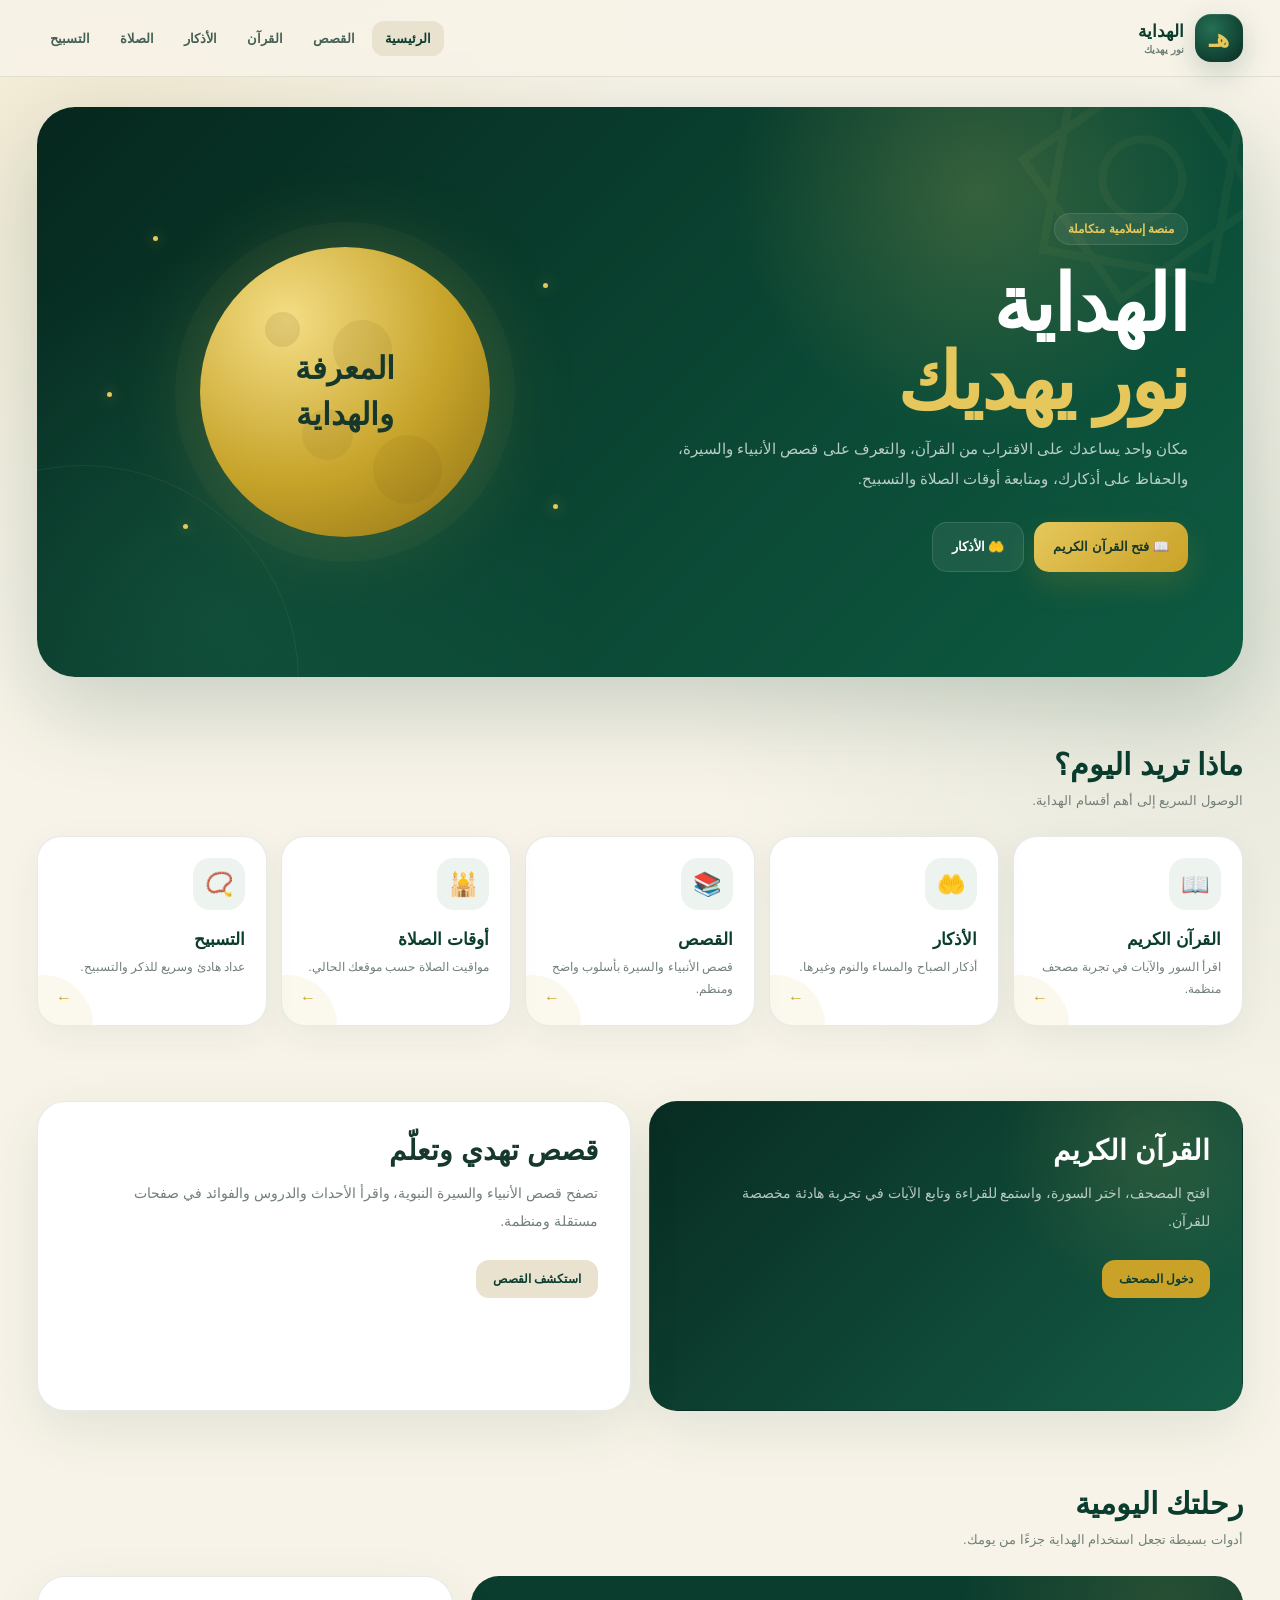
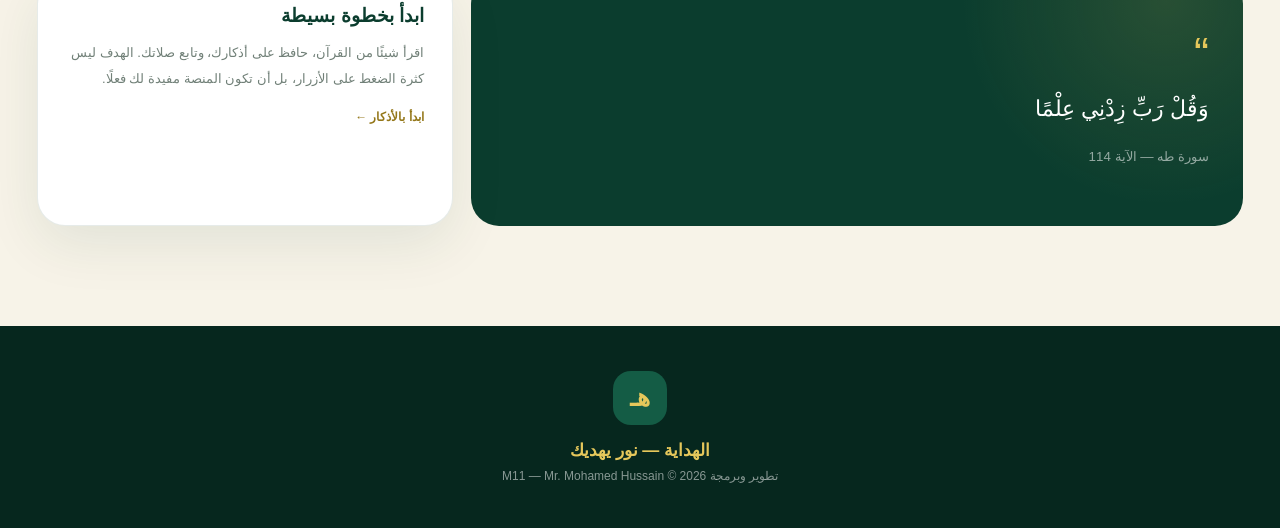
==== commit 5969670a: "Update print statement to say 'Goodbye World'" ====
--- a/index.html
+++ b/index.html
@@ -1,742 +1,982 @@
 <!DOCTYPE html>
 <html lang="ar" dir="rtl">
 <head>
-  <meta charset="UTF-8">
-  <meta name="viewport" content="width=device-width, initial-scale=1.0">
-
-  <title>الهداية — نور يهديك</title>
-  <meta name="description" content="الهداية — منصة إسلامية للتعلم والذكر وقراءة القرآن وقصص الأنبياء.">
-  <meta name="theme-color" content="#0b3d2e">
-
-  <link rel="stylesheet" href="style.css">
-
-  <style>
-    :root{
-      --green:#0b3d2e;
-      --green2:#145c45;
-      --gold:#c9a227;
-      --gold2:#e5c75b;
-      --cream:#f7f3e8;
-      --white:#ffffff;
-      --text:#18352b;
-      --muted:#6b7d74;
-      --line:rgba(11,61,46,.10);
-      --shadow:0 18px 50px rgba(11,61,46,.10);
-    }
-
-    *{
-      box-sizing:border-box;
-      margin:0;
-      padding:0;
-    }
-
-    body{
-      font-family:Tah​oma, Arial, sans-serif;
-      background:
-        radial-gradient(circle at 10% 10%,rgba(201,162,39,.10),transparent 25%),
-        radial-gradient(circle at 90% 30%,rgba(20,92,69,.10),transparent 30%),
-        var(--cream);
-      color:var(--text);
-      min-height:100vh;
-      overflow-x:hidden;
-    }
-
-    a{
-      text-decoration:none;
-      color:inherit;
-    }
-
-    .site-nav{
-      position:sticky;
-      top:0;
-      z-index:1000;
-      background:rgba(247,243,232,.88);
-      backdrop-filter:blur(18px);
-      border-bottom:1px solid var(--line);
-    }
-
-    .nav-inner{
-      max-width:1250px;
-      margin:auto;
-      min-height:76px;
-      padding:0 22px;
-      display:flex;
-      align-items:center;
-      justify-content:space-between;
-      gap:20px;
-    }
-
-    .brand{
-      display:flex;
-      align-items:center;
-      gap:12px;
-      font-weight:900;
-      color:var(--green);
-    }
-
-    .brand-logo{
-      width:48px;
-      height:48px;
-      border-radius:16px;
-      background:
-        linear-gradient(145deg,#145c45,#082c22);
-      display:grid;
-      place-items:center;
-      color:#f0d36a;
-      font-size:25px;
-      box-shadow:0 8px 25px rgba(11,61,46,.20);
-    }
-
-    .brand-text strong{
-      display:block;
-      font-size:18px;
-    }
-
-    .brand-text span{
-      display:block;
-      color:var(--muted);
-      font-size:11px;
-      margin-top:2px;
-    }
-
-    .nav-links{
-      display:flex;
-      align-items:center;
-      gap:6px;
-      flex-wrap:wrap;
-    }
-
-    .nav-links a{
-      padding:10px 13px;
-      border-radius:12px;
-      font-size:14px;
-      font-weight:700;
-      color:#355348;
-      transition:.25s;
-    }
-
-    .nav-links a:hover{
-      background:#e9e3d2;
-      color:var(--green);
-      transform:translateY(-2px);
-    }
-
-    .hero{
-      max-width:1250px;
-      margin:35px auto 0;
-      padding:25px 22px 0;
-    }
-
-    .hero-box{
-      min-height:510px;
-      border-radius:38px;
-      overflow:hidden;
-      position:relative;
-      background:
-        radial-gradient(circle at 75% 25%,rgba(229,199,91,.18),transparent 20%),
-        radial-gradient(circle at 20% 80%,rgba(41,124,92,.22),transparent 30%),
-        linear-gradient(135deg,#082c22,#0b4936 55%,#123f32);
-      color:white;
-      display:grid;
-      grid-template-columns:1.1fr .9fr;
-      align-items:center;
-      padding:65px;
-      box-shadow:0 30px 80px rgba(11,61,46,.25);
-      isolation:isolate;
-    }
-
-    .hero-box:before{
-      content:"";
-      position:absolute;
-      inset:0;
-      opacity:.15;
-      background-image:
-        radial-gradient(circle,#fff 1px,transparent 1px);
-      background-size:32px 32px;
-      z-index:-1;
-    }
-
-    .hero-content{
-      max-width:650px;
-    }
-
-    .eyebrow{
-      display:inline-flex;
-      align-items:center;
-      gap:8px;
-      padding:9px 15px;
-      border:1px solid rgba(229,199,91,.35);
-      border-radius:999px;
-      color:#f1d873;
-      background:rgba(255,255,255,.05);
-      font-size:13px;
-      font-weight:800;
-      margin-bottom:22px;
-    }
-
-    .hero h1{
-      font-size:clamp(45px,7vw,82px);
-      line-height:1;
-      margin-bottom:22px;
-      letter-spacing:-2px;
-    }
-
-    .hero h1 span{
-      color:#e5c75b;
-    }
-
-    .hero p{
-      color:rgba(255,255,255,.78);
-      font-size:18px;
-      line-height:2;
-      max-width:610px;
-      margin-bottom:30px;
-    }
-
-    .hero-buttons{
-      display:flex;
-      flex-wrap:wrap;
-      gap:12px;
-    }
-
-    .btn-main,
-    .btn-light{
-      min-height:50px;
-      padding:0 22px;
-      border-radius:15px;
-      display:inline-flex;
-      align-items:center;
-      justify-content:center;
-      gap:8px;
-      font-weight:900;
-      transition:.25s;
-    }
-
-    .btn-main{
-      background:#d8b743;
-      color:#16352b;
-      box-shadow:0 12px 30px rgba(0,0,0,.18);
-    }
-
-    .btn-main:hover{
-      transform:translateY(-3px);
-      background:#ebd064;
-    }
-
-    .btn-light{
-      border:1px solid rgba(255,255,255,.20);
-      color:white;
-      background:rgba(255,255,255,.07);
-    }
-
-    .btn-light:hover{
-      background:rgba(255,255,255,.13);
-      transform:translateY(-3px);
-    }
-
-    .hero-visual{
-      position:relative;
-      min-height:360px;
-      display:grid;
-      place-items:center;
-    }
-
-    .orb{
-      width:270px;
-      height:270px;
-      border-radius:50%;
-      background:
-        radial-gradient(circle at 35% 28%,#f4df89 0 5%,#c9a227 25%,#8e711b 65%,#604c13 100%);
-      box-shadow:
-        0 0 0 25px rgba(229,199,91,.04),
-        0 0 0 60px rgba(229,199,91,.025),
-        0 30px 100px rgba(0,0,0,.35);
-      position:relative;
-      animation:float 5s ease-in-out infinite;
-    }
-
-    .orb:before{
-      content:"هـ";
-      position:absolute;
-      inset:0;
-      display:grid;
-      place-items:center;
-      font-size:125px;
-      color:rgba(255,255,255,.82);
-      font-weight:900;
-    }
-
-    .orb:after{
-      content:"";
-      position:absolute;
-      inset:-30px;
-      border:1px solid rgba(229,199,91,.22);
-      border-radius:50%;
-      transform:rotate(-20deg) scaleY(.35);
-    }
-
-    @keyframes float{
-      0%,100%{transform:translateY(0)}
-      50%{transform:translateY(-15px)}
-    }
-
-    .quick{
-      max-width:1150px;
-      margin:-35px auto 0;
-      position:relative;
-      z-index:5;
-      padding:0 22px;
-    }
-
-    .quick-grid{
-      display:grid;
-      grid-template-columns:repeat(5,1fr);
-      gap:14px;
-    }
-
-    .quick-card{
-      background:rgba(255,255,255,.94);
-      border:1px solid var(--line);
-      border-radius:20px;
-      padding:20px 15px;
-      text-align:center;
-      box-shadow:var(--shadow);
-      transition:.28s;
-    }
-
-    .quick-card:hover{
-      transform:translateY(-7px);
-      box-shadow:0 22px 45px rgba(11,61,46,.14);
-    }
-
-    .quick-icon{
-      width:48px;
-      height:48px;
-      border-radius:15px;
-      background:#edf3ee;
-      margin:0 auto 10px;
-      display:grid;
-      place-items:center;
-      font-size:22px;
-    }
-
-    .quick-card strong{
-      display:block;
-      color:var(--green);
-      margin-bottom:4px;
-    }
-
-    .quick-card span{
-      font-size:12px;
-      color:var(--muted);
-    }
-
-    .section{
-      max-width:1250px;
-      margin:90px auto 0;
-      padding:0 22px;
-    }
-
-    .section-head{
-      display:flex;
-      justify-content:space-between;
-      align-items:end;
-      gap:20px;
-      margin-bottom:25px;
-    }
-
-    .section-head small{
-      color:#a48218;
-      font-weight:900;
-      display:block;
-      margin-bottom:7px;
-    }
-
-    .section-head h2{
-      font-size:32px;
-      color:var(--green);
-    }
-
-    .section-head p{
-      color:var(--muted);
-      line-height:1.8;
-      max-width:520px;
-    }
-
-    .features{
-      display:grid;
-      grid-template-columns:repeat(3,1fr);
-      gap:18px;
-    }
-
-    .feature{
-      background:white;
-      border:1px solid var(--line);
-      border-radius:25px;
-      padding:28px;
-      box-shadow:0 12px 40px rgba(11,61,46,.07);
-      position:relative;
-      overflow:hidden;
-      transition:.3s;
-    }
-
-    .feature:hover{
-      transform:translateY(-6px);
-    }
-
-    .feature:after{
-      content:"";
-      position:absolute;
-      width:120px;
-      height:120px;
-      border-radius:50%;
-      background:#e5c75b;
-      opacity:.08;
-      left:-40px;
-      bottom:-50px;
-    }
-
-    .feature-icon{
-      width:58px;
-      height:58px;
-      border-radius:18px;
-      background:#edf3ee;
-      display:grid;
-      place-items:center;
-      font-size:25px;
-      margin-bottom:18px;
-    }
-
-    .feature h3{
-      color:var(--green);
-      margin-bottom:9px;
-      font-size:20px;
-    }
-
-    .feature p{
-      color:var(--muted);
-      line-height:1.9;
-      font-size:14px;
-    }
-
-    .quote{
-      max-width:1050px;
-      margin:90px auto;
-      padding:55px 30px;
-      text-align:center;
-      border-radius:30px;
-      background:linear-gradient(135deg,#f0e8d3,#fffdf7);
-      border:1px solid rgba(201,162,39,.18);
-      box-shadow:var(--shadow);
-    }
-
-    .quote .qmark{
-      font-size:55px;
-      color:var(--gold);
-      line-height:1;
-    }
-
-    .quote p{
-      font-size:23px;
-      line-height:2;
-      color:var(--green);
-      font-weight:800;
-      margin:15px auto;
-      max-width:800px;
-    }
-
-    .quote span{
-      color:var(--muted);
-      font-size:13px;
-    }
-
-    footer{
-      margin-top:100px;
-      padding:35px 22px;
-      background:#082c22;
-      color:white;
-      text-align:center;
-    }
-
-    footer strong{
-      color:#e5c75b;
-    }
-
-    footer p{
-      margin-top:8px;
-      color:rgba(255,255,255,.62);
-      font-size:13px;
-    }
-
-    @media(max-width:900px){
-      .hero-box{
-        grid-template-columns:1fr;
-        padding:45px 30px;
-        text-align:center;
-      }
-
-      .hero-content{
-        margin:auto;
-      }
-
-      .hero p{
-        margin-left:auto;
-        margin-right:auto;
-      }
-
-      .hero-buttons{
-        justify-content:center;
-      }
-
-      .quick-grid{
-        grid-template-columns:repeat(3,1fr);
-      }
-
-      .features{
-        grid-template-columns:1fr;
-      }
-
-      .hero-visual{
-        min-height:280px;
-      }
-
-      .orb{
-        width:220px;
-        height:220px;
-      }
-    }
-
-    @media(max-width:650px){
-      .nav-inner{
-        min-height:68px;
-      }
-
-      .nav-links{
-        display:none;
-      }
-
-      .brand-text span{
-        display:none;
-      }
-
-      .hero{
-        margin-top:15px;
-      }
-
-      .hero-box{
-        border-radius:28px;
-        padding:40px 20px;
-      }
-
-      .hero h1{
-        font-size:50px;
-      }
-
-      .hero p{
-        font-size:15px;
-      }
-
-      .quick{
-        margin-top:-20px;
-      }
-
-      .quick-grid{
-        grid-template-columns:repeat(2,1fr);
-      }
-
-      .section{
-        margin-top:65px;
-      }
-
-      .section-head{
-        display:block;
-      }
-
-      .section-head h2{
-        font-size:27px;
-        margin-bottom:10px;
-      }
-
-      .quote{
-        margin:65px 22px;
-        padding:40px 20px;
-      }
-
-      .quote p{
-        font-size:18px;
-      }
-    }
-  </style>
+<meta charset="UTF-8">
+<meta name="viewport" content="width=device-width, initial-scale=1.0">
+
+<title>الهداية — نور يهديك</title>
+
+<meta name="description"
+content="الهداية — منصة إسلامية تجمع القرآن الكريم والأذكار والقصص النبوية وأوقات الصلاة والتسبيح في تجربة واحدة.">
+
+<style>
+
+:root{
+  --green:#0b3d2e;
+  --green2:#145c45;
+  --green3:#1e7355;
+  --gold:#c9a227;
+  --gold2:#e5c75b;
+  --cream:#f7f3e8;
+  --cream2:#eee7d5;
+  --white:#ffffff;
+  --text:#17382d;
+  --muted:#718078;
+  --line:rgba(11,61,46,.10);
+  --shadow:0 18px 55px rgba(11,61,46,.09);
+}
+
+*{
+  box-sizing:border-box;
+  margin:0;
+  padding:0;
+}
+
+html{
+  scroll-behavior:smooth;
+}
+
+body{
+  font-family:Tahoma,Arial,sans-serif;
+  color:var(--text);
+  background:
+    radial-gradient(circle at 8% 5%,rgba(201,162,39,.10),transparent 23%),
+    radial-gradient(circle at 95% 30%,rgba(20,92,69,.08),transparent 28%),
+    var(--cream);
+  overflow-x:hidden;
+}
+
+a{
+  color:inherit;
+  text-decoration:none;
+}
+
+button{
+  font-family:inherit;
+  cursor:pointer;
+}
+
+/* ================= NAV ================= */
+
+header{
+  position:sticky;
+  top:0;
+  z-index:1000;
+  background:rgba(247,243,232,.88);
+  backdrop-filter:blur(20px);
+  border-bottom:1px solid var(--line);
+}
+
+.nav{
+  max-width:1250px;
+  min-height:76px;
+  margin:auto;
+  padding:0 22px;
+  display:flex;
+  align-items:center;
+  justify-content:space-between;
+  gap:20px;
+}
+
+.brand{
+  display:flex;
+  align-items:center;
+  gap:11px;
+  font-weight:900;
+  color:var(--green);
+}
+
+.logo{
+  width:48px;
+  height:48px;
+  border-radius:16px;
+  display:grid;
+  place-items:center;
+  color:var(--gold2);
+  font-size:25px;
+  background:
+    radial-gradient(circle at 35% 30%,#246f54,#082c22);
+  box-shadow:
+    0 10px 30px rgba(11,61,46,.20),
+    inset 0 1px rgba(255,255,255,.10);
+}
+
+.brand-text{
+  display:flex;
+  flex-direction:column;
+  gap:2px;
+}
+
+.brand-text strong{
+  font-size:17px;
+}
+
+.brand-text span{
+  font-size:10px;
+  color:var(--muted);
+}
+
+.nav-links{
+  display:flex;
+  align-items:center;
+  gap:4px;
+}
+
+.nav-links a{
+  padding:10px 13px;
+  border-radius:12px;
+  color:#466056;
+  font-size:13px;
+  font-weight:800;
+  transition:.2s;
+}
+
+.nav-links a:hover{
+  background:var(--cream2);
+  color:var(--green);
+}
+
+.nav-links a.active{
+  color:var(--green);
+  background:#e9e2cf;
+}
+
+/* ================= HERO ================= */
+
+.hero-wrap{
+  max-width:1250px;
+  margin:auto;
+  padding:30px 22px 0;
+}
+
+.hero{
+  position:relative;
+  overflow:hidden;
+  min-height:570px;
+  border-radius:38px;
+  display:grid;
+  grid-template-columns:1.05fr .95fr;
+  align-items:center;
+  gap:30px;
+  padding:55px;
+  color:white;
+  background:
+    radial-gradient(circle at 78% 15%,rgba(229,199,91,.20),transparent 23%),
+    radial-gradient(circle at 15% 90%,rgba(45,139,103,.22),transparent 32%),
+    linear-gradient(135deg,#06271e,#0b4935 60%,#0e5b42);
+  box-shadow:0 30px 90px rgba(11,61,46,.20);
+}
+
+.hero:before{
+  content:"";
+  position:absolute;
+  width:430px;
+  height:430px;
+  border:1px solid rgba(229,199,91,.08);
+  border-radius:50%;
+  left:-170px;
+  bottom:-220px;
+}
+
+.hero:after{
+  content:"۞";
+  position:absolute;
+  right:-30px;
+  top:-85px;
+  font-size:270px;
+  color:rgba(229,199,91,.045);
+  transform:rotate(10deg);
+}
+
+.hero-content{
+  position:relative;
+  z-index:2;
+}
+
+.kicker{
+  display:inline-flex;
+  padding:8px 13px;
+  border-radius:999px;
+  color:var(--gold2);
+  background:rgba(255,255,255,.07);
+  border:1px solid rgba(255,255,255,.10);
+  font-size:12px;
+  font-weight:900;
+}
+
+.hero h1{
+  margin:20px 0 13px;
+  font-size:clamp(45px,7vw,78px);
+  line-height:1;
+  letter-spacing:-2px;
+}
+
+.hero h1 span{
+  color:var(--gold2);
+}
+
+.hero-desc{
+  max-width:650px;
+  color:rgba(255,255,255,.72);
+  line-height:2;
+  font-size:15px;
+}
+
+.hero-actions{
+  margin-top:28px;
+  display:flex;
+  flex-wrap:wrap;
+  gap:10px;
+}
+
+.primary-btn,
+.secondary-btn{
+  min-height:50px;
+  padding:0 19px;
+  border-radius:15px;
+  display:inline-flex;
+  align-items:center;
+  justify-content:center;
+  font-weight:900;
+  font-size:13px;
+  transition:.25s;
+}
+
+.primary-btn{
+  color:#17382d;
+  background:linear-gradient(135deg,#e5c75b,#c9a227);
+  box-shadow:0 12px 30px rgba(201,162,39,.18);
+}
+
+.primary-btn:hover{
+  transform:translateY(-3px);
+}
+
+.secondary-btn{
+  color:white;
+  background:rgba(255,255,255,.07);
+  border:1px solid rgba(255,255,255,.12);
+}
+
+.secondary-btn:hover{
+  background:rgba(255,255,255,.12);
+}
+
+/* ================= HERO VISUAL ================= */
+
+.hero-visual{
+  position:relative;
+  min-height:390px;
+  display:grid;
+  place-items:center;
+}
+
+.moon{
+  width:290px;
+  height:290px;
+  border-radius:50%;
+  position:relative;
+  background:
+    radial-gradient(circle at 30% 25%,#f4dd85,#c6a329 55%,#8e7015);
+  box-shadow:
+    0 0 0 25px rgba(229,199,91,.035),
+    0 0 90px rgba(229,199,91,.20);
+  animation:float 6s ease-in-out infinite;
+}
+
+.moon:before{
+  content:"";
+  position:absolute;
+  width:35px;
+  height:35px;
+  border-radius:50%;
+  top:65px;
+  left:65px;
+  background:rgba(92,69,13,.12);
+  box-shadow:
+    80px 20px 0 12px rgba(92,69,13,.09),
+    45px 105px 0 8px rgba(92,69,13,.08),
+    125px 140px 0 17px rgba(92,69,13,.08);
+}
+
+.moon-text{
+  position:absolute;
+  inset:0;
+  display:grid;
+  place-items:center;
+  text-align:center;
+  color:#16372b;
+  font-weight:900;
+  font-size:31px;
+  line-height:1.5;
+  padding:50px;
+}
+
+.star{
+  position:absolute;
+  width:5px;
+  height:5px;
+  border-radius:50%;
+  background:#e5c75b;
+  box-shadow:0 0 14px rgba(229,199,91,.7);
+}
+
+.s1{top:10%;left:12%}
+.s2{top:22%;right:10%}
+.s3{bottom:15%;left:18%}
+.s4{bottom:20%;right:8%}
+.s5{top:50%;left:3%}
+
+@keyframes float{
+  0%,100%{transform:translateY(0)}
+  50%{transform:translateY(-12px)}
+}
+
+/* ================= MAIN ================= */
+
+.container{
+  max-width:1250px;
+  margin:auto;
+  padding:70px 22px 100px;
+}
+
+.section-head{
+  margin-bottom:24px;
+  display:flex;
+  justify-content:space-between;
+  align-items:end;
+  gap:20px;
+}
+
+.section-head h2{
+  color:var(--green);
+  font-size:30px;
+}
+
+.section-head p{
+  margin-top:7px;
+  color:var(--muted);
+  font-size:13px;
+  line-height:1.8;
+}
+
+.section-link{
+  color:#947719;
+  font-size:12px;
+  font-weight:900;
+}
+
+/* ================= QUICK CARDS ================= */
+
+.quick-grid{
+  display:grid;
+  grid-template-columns:repeat(5,1fr);
+  gap:14px;
+}
+
+.quick-card{
+  position:relative;
+  overflow:hidden;
+  min-height:190px;
+  background:white;
+  border:1px solid var(--line);
+  border-radius:24px;
+  padding:21px;
+  box-shadow:0 10px 35px rgba(11,61,46,.055);
+  transition:.3s;
+}
+
+.quick-card:hover{
+  transform:translateY(-7px);
+  box-shadow:0 22px 55px rgba(11,61,46,.12);
+}
+
+.quick-card:after{
+  content:"";
+  position:absolute;
+  width:100px;
+  height:100px;
+  border-radius:50%;
+  left:-45px;
+  bottom:-50px;
+  background:rgba(201,162,39,.08);
+}
+
+.q-icon{
+  width:52px;
+  height:52px;
+  border-radius:17px;
+  display:grid;
+  place-items:center;
+  background:#edf3ee;
+  font-size:23px;
+  margin-bottom:19px;
+}
+
+.quick-card h3{
+  color:var(--green);
+  font-size:17px;
+  margin-bottom:7px;
+}
+
+.quick-card p{
+  color:var(--muted);
+  font-size:12px;
+  line-height:1.8;
+}
+
+.q-arrow{
+  position:absolute;
+  left:18px;
+  bottom:18px;
+  color:var(--gold);
+  font-weight:900;
+}
+
+/* ================= FEATURE ================= */
+
+.feature{
+  margin-top:75px;
+  display:grid;
+  grid-template-columns:1fr 1fr;
+  gap:18px;
+}
+
+.feature-card{
+  position:relative;
+  overflow:hidden;
+  min-height:310px;
+  border-radius:28px;
+  padding:32px;
+  background:white;
+  border:1px solid var(--line);
+  box-shadow:var(--shadow);
+}
+
+.feature-card.green{
+  color:white;
+  background:
+    radial-gradient(circle at 85% 15%,rgba(229,199,91,.13),transparent 27%),
+    linear-gradient(135deg,#082c22,#145c45);
+}
+
+.feature-card h3{
+  font-size:28px;
+  margin-bottom:12px;
+}
+
+.feature-card p{
+  color:var(--muted);
+  line-height:2;
+  font-size:14px;
+  max-width:500px;
+}
+
+.feature-card.green p{
+  color:rgba(255,255,255,.70);
+}
+
+.feature-btn{
+  display:inline-flex;
+  margin-top:25px;
+  padding:12px 17px;
+  border-radius:13px;
+  background:#e9e2cf;
+  color:var(--green);
+  font-weight:900;
+  font-size:12px;
+}
+
+.feature-card.green .feature-btn{
+  background:var(--gold);
+}
+
+/* ================= DAILY ================= */
+
+.daily{
+  margin-top:75px;
+}
+
+.daily-grid{
+  display:grid;
+  grid-template-columns:1.3fr .7fr;
+  gap:18px;
+}
+
+.quote{
+  min-height:250px;
+  border-radius:28px;
+  padding:34px;
+  color:white;
+  background:
+    radial-gradient(circle at 90% 10%,rgba(229,199,91,.13),transparent 28%),
+    #0b3d2e;
+  display:flex;
+  flex-direction:column;
+  justify-content:center;
+}
+
+.quote-mark{
+  color:var(--gold2);
+  font-size:45px;
+  line-height:.7;
+}
+
+.quote p{
+  margin:18px 0;
+  font-size:22px;
+  line-height:2;
+}
+
+.quote small{
+  color:rgba(255,255,255,.55);
+}
+
+.daily-card{
+  background:white;
+  border:1px solid var(--line);
+  border-radius:28px;
+  padding:28px;
+  box-shadow:var(--shadow);
+}
+
+.daily-card h3{
+  color:var(--green);
+  margin-bottom:13px;
+}
+
+.daily-card p{
+  color:var(--muted);
+  line-height:2;
+  font-size:13px;
+}
+
+.daily-card a{
+  display:inline-flex;
+  margin-top:18px;
+  color:#947719;
+  font-size:12px;
+  font-weight:900;
+}
+
+/* ================= FOOTER ================= */
+
+footer{
+  background:#06271e;
+  color:white;
+  text-align:center;
+  padding:45px 20px;
+}
+
+footer .footer-logo{
+  width:54px;
+  height:54px;
+  margin:auto;
+  display:grid;
+  place-items:center;
+  border-radius:18px;
+  background:#145c45;
+  color:var(--gold2);
+  font-size:25px;
+  font-weight:900;
+}
+
+footer strong{
+  display:block;
+  margin-top:15px;
+  color:var(--gold2);
+  font-size:17px;
+}
+
+footer p{
+  margin-top:8px;
+  color:rgba(255,255,255,.52);
+  font-size:12px;
+}
+
+/* ================= RESPONSIVE ================= */
+
+@media(max-width:1050px){
+
+  .quick-grid{
+    grid-template-columns:repeat(3,1fr);
+  }
+
+  .hero{
+    grid-template-columns:1fr;
+    padding:42px;
+  }
+
+  .hero-visual{
+    min-height:310px;
+  }
+
+}
+
+@media(max-width:750px){
+
+  .nav-links{
+    display:none;
+  }
+
+  .hero-wrap{
+    padding-top:18px;
+  }
+
+  .hero{
+    min-height:auto;
+    padding:32px 23px;
+    border-radius:28px;
+  }
+
+  .hero h1{
+    font-size:50px;
+  }
+
+  .moon{
+    width:225px;
+    height:225px;
+  }
+
+  .moon-text{
+    font-size:25px;
+  }
+
+  .quick-grid{
+    grid-template-columns:1fr 1fr;
+  }
+
+  .feature,
+  .daily-grid{
+    grid-template-columns:1fr;
+  }
+
+}
+
+@media(max-width:450px){
+
+  .container{
+    padding-top:48px;
+  }
+
+  .quick-grid{
+    gap:9px;
+  }
+
+  .quick-card{
+    min-height:170px;
+    padding:16px;
+  }
+
+  .q-icon{
+    width:46px;
+    height:46px;
+  }
+
+  .section-head{
+    display:block;
+  }
+
+  .section-link{
+    display:block;
+    margin-top:10px;
+  }
+
+}
+
+</style>
 </head>
 
 <body>
 
-<header class="site-nav">
-  <div class="nav-inner">
-
-    <a href="index.html" class="brand">
-      <div class="brand-logo">هـ</div>
-      <div class="brand-text">
-        <strong>الهداية</strong>
-        <span>نور يهديك</span>
-      </div>
-    </a>
-
-    <nav class="nav-links">
-      <a href="stories.html">القصص</a>
-      <a href="quran.html">القرآن</a>
-      <a href="adhkar.html">الأذكار</a>
-      <a href="prayer.html">الصلاة</a>
-      <a href="tasbeeh.html">التسبيح</a>
-    </nav>
-
+<header>
+
+<div class="nav">
+
+<a href="index.html" class="brand">
+
+  <div class="logo">هـ</div>
+
+  <div class="brand-text">
+    <strong>الهداية</strong>
+    <span>نور يهديك</span>
   </div>
+
+</a>
+
+<nav class="nav-links">
+
+<a href="index.html" class="active">الرئيسية</a>
+<a href="stories.html">القصص</a>
+<a href="quran.html">القرآن</a>
+<a href="adhkar.html">الأذكار</a>
+<a href="prayer.html">الصلاة</a>
+<a href="tasbeeh.html">التسبيح</a>
+
+</nav>
+
+</div>
+
 </header>
 
-<main>
-
-  <section class="hero">
-    <div class="hero-box">
-
-      <div class="hero-content">
-
-        <div class="eyebrow">
-          ✦ منصة إسلامية متكاملة
-        </div>
-
-        <h1>
-          الهداية<br>
-          <span>نور يهديك</span>
-        </h1>
-
-        <p>
-          مساحة هادئة تجمع القرآن الكريم، والذكر، وقصص الأنبياء،
-          ومواقيت الصلاة في تجربة واحدة بسيطة ومنظمة.
-        </p>
-
-        <div class="hero-buttons">
-          <a href="quran.html" class="btn-main">
-            📖 افتح المصحف
-          </a>
-
-          <a href="stories.html" class="btn-light">
-            ✦ استكشف القصص
-          </a>
-        </div>
-
-      </div>
-
-      <div class="hero-visual">
-        <div class="orb"></div>
-      </div>
-
-    </div>
-  </section>
-
-  <section class="quick">
-
-    <div class="quick-grid">
-
-      <a href="quran.html" class="quick-card">
-        <div class="quick-icon">📖</div>
-        <strong>القرآن الكريم</strong>
-        <span>قراءة واستماع</span>
-      </a>
-
-      <a href="adhkar.html" class="quick-card">
-        <div class="quick-icon">🤲</div>
-        <strong>الأذكار</strong>
-        <span>صباح ومساء وغيرها</span>
-      </a>
-
-      <a href="prayer.html" class="quick-card">
-        <div class="quick-icon">🕌</div>
-        <strong>أوقات الصلاة</strong>
-        <span>بحسب موقعك</span>
-      </a>
-
-      <a href="stories.html" class="quick-card">
-        <div class="quick-icon">✨</div>
-        <strong>القصص</strong>
-        <span>الأنبياء والسيرة</span>
-      </a>
-
-      <a href="tasbeeh.html" class="quick-card">
-        <div class="quick-icon">📿</div>
-        <strong>التسبيح</strong>
-        <span>عداد إلكتروني</span>
-      </a>
-
-    </div>
-
-  </section>
-
-  <section class="section">
-
-    <div class="section-head">
-      <div>
-        <small>داخل الهداية</small>
-        <h2>كل ما تحتاجه في مكان واحد</h2>
-      </div>
-
-      <p>
-        صممنا كل قسم ليكون واضحًا وهادئًا، مع الحفاظ على هوية واحدة
-        تجعل التنقل بين أجزاء المنصة طبيعيًا ومريحًا.
-      </p>
-    </div>
-
-    <div class="features">
-
-      <a href="quran.html" class="feature">
-        <div class="feature-icon">📖</div>
-        <h3>مصحف تفاعلي</h3>
-        <p>
-          قراءة السور والآيات، الاستماع، التنقل بين السور،
-          وتكملة القراءة من آخر موضع.
-        </p>
-      </a>
-
-      <a href="adhkar.html" class="feature">
-        <div class="feature-icon">🤲</div>
-        <h3>نظام أذكار منظم</h3>
-        <p>
-          أقسام مختلفة للأذكار مع عداد مستقل لكل ذكر
-          وحفظ التقدم على جهازك.
-        </p>
-      </a>
-
-      <a href="stories.html" class="feature">
-        <div class="feature-icon">✨</div>
-        <h3>قصص وعبر</h3>
-        <p>
-          قصص الأنبياء والسيرة النبوية بأسلوب مرتب،
-          مع الآيات والمصادر والفوائد.
-        </p>
-      </a>
-
-    </div>
-
-  </section>
-
-  <section class="quote">
-
-    <div class="qmark">﴿</div>
-
-    <p>
-      وَقُلْ رَبِّ زِدْنِي عِلْمًا
-    </p>
-
-    <span>
-      سورة طه — الآية 114
-    </span>
-
-  </section>
+
+<section class="hero-wrap">
+
+<div class="hero">
+
+<div class="hero-content">
+
+<span class="kicker">
+منصة إسلامية متكاملة
+</span>
+
+<h1>
+الهداية<br>
+<span>نور يهديك</span>
+</h1>
+
+<p class="hero-desc">
+مكان واحد يساعدك على الاقتراب من القرآن،
+والتعرف على قصص الأنبياء والسيرة،
+والحفاظ على أذكارك،
+ومتابعة أوقات الصلاة والتسبيح.
+</p>
+
+<div class="hero-actions">
+
+<a href="quran.html" class="primary-btn">
+📖 فتح القرآن الكريم
+</a>
+
+<a href="adhkar.html" class="secondary-btn">
+🤲 الأذكار
+</a>
+
+</div>
+
+</div>
+
+
+<div class="hero-visual">
+
+<div class="star s1"></div>
+<div class="star s2"></div>
+<div class="star s3"></div>
+<div class="star s4"></div>
+<div class="star s5"></div>
+
+<div class="moon">
+
+<div class="moon-text">
+المعرفة<br>
+والهداية
+</div>
+
+</div>
+
+</div>
+
+</div>
+
+</section>
+
+
+<main class="container">
+
+
+<section>
+
+<div class="section-head">
+
+<div>
+<h2>ماذا تريد اليوم؟</h2>
+<p>الوصول السريع إلى أهم أقسام الهداية.</p>
+</div>
+
+</div>
+
+
+<div class="quick-grid">
+
+<a class="quick-card" href="quran.html">
+
+<div class="q-icon">📖</div>
+
+<h3>القرآن الكريم</h3>
+
+<p>
+اقرأ السور والآيات في تجربة مصحف منظمة.
+</p>
+
+<span class="q-arrow">←</span>
+
+</a>
+
+
+<a class="quick-card" href="adhkar.html">
+
+<div class="q-icon">🤲</div>
+
+<h3>الأذكار</h3>
+
+<p>
+أذكار الصباح والمساء والنوم وغيرها.
+</p>
+
+<span class="q-arrow">←</span>
+
+</a>
+
+
+<a class="quick-card" href="stories.html">
+
+<div class="q-icon">📚</div>
+
+<h3>القصص</h3>
+
+<p>
+قصص الأنبياء والسيرة بأسلوب واضح ومنظم.
+</p>
+
+<span class="q-arrow">←</span>
+
+</a>
+
+
+<a class="quick-card" href="prayer.html">
+
+<div class="q-icon">🕌</div>
+
+<h3>أوقات الصلاة</h3>
+
+<p>
+مواقيت الصلاة حسب موقعك الحالي.
+</p>
+
+<span class="q-arrow">←</span>
+
+</a>
+
+
+<a class="quick-card" href="tasbeeh.html">
+
+<div class="q-icon">📿</div>
+
+<h3>التسبيح</h3>
+
+<p>
+عداد هادئ وسريع للذكر والتسبيح.
+</p>
+
+<span class="q-arrow">←</span>
+
+</a>
+
+</div>
+
+</section>
+
+
+<section class="feature">
+
+<div class="feature-card green">
+
+<h3>القرآن الكريم</h3>
+
+<p>
+افتح المصحف، اختر السورة، واستمع للقراءة
+وتابع الآيات في تجربة هادئة مخصصة للقرآن.
+</p>
+
+<a href="quran.html" class="feature-btn">
+دخول المصحف
+</a>
+
+</div>
+
+
+<div class="feature-card">
+
+<h3>قصص تهدي وتعلّم</h3>
+
+<p>
+تصفح قصص الأنبياء والسيرة النبوية،
+واقرأ الأحداث والدروس والفوائد في صفحات
+مستقلة ومنظمة.
+</p>
+
+<a href="stories.html" class="feature-btn">
+استكشف القصص
+</a>
+
+</div>
+
+</section>
+
+
+<section class="daily">
+
+<div class="section-head">
+
+<div>
+<h2>رحلتك اليومية</h2>
+<p>أدوات بسيطة تجعل استخدام الهداية جزءًا من يومك.</p>
+</div>
+
+</div>
+
+
+<div class="daily-grid">
+
+<div class="quote">
+
+<div class="quote-mark">“</div>
+
+<p>
+وَقُلْ رَبِّ زِدْنِي عِلْمًا
+</p>
+
+<small>
+سورة طه — الآية 114
+</small>
+
+</div>
+
+
+<div class="daily-card">
+
+<h3>ابدأ بخطوة بسيطة</h3>
+
+<p>
+اقرأ شيئًا من القرآن، حافظ على أذكارك،
+وتابع صلاتك. الهدف ليس كثرة الضغط على الأزرار،
+بل أن تكون المنصة مفيدة لك فعلًا.
+</p>
+
+<a href="adhkar.html">
+ابدأ بالأذكار ←
+</a>
+
+</div>
+
+</div>
+
+</section>
+
 
 </main>
 
+
 <footer>
-  <strong>الهداية — نور يهديك</strong>
-  <p>تطوير وبرمجة M11 — Mr. Mohamed Hussain © 2026</p>
+
+<div class="footer-logo">هـ</div>
+
+<strong>الهداية — نور يهديك</strong>
+
+<p>
+تطوير وبرمجة M11 — Mr. Mohamed Hussain © 2026
+</p>
+
 </footer>
 
 </body>
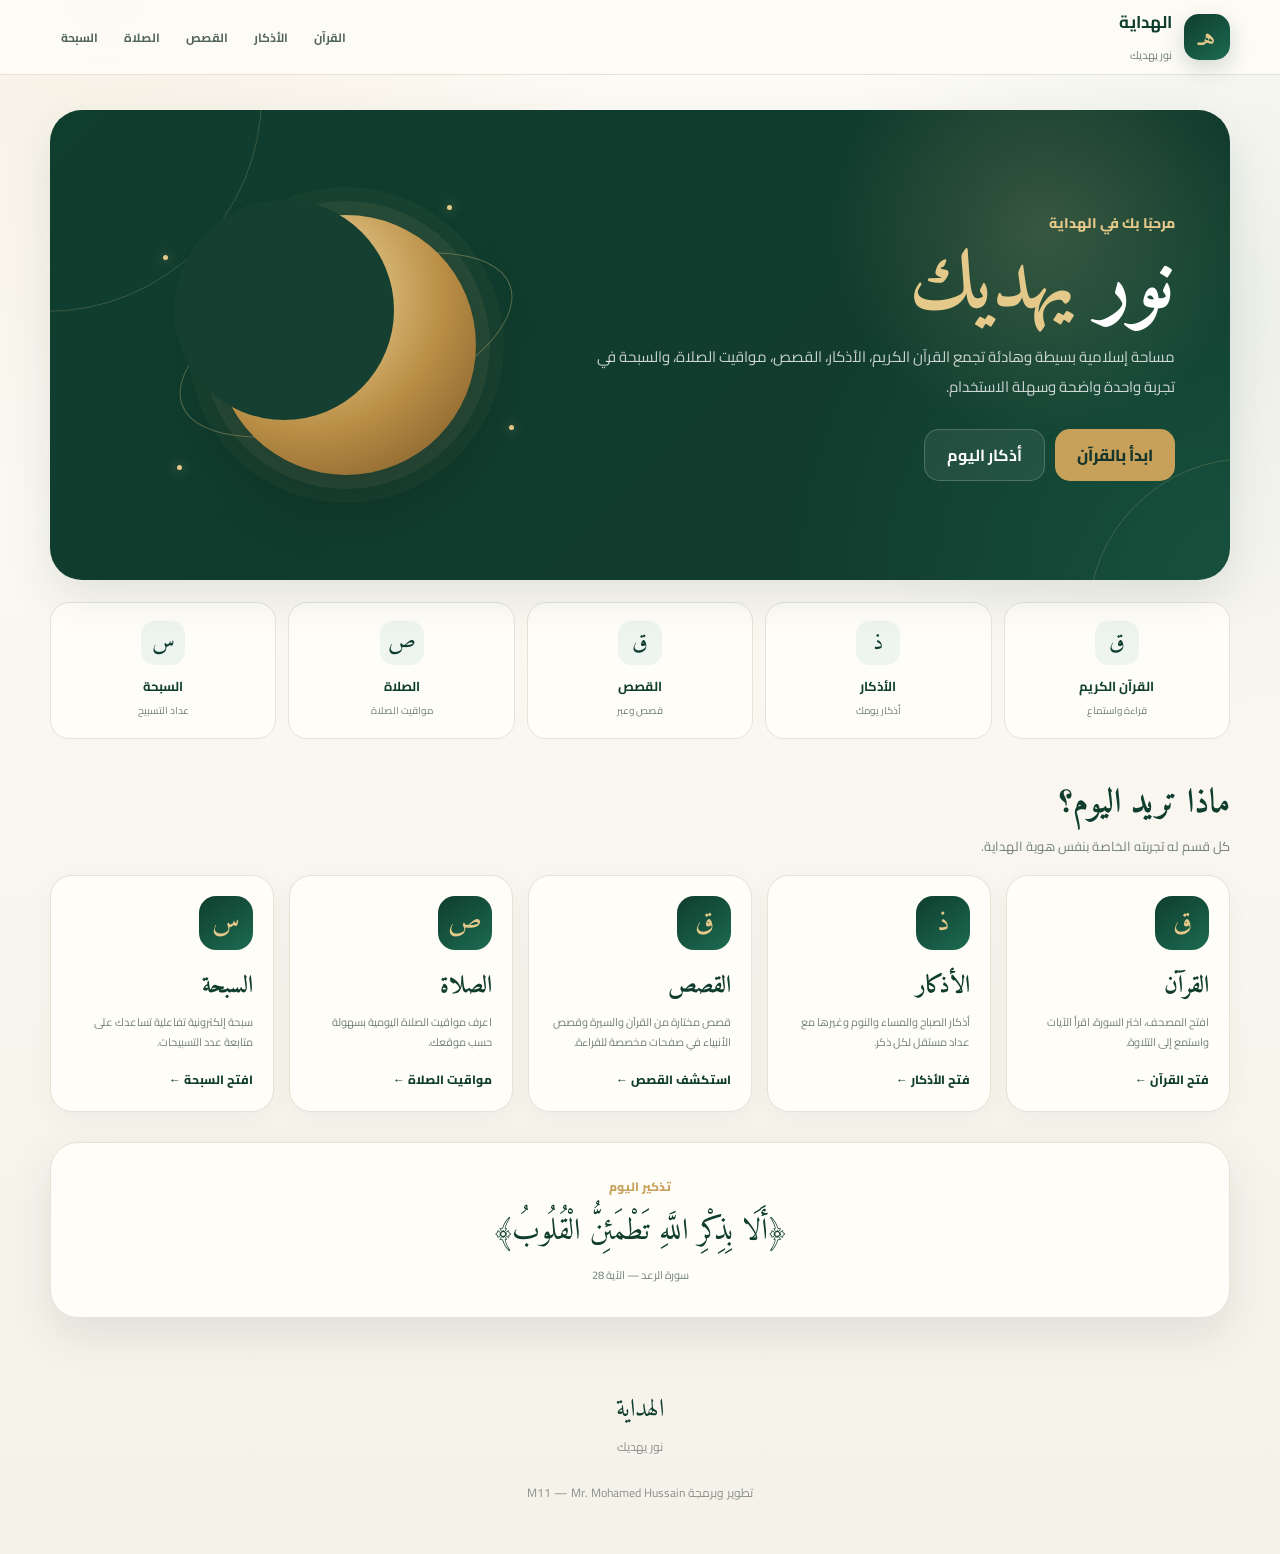
==== commit 4ef06a6d: "Refactor index.html for improved layout and styles Updated HTML structure and styles for better resp" ====
--- a/index.html
+++ b/index.html
@@ -2,28 +2,28 @@
 <html lang="ar" dir="rtl">
 <head>
 <meta charset="UTF-8">
-<meta name="viewport" content="width=device-width, initial-scale=1.0">
+<meta name="viewport" content="width=device-width,initial-scale=1.0">
+<meta name="theme-color" content="#0f3d2e">
 
 <title>الهداية — نور يهديك</title>
 
-<meta name="description"
-content="الهداية — منصة إسلامية تجمع القرآن الكريم والأذكار والقصص النبوية وأوقات الصلاة والتسبيح في تجربة واحدة.">
+<link rel="preconnect" href="https://fonts.googleapis.com">
+<link rel="preconnect" href="https://fonts.gstatic.com" crossorigin>
+<link href="https://fonts.googleapis.com/css2?family=Amiri:wght@400;700&family=Cairo:wght@400;500;600;700;800&display=swap" rel="stylesheet">
 
 <style>
-
 :root{
-  --green:#0b3d2e;
-  --green2:#145c45;
-  --green3:#1e7355;
-  --gold:#c9a227;
-  --gold2:#e5c75b;
-  --cream:#f7f3e8;
-  --cream2:#eee7d5;
-  --white:#ffffff;
-  --text:#17382d;
+  --green:#0f3d2e;
+  --green2:#14543f;
+  --green3:#1c6b50;
+  --gold:#c7a15a;
+  --gold2:#e4c98a;
+  --cream:#fbf8f0;
+  --paper:#fffdf8;
+  --text:#19382d;
   --muted:#718078;
-  --line:rgba(11,61,46,.10);
-  --shadow:0 18px 55px rgba(11,61,46,.09);
+  --line:#e8e2d4;
+  --shadow:0 18px 45px rgba(15,61,46,.10);
 }
 
 *{
@@ -37,13 +37,13 @@
 }
 
 body{
-  font-family:Tahoma,Arial,sans-serif;
+  font-family:"Cairo",sans-serif;
   color:var(--text);
   background:
-    radial-gradient(circle at 8% 5%,rgba(201,162,39,.10),transparent 23%),
-    radial-gradient(circle at 95% 30%,rgba(20,92,69,.08),transparent 28%),
-    var(--cream);
-  overflow-x:hidden;
+    radial-gradient(circle at 8% 0%,rgba(199,161,90,.10),transparent 27%),
+    radial-gradient(circle at 95% 20%,rgba(28,107,80,.07),transparent 25%),
+    linear-gradient(180deg,#fdfbf6,#f5f2e9);
+  min-height:100vh;
 }
 
 a{
@@ -52,26 +52,22 @@
 }
 
 button{
-  font-family:inherit;
-  cursor:pointer;
-}
-
-/* ================= NAV ================= */
-
-header{
+  font:inherit;
+}
+
+.topbar{
   position:sticky;
   top:0;
-  z-index:1000;
-  background:rgba(247,243,232,.88);
-  backdrop-filter:blur(20px);
+  z-index:100;
+  background:rgba(253,251,246,.93);
+  backdrop-filter:blur(17px);
   border-bottom:1px solid var(--line);
 }
 
 .nav{
-  max-width:1250px;
-  min-height:76px;
+  width:min(1180px,calc(100% - 32px));
+  min-height:74px;
   margin:auto;
-  padding:0 22px;
   display:flex;
   align-items:center;
   justify-content:space-between;
@@ -81,39 +77,31 @@
 .brand{
   display:flex;
   align-items:center;
-  gap:11px;
-  font-weight:900;
-  color:var(--green);
-}
-
-.logo{
-  width:48px;
-  height:48px;
-  border-radius:16px;
+  gap:12px;
+}
+
+.brand-mark{
+  width:46px;
+  height:46px;
+  border-radius:15px;
   display:grid;
   place-items:center;
+  background:linear-gradient(145deg,var(--green),var(--green3));
   color:var(--gold2);
-  font-size:25px;
-  background:
-    radial-gradient(circle at 35% 30%,#246f54,#082c22);
-  box-shadow:
-    0 10px 30px rgba(11,61,46,.20),
-    inset 0 1px rgba(255,255,255,.10);
-}
-
-.brand-text{
-  display:flex;
-  flex-direction:column;
-  gap:2px;
-}
-
-.brand-text strong{
+  font-family:"Amiri",serif;
+  font-size:28px;
+  box-shadow:0 8px 22px rgba(15,61,46,.18);
+}
+
+.brand strong{
+  display:block;
+  color:var(--green);
   font-size:17px;
 }
 
-.brand-text span{
-  font-size:10px;
+.brand span{
   color:var(--muted);
+  font-size:11px;
 }
 
 .nav-links{
@@ -123,69 +111,65 @@
 }
 
 .nav-links a{
-  padding:10px 13px;
-  border-radius:12px;
-  color:#466056;
-  font-size:13px;
-  font-weight:800;
+  color:#53665d;
+  font-size:12px;
+  font-weight:700;
+  padding:9px 11px;
+  border-radius:11px;
   transition:.2s;
 }
 
 .nav-links a:hover{
-  background:var(--cream2);
   color:var(--green);
-}
-
-.nav-links a.active{
-  color:var(--green);
-  background:#e9e2cf;
-}
-
-/* ================= HERO ================= */
-
-.hero-wrap{
-  max-width:1250px;
+  background:#f0ede4;
+}
+
+.container{
+  width:min(1180px,calc(100% - 32px));
   margin:auto;
-  padding:30px 22px 0;
-}
+}
+
+/* HERO */
 
 .hero{
+  margin-top:35px;
+  min-height:470px;
+  border-radius:32px;
+  background:
+    radial-gradient(circle at 84% 25%,rgba(228,201,138,.18),transparent 20%),
+    radial-gradient(circle at 100% 100%,rgba(28,107,80,.45),transparent 35%),
+    linear-gradient(135deg,var(--green),#123b2e);
+  color:#fff;
   position:relative;
   overflow:hidden;
-  min-height:570px;
-  border-radius:38px;
   display:grid;
-  grid-template-columns:1.05fr .95fr;
+  grid-template-columns:1.1fr .9fr;
   align-items:center;
-  gap:30px;
   padding:55px;
-  color:white;
-  background:
-    radial-gradient(circle at 78% 15%,rgba(229,199,91,.20),transparent 23%),
-    radial-gradient(circle at 15% 90%,rgba(45,139,103,.22),transparent 32%),
-    linear-gradient(135deg,#06271e,#0b4935 60%,#0e5b42);
-  box-shadow:0 30px 90px rgba(11,61,46,.20);
-}
-
-.hero:before{
+  box-shadow:var(--shadow);
+}
+
+.hero:before,
+.hero:after{
   content:"";
   position:absolute;
+  border:1px solid rgba(228,201,138,.20);
+  border-radius:50%;
+  pointer-events:none;
+}
+
+.hero:before{
   width:430px;
   height:430px;
-  border:1px solid rgba(229,199,91,.08);
-  border-radius:50%;
-  left:-170px;
-  bottom:-220px;
+  left:-220px;
+  top:-230px;
 }
 
 .hero:after{
-  content:"۞";
-  position:absolute;
-  right:-30px;
-  top:-85px;
-  font-size:270px;
-  color:rgba(229,199,91,.045);
-  transform:rotate(10deg);
+  width:320px;
+  height:320px;
+  right:-180px;
+  bottom:-200px;
 }
 
 .hero-content{
@@ -194,122 +178,113 @@
 }
 
 .kicker{
-  display:inline-flex;
-  padding:8px 13px;
-  border-radius:999px;
   color:var(--gold2);
-  background:rgba(255,255,255,.07);
-  border:1px solid rgba(255,255,255,.10);
-  font-size:12px;
-  font-weight:900;
+  font-size:14px;
+  font-weight:800;
+  margin-bottom:10px;
 }
 
 .hero h1{
-  margin:20px 0 13px;
-  font-size:clamp(45px,7vw,78px);
+  font-family:"Amiri",serif;
+  font-size:clamp(52px,7vw,82px);
   line-height:1;
-  letter-spacing:-2px;
+  margin-bottom:14px;
 }
 
 .hero h1 span{
   color:var(--gold2);
 }
 
-.hero-desc{
-  max-width:650px;
-  color:rgba(255,255,255,.72);
+.hero p{
+  max-width:590px;
+  color:rgba(255,255,255,.78);
   line-height:2;
   font-size:15px;
 }
 
 .hero-actions{
-  margin-top:28px;
   display:flex;
+  gap:10px;
   flex-wrap:wrap;
-  gap:10px;
-}
-
-.primary-btn,
-.secondary-btn{
-  min-height:50px;
-  padding:0 19px;
+  margin-top:27px;
+}
+
+.primary{
+  min-height:52px;
+  padding:0 22px;
+  display:inline-flex;
+  justify-content:center;
+  align-items:center;
   border-radius:15px;
+  background:var(--gold);
+  color:#17362b;
+  font-weight:800;
+  transition:.2s;
+}
+
+.primary:hover{
+  transform:translateY(-2px);
+  background:var(--gold2);
+}
+
+.outline{
+  min-height:52px;
+  padding:0 22px;
   display:inline-flex;
+  justify-content:center;
   align-items:center;
-  justify-content:center;
-  font-weight:900;
-  font-size:13px;
-  transition:.25s;
-}
-
-.primary-btn{
-  color:#17382d;
-  background:linear-gradient(135deg,#e5c75b,#c9a227);
-  box-shadow:0 12px 30px rgba(201,162,39,.18);
-}
-
-.primary-btn:hover{
-  transform:translateY(-3px);
-}
-
-.secondary-btn{
-  color:white;
+  border-radius:15px;
+  border:1px solid rgba(255,255,255,.20);
   background:rgba(255,255,255,.07);
-  border:1px solid rgba(255,255,255,.12);
-}
-
-.secondary-btn:hover{
+  color:#fff;
+  font-weight:700;
+  transition:.2s;
+}
+
+.outline:hover{
   background:rgba(255,255,255,.12);
 }
 
-/* ================= HERO VISUAL ================= */
-
-.hero-visual{
+/* HERO ORNAMENT */
+
+.hero-art{
   position:relative;
-  min-height:390px;
+  min-height:330px;
   display:grid;
   place-items:center;
 }
 
 .moon{
-  width:290px;
-  height:290px;
+  width:260px;
+  height:260px;
   border-radius:50%;
+  background:
+    radial-gradient(circle at 35% 30%,#fff2bd 0 3%,#e4c98a 17%,#b98d45 56%,#765426 100%);
+  box-shadow:
+    0 0 0 14px rgba(228,201,138,.07),
+    0 0 0 28px rgba(228,201,138,.04),
+    0 25px 65px rgba(0,0,0,.25);
   position:relative;
-  background:
-    radial-gradient(circle at 30% 25%,#f4dd85,#c6a329 55%,#8e7015);
-  box-shadow:
-    0 0 0 25px rgba(229,199,91,.035),
-    0 0 90px rgba(229,199,91,.20);
-  animation:float 6s ease-in-out infinite;
-}
-
-.moon:before{
+}
+
+.moon:after{
   content:"";
   position:absolute;
-  width:35px;
-  height:35px;
+  width:220px;
+  height:220px;
   border-radius:50%;
-  top:65px;
-  left:65px;
-  background:rgba(92,69,13,.12);
-  box-shadow:
-    80px 20px 0 12px rgba(92,69,13,.09),
-    45px 105px 0 8px rgba(92,69,13,.08),
-    125px 140px 0 17px rgba(92,69,13,.08);
-}
-
-.moon-text{
+  background:#153f31;
+  left:-42px;
+  top:-15px;
+}
+
+.orbit{
   position:absolute;
-  inset:0;
-  display:grid;
-  place-items:center;
-  text-align:center;
-  color:#16372b;
-  font-weight:900;
-  font-size:31px;
-  line-height:1.5;
-  padding:50px;
+  width:350px;
+  height:150px;
+  border:1px solid rgba(228,201,138,.35);
+  border-radius:50%;
+  transform:rotate(-20deg);
 }
 
 .star{
@@ -317,667 +292,560 @@
   width:5px;
   height:5px;
   border-radius:50%;
-  background:#e5c75b;
-  box-shadow:0 0 14px rgba(229,199,91,.7);
-}
-
-.s1{top:10%;left:12%}
-.s2{top:22%;right:10%}
-.s3{bottom:15%;left:18%}
-.s4{bottom:20%;right:8%}
-.s5{top:50%;left:3%}
-
-@keyframes float{
-  0%,100%{transform:translateY(0)}
-  50%{transform:translateY(-12px)}
-}
-
-/* ================= MAIN ================= */
-
-.container{
-  max-width:1250px;
-  margin:auto;
-  padding:70px 22px 100px;
+  background:var(--gold2);
+  box-shadow:0 0 12px rgba(228,201,138,.7);
+}
+
+.star.s1{top:25px;right:28%}
+.star.s2{bottom:40px;left:15%}
+.star.s3{top:75px;left:12%}
+.star.s4{bottom:80px;right:15%}
+
+/* QUICK */
+
+.quick{
+  margin:22px 0 30px;
+  display:grid;
+  grid-template-columns:repeat(5,1fr);
+  gap:12px;
+}
+
+.quick-card{
+  background:var(--paper);
+  border:1px solid var(--line);
+  border-radius:19px;
+  padding:18px 14px;
+  text-align:center;
+  transition:.22s;
+}
+
+.quick-card:hover{
+  transform:translateY(-4px);
+  border-color:#d7c18d;
+  box-shadow:0 12px 28px rgba(15,61,46,.08);
+}
+
+.quick-icon{
+  width:44px;
+  height:44px;
+  margin:0 auto 9px;
+  border-radius:14px;
+  display:grid;
+  place-items:center;
+  background:#eef4ef;
+  color:var(--green);
+  font-family:"Amiri",serif;
+  font-size:23px;
+}
+
+.quick-card strong{
+  display:block;
+  color:var(--green);
+  font-size:13px;
+}
+
+.quick-card span{
+  display:block;
+  color:var(--muted);
+  font-size:10px;
+  margin-top:3px;
+}
+
+/* SECTION */
+
+.section{
+  margin-top:35px;
 }
 
 .section-head{
-  margin-bottom:24px;
   display:flex;
+  align-items:flex-end;
   justify-content:space-between;
-  align-items:end;
   gap:20px;
+  margin-bottom:17px;
 }
 
 .section-head h2{
   color:var(--green);
-  font-size:30px;
+  font-family:"Amiri",serif;
+  font-size:34px;
 }
 
 .section-head p{
-  margin-top:7px;
   color:var(--muted);
   font-size:13px;
-  line-height:1.8;
-}
-
-.section-link{
-  color:#947719;
-  font-size:12px;
-  font-weight:900;
-}
-
-/* ================= QUICK CARDS ================= */
-
-.quick-grid{
+}
+
+.cards{
   display:grid;
   grid-template-columns:repeat(5,1fr);
-  gap:14px;
-}
-
-.quick-card{
-  position:relative;
-  overflow:hidden;
-  min-height:190px;
-  background:white;
+  gap:15px;
+}
+
+.card{
+  background:var(--paper);
   border:1px solid var(--line);
-  border-radius:24px;
-  padding:21px;
-  box-shadow:0 10px 35px rgba(11,61,46,.055);
-  transition:.3s;
-}
-
-.quick-card:hover{
-  transform:translateY(-7px);
-  box-shadow:0 22px 55px rgba(11,61,46,.12);
-}
-
-.quick-card:after{
-  content:"";
-  position:absolute;
-  width:100px;
-  height:100px;
-  border-radius:50%;
-  left:-45px;
-  bottom:-50px;
-  background:rgba(201,162,39,.08);
-}
-
-.q-icon{
-  width:52px;
-  height:52px;
+  border-radius:22px;
+  padding:20px;
+  min-height:215px;
+  display:flex;
+  flex-direction:column;
+  transition:.24s ease;
+  box-shadow:0 8px 24px rgba(15,61,46,.045);
+}
+
+.card:hover{
+  transform:translateY(-5px);
+  border-color:#d7c18d;
+  box-shadow:0 18px 36px rgba(15,61,46,.10);
+}
+
+.card-icon{
+  width:54px;
+  height:54px;
   border-radius:17px;
   display:grid;
   place-items:center;
-  background:#edf3ee;
-  font-size:23px;
-  margin-bottom:19px;
-}
-
-.quick-card h3{
+  background:linear-gradient(145deg,var(--green),var(--green3));
+  color:var(--gold2);
+  font-family:"Amiri",serif;
+  font-size:28px;
+  margin-bottom:15px;
+}
+
+.card h3{
   color:var(--green);
-  font-size:17px;
-  margin-bottom:7px;
-}
-
-.quick-card p{
+  font-family:"Amiri",serif;
+  font-size:24px;
+  margin-bottom:5px;
+}
+
+.card p{
   color:var(--muted);
+  font-size:11px;
+  line-height:1.85;
+  flex:1;
+}
+
+.card-link{
+  margin-top:15px;
+  color:var(--green);
   font-size:12px;
-  line-height:1.8;
-}
-
-.q-arrow{
-  position:absolute;
-  left:18px;
-  bottom:18px;
+  font-weight:800;
+}
+
+/* QUOTE */
+
+.quote{
+  margin-top:30px;
+  border-radius:28px;
+  background:var(--paper);
+  border:1px solid var(--line);
+  padding:32px;
+  box-shadow:var(--shadow);
+  text-align:center;
+}
+
+.quote-label{
   color:var(--gold);
-  font-weight:900;
-}
-
-/* ================= FEATURE ================= */
-
-.feature{
-  margin-top:75px;
-  display:grid;
-  grid-template-columns:1fr 1fr;
-  gap:18px;
-}
-
-.feature-card{
-  position:relative;
-  overflow:hidden;
-  min-height:310px;
-  border-radius:28px;
-  padding:32px;
-  background:white;
-  border:1px solid var(--line);
-  box-shadow:var(--shadow);
-}
-
-.feature-card.green{
-  color:white;
-  background:
-    radial-gradient(circle at 85% 15%,rgba(229,199,91,.13),transparent 27%),
-    linear-gradient(135deg,#082c22,#145c45);
-}
-
-.feature-card h3{
-  font-size:28px;
-  margin-bottom:12px;
-}
-
-.feature-card p{
+  font-size:12px;
+  font-weight:800;
+  margin-bottom:8px;
+}
+
+.quote-text{
+  color:var(--green);
+  font-family:"Amiri",serif;
+  font-size:30px;
+  line-height:1.7;
+}
+
+.quote-note{
+  margin-top:8px;
   color:var(--muted);
-  line-height:2;
-  font-size:14px;
-  max-width:500px;
-}
-
-.feature-card.green p{
-  color:rgba(255,255,255,.70);
-}
-
-.feature-btn{
-  display:inline-flex;
-  margin-top:25px;
-  padding:12px 17px;
-  border-radius:13px;
-  background:#e9e2cf;
+  font-size:11px;
+}
+
+/* FOOTER */
+
+.footer{
+  margin-top:35px;
+  padding:35px 0 50px;
+  text-align:center;
+  color:#8b918c;
+  font-size:12px;
+}
+
+.footer-brand{
   color:var(--green);
-  font-weight:900;
-  font-size:12px;
-}
-
-.feature-card.green .feature-btn{
-  background:var(--gold);
-}
-
-/* ================= DAILY ================= */
-
-.daily{
-  margin-top:75px;
-}
-
-.daily-grid{
-  display:grid;
-  grid-template-columns:1.3fr .7fr;
-  gap:18px;
-}
-
-.quote{
-  min-height:250px;
-  border-radius:28px;
-  padding:34px;
-  color:white;
-  background:
-    radial-gradient(circle at 90% 10%,rgba(229,199,91,.13),transparent 28%),
-    #0b3d2e;
-  display:flex;
-  flex-direction:column;
-  justify-content:center;
-}
-
-.quote-mark{
-  color:var(--gold2);
-  font-size:45px;
-  line-height:.7;
-}
-
-.quote p{
-  margin:18px 0;
-  font-size:22px;
-  line-height:2;
-}
-
-.quote small{
-  color:rgba(255,255,255,.55);
-}
-
-.daily-card{
-  background:white;
-  border:1px solid var(--line);
-  border-radius:28px;
-  padding:28px;
-  box-shadow:var(--shadow);
-}
-
-.daily-card h3{
-  color:var(--green);
-  margin-bottom:13px;
-}
-
-.daily-card p{
-  color:var(--muted);
-  line-height:2;
-  font-size:13px;
-}
-
-.daily-card a{
-  display:inline-flex;
-  margin-top:18px;
-  color:#947719;
-  font-size:12px;
-  font-weight:900;
-}
-
-/* ================= FOOTER ================= */
-
-footer{
-  background:#06271e;
-  color:white;
-  text-align:center;
-  padding:45px 20px;
-}
-
-footer .footer-logo{
-  width:54px;
-  height:54px;
-  margin:auto;
-  display:grid;
-  place-items:center;
-  border-radius:18px;
-  background:#145c45;
-  color:var(--gold2);
+  font-family:"Amiri",serif;
   font-size:25px;
-  font-weight:900;
-}
-
-footer strong{
-  display:block;
-  margin-top:15px;
-  color:var(--gold2);
-  font-size:17px;
-}
-
-footer p{
-  margin-top:8px;
-  color:rgba(255,255,255,.52);
-  font-size:12px;
-}
-
-/* ================= RESPONSIVE ================= */
-
-@media(max-width:1050px){
-
-  .quick-grid{
-    grid-template-columns:repeat(3,1fr);
-  }
-
+  margin-bottom:3px;
+}
+
+/* MOBILE */
+
+@media(max-width:1000px){
   .hero{
     grid-template-columns:1fr;
-    padding:42px;
-  }
-
-  .hero-visual{
-    min-height:310px;
-  }
-
-}
-
-@media(max-width:750px){
+    padding:45px;
+  }
+
+  .hero-art{
+    min-height:250px;
+  }
+
+  .quick{
+    grid-template-columns:repeat(3,1fr);
+  }
+
+  .cards{
+    grid-template-columns:repeat(3,1fr);
+  }
+}
+
+@media(max-width:700px){
+  .nav{
+    width:min(100% - 20px,1180px);
+  }
 
   .nav-links{
     display:none;
   }
 
-  .hero-wrap{
-    padding-top:18px;
+  .container{
+    width:min(100% - 20px,1180px);
   }
 
   .hero{
+    margin-top:20px;
+    padding:30px 22px;
+    border-radius:24px;
     min-height:auto;
-    padding:32px 23px;
-    border-radius:28px;
   }
 
   .hero h1{
-    font-size:50px;
+    font-size:53px;
+  }
+
+  .hero p{
+    font-size:13px;
+  }
+
+  .hero-art{
+    min-height:250px;
   }
 
   .moon{
-    width:225px;
-    height:225px;
-  }
-
-  .moon-text{
-    font-size:25px;
-  }
-
-  .quick-grid{
+    width:190px;
+    height:190px;
+  }
+
+  .moon:after{
+    width:160px;
+    height:160px;
+  }
+
+  .orbit{
+    width:270px;
+    height:120px;
+  }
+
+  .quick{
+    grid-template-columns:repeat(2,1fr);
+  }
+
+  .cards{
+    grid-template-columns:repeat(2,1fr);
+  }
+
+  .section-head{
+    align-items:flex-start;
+    flex-direction:column;
+    gap:4px;
+  }
+}
+
+@media(max-width:470px){
+  .brand span{
+    display:none;
+  }
+
+  .quick{
     grid-template-columns:1fr 1fr;
-  }
-
-  .feature,
-  .daily-grid{
+    gap:9px;
+  }
+
+  .quick-card{
+    padding:15px 8px;
+  }
+
+  .cards{
     grid-template-columns:1fr;
   }
 
-}
-
-@media(max-width:450px){
-
-  .container{
-    padding-top:48px;
-  }
-
-  .quick-grid{
-    gap:9px;
-  }
-
-  .quick-card{
-    min-height:170px;
-    padding:16px;
-  }
-
-  .q-icon{
-    width:46px;
-    height:46px;
-  }
-
-  .section-head{
-    display:block;
-  }
-
-  .section-link{
-    display:block;
-    margin-top:10px;
-  }
-
-}
-
+  .card{
+    min-height:190px;
+  }
+
+  .hero-actions a{
+    width:100%;
+  }
+
+  .quote{
+    padding:24px 16px;
+  }
+
+  .quote-text{
+    font-size:24px;
+  }
+}
+
+@media(prefers-reduced-motion:reduce){
+  *,
+  *::before,
+  *::after{
+    animation:none!important;
+    transition:none!important;
+    scroll-behavior:auto!important;
+  }
+}
 </style>
 </head>
 
 <body>
 
-<header>
-
-<div class="nav">
-
-<a href="index.html" class="brand">
-
-  <div class="logo">هـ</div>
-
-  <div class="brand-text">
-    <strong>الهداية</strong>
-    <span>نور يهديك</span>
-  </div>
-
-</a>
-
-<nav class="nav-links">
-
-<a href="index.html" class="active">الرئيسية</a>
-<a href="stories.html">القصص</a>
-<a href="quran.html">القرآن</a>
-<a href="adhkar.html">الأذكار</a>
-<a href="prayer.html">الصلاة</a>
-<a href="tasbeeh.html">التسبيح</a>
+<header class="topbar">
+
+<nav class="nav">
+
+  <a href="index.html" class="brand">
+    <div class="brand-mark">هـ</div>
+    <div>
+      <strong>الهداية</strong>
+      <span>نور يهديك</span>
+    </div>
+  </a>
+
+  <div class="nav-links">
+    <a href="quran.html">القرآن</a>
+    <a href="adhkar.html">الأذكار</a>
+    <a href="stories.html">القصص</a>
+    <a href="prayer.html">الصلاة</a>
+    <a href="tasbeeh.html">السبحة</a>
+  </div>
 
 </nav>
 
-</div>
-
 </header>
 
-
-<section class="hero-wrap">
-
-<div class="hero">
-
-<div class="hero-content">
-
-<span class="kicker">
-منصة إسلامية متكاملة
-</span>
-
-<h1>
-الهداية<br>
-<span>نور يهديك</span>
-</h1>
-
-<p class="hero-desc">
-مكان واحد يساعدك على الاقتراب من القرآن،
-والتعرف على قصص الأنبياء والسيرة،
-والحفاظ على أذكارك،
-ومتابعة أوقات الصلاة والتسبيح.
-</p>
-
-<div class="hero-actions">
-
-<a href="quran.html" class="primary-btn">
-📖 فتح القرآن الكريم
-</a>
-
-<a href="adhkar.html" class="secondary-btn">
-🤲 الأذكار
-</a>
-
-</div>
-
-</div>
-
-
-<div class="hero-visual">
-
-<div class="star s1"></div>
-<div class="star s2"></div>
-<div class="star s3"></div>
-<div class="star s4"></div>
-<div class="star s5"></div>
-
-<div class="moon">
-
-<div class="moon-text">
-المعرفة<br>
-والهداية
-</div>
-
-</div>
-
-</div>
-
-</div>
+<main class="container">
+
+<section class="hero">
+
+  <div class="hero-content">
+
+    <div class="kicker">مرحبًا بك في الهداية</div>
+
+    <h1>
+      نور <span>يهديك</span>
+    </h1>
+
+    <p>
+      مساحة إسلامية بسيطة وهادئة تجمع القرآن الكريم،
+      الأذكار، القصص، مواقيت الصلاة، والسبحة
+      في تجربة واحدة واضحة وسهلة الاستخدام.
+    </p>
+
+    <div class="hero-actions">
+      <a href="quran.html" class="primary">
+        ابدأ بالقرآن
+      </a>
+
+      <a href="adhkar.html" class="outline">
+        أذكار اليوم
+      </a>
+    </div>
+
+  </div>
+
+  <div class="hero-art" aria-hidden="true">
+
+    <div class="orbit"></div>
+
+    <div class="moon"></div>
+
+    <i class="star s1"></i>
+    <i class="star s2"></i>
+    <i class="star s3"></i>
+    <i class="star s4"></i>
+
+  </div>
 
 </section>
 
 
-<main class="container">
-
-
-<section>
-
-<div class="section-head">
-
-<div>
-<h2>ماذا تريد اليوم؟</h2>
-<p>الوصول السريع إلى أهم أقسام الهداية.</p>
-</div>
-
-</div>
-
-
-<div class="quick-grid">
-
-<a class="quick-card" href="quran.html">
-
-<div class="q-icon">📖</div>
-
-<h3>القرآن الكريم</h3>
-
-<p>
-اقرأ السور والآيات في تجربة مصحف منظمة.
-</p>
-
-<span class="q-arrow">←</span>
-
-</a>
-
-
-<a class="quick-card" href="adhkar.html">
-
-<div class="q-icon">🤲</div>
-
-<h3>الأذكار</h3>
-
-<p>
-أذكار الصباح والمساء والنوم وغيرها.
-</p>
-
-<span class="q-arrow">←</span>
-
-</a>
-
-
-<a class="quick-card" href="stories.html">
-
-<div class="q-icon">📚</div>
-
-<h3>القصص</h3>
-
-<p>
-قصص الأنبياء والسيرة بأسلوب واضح ومنظم.
-</p>
-
-<span class="q-arrow">←</span>
-
-</a>
-
-
-<a class="quick-card" href="prayer.html">
-
-<div class="q-icon">🕌</div>
-
-<h3>أوقات الصلاة</h3>
-
-<p>
-مواقيت الصلاة حسب موقعك الحالي.
-</p>
-
-<span class="q-arrow">←</span>
-
-</a>
-
-
-<a class="quick-card" href="tasbeeh.html">
-
-<div class="q-icon">📿</div>
-
-<h3>التسبيح</h3>
-
-<p>
-عداد هادئ وسريع للذكر والتسبيح.
-</p>
-
-<span class="q-arrow">←</span>
-
-</a>
-
-</div>
+<section class="quick">
+
+  <a class="quick-card" href="quran.html">
+    <div class="quick-icon">ق</div>
+    <strong>القرآن الكريم</strong>
+    <span>قراءة واستماع</span>
+  </a>
+
+  <a class="quick-card" href="adhkar.html">
+    <div class="quick-icon">ذ</div>
+    <strong>الأذكار</strong>
+    <span>أذكار يومك</span>
+  </a>
+
+  <a class="quick-card" href="stories.html">
+    <div class="quick-icon">ق</div>
+    <strong>القصص</strong>
+    <span>قصص وعبر</span>
+  </a>
+
+  <a class="quick-card" href="prayer.html">
+    <div class="quick-icon">ص</div>
+    <strong>الصلاة</strong>
+    <span>مواقيت الصلاة</span>
+  </a>
+
+  <a class="quick-card" href="tasbeeh.html">
+    <div class="quick-icon">س</div>
+    <strong>السبحة</strong>
+    <span>عداد التسبيح</span>
+  </a>
 
 </section>
 
 
-<section class="feature">
-
-<div class="feature-card green">
-
-<h3>القرآن الكريم</h3>
-
-<p>
-افتح المصحف، اختر السورة، واستمع للقراءة
-وتابع الآيات في تجربة هادئة مخصصة للقرآن.
-</p>
-
-<a href="quran.html" class="feature-btn">
-دخول المصحف
-</a>
-
-</div>
-
-
-<div class="feature-card">
-
-<h3>قصص تهدي وتعلّم</h3>
-
-<p>
-تصفح قصص الأنبياء والسيرة النبوية،
-واقرأ الأحداث والدروس والفوائد في صفحات
-مستقلة ومنظمة.
-</p>
-
-<a href="stories.html" class="feature-btn">
-استكشف القصص
-</a>
-
-</div>
+<section class="section">
+
+  <div class="section-head">
+    <div>
+      <h2>ماذا تريد اليوم؟</h2>
+      <p>كل قسم له تجربته الخاصة بنفس هوية الهداية.</p>
+    </div>
+  </div>
+
+  <div class="cards">
+
+    <a class="card" href="quran.html">
+
+      <div class="card-icon">ق</div>
+
+      <h3>القرآن</h3>
+
+      <p>
+        افتح المصحف، اختر السورة، اقرأ الآيات واستمع إلى التلاوة.
+      </p>
+
+      <span class="card-link">فتح القرآن ←</span>
+
+    </a>
+
+
+    <a class="card" href="adhkar.html">
+
+      <div class="card-icon">ذ</div>
+
+      <h3>الأذكار</h3>
+
+      <p>
+        أذكار الصباح والمساء والنوم وغيرها مع عداد مستقل لكل ذكر.
+      </p>
+
+      <span class="card-link">فتح الأذكار ←</span>
+
+    </a>
+
+
+    <a class="card" href="stories.html">
+
+      <div class="card-icon">ق</div>
+
+      <h3>القصص</h3>
+
+      <p>
+        قصص مختارة من القرآن والسيرة وقصص الأنبياء في صفحات مخصصة للقراءة.
+      </p>
+
+      <span class="card-link">استكشف القصص ←</span>
+
+    </a>
+
+
+    <a class="card" href="prayer.html">
+
+      <div class="card-icon">ص</div>
+
+      <h3>الصلاة</h3>
+
+      <p>
+        اعرف مواقيت الصلاة اليومية بسهولة حسب موقعك.
+      </p>
+
+      <span class="card-link">مواقيت الصلاة ←</span>
+
+    </a>
+
+
+    <a class="card" href="tasbeeh.html">
+
+      <div class="card-icon">س</div>
+
+      <h3>السبحة</h3>
+
+      <p>
+        سبحة إلكترونية تفاعلية تساعدك على متابعة عدد التسبيحات.
+      </p>
+
+      <span class="card-link">افتح السبحة ←</span>
+
+    </a>
+
+  </div>
 
 </section>
 
 
-<section class="daily">
-
-<div class="section-head">
-
-<div>
-<h2>رحلتك اليومية</h2>
-<p>أدوات بسيطة تجعل استخدام الهداية جزءًا من يومك.</p>
-</div>
-
-</div>
-
-
-<div class="daily-grid">
-
-<div class="quote">
-
-<div class="quote-mark">“</div>
-
-<p>
-وَقُلْ رَبِّ زِدْنِي عِلْمًا
-</p>
-
-<small>
-سورة طه — الآية 114
-</small>
-
-</div>
-
-
-<div class="daily-card">
-
-<h3>ابدأ بخطوة بسيطة</h3>
-
-<p>
-اقرأ شيئًا من القرآن، حافظ على أذكارك،
-وتابع صلاتك. الهدف ليس كثرة الضغط على الأزرار،
-بل أن تكون المنصة مفيدة لك فعلًا.
-</p>
-
-<a href="adhkar.html">
-ابدأ بالأذكار ←
-</a>
-
-</div>
-
-</div>
+<section class="quote">
+
+  <div class="quote-label">
+    تذكير اليوم
+  </div>
+
+  <div class="quote-text">
+    ﴿أَلَا بِذِكْرِ اللَّهِ تَطْمَئِنُّ الْقُلُوبُ﴾
+  </div>
+
+  <div class="quote-note">
+    سورة الرعد — الآية 28
+  </div>
 
 </section>
 
-
 </main>
 
 
-<footer>
-
-<div class="footer-logo">هـ</div>
-
-<strong>الهداية — نور يهديك</strong>
-
-<p>
-تطوير وبرمجة M11 — Mr. Mohamed Hussain © 2026
-</p>
+<footer class="footer">
+
+  <div class="footer-brand">
+    الهداية
+  </div>
+
+  <div>
+    نور يهديك
+  </div>
+
+  <br>
+
+  <div>
+    تطوير وبرمجة M11 — Mr. Mohamed Hussain
+  </div>
 
 </footer>
 
 </body>
-  </html>
+  </html> 
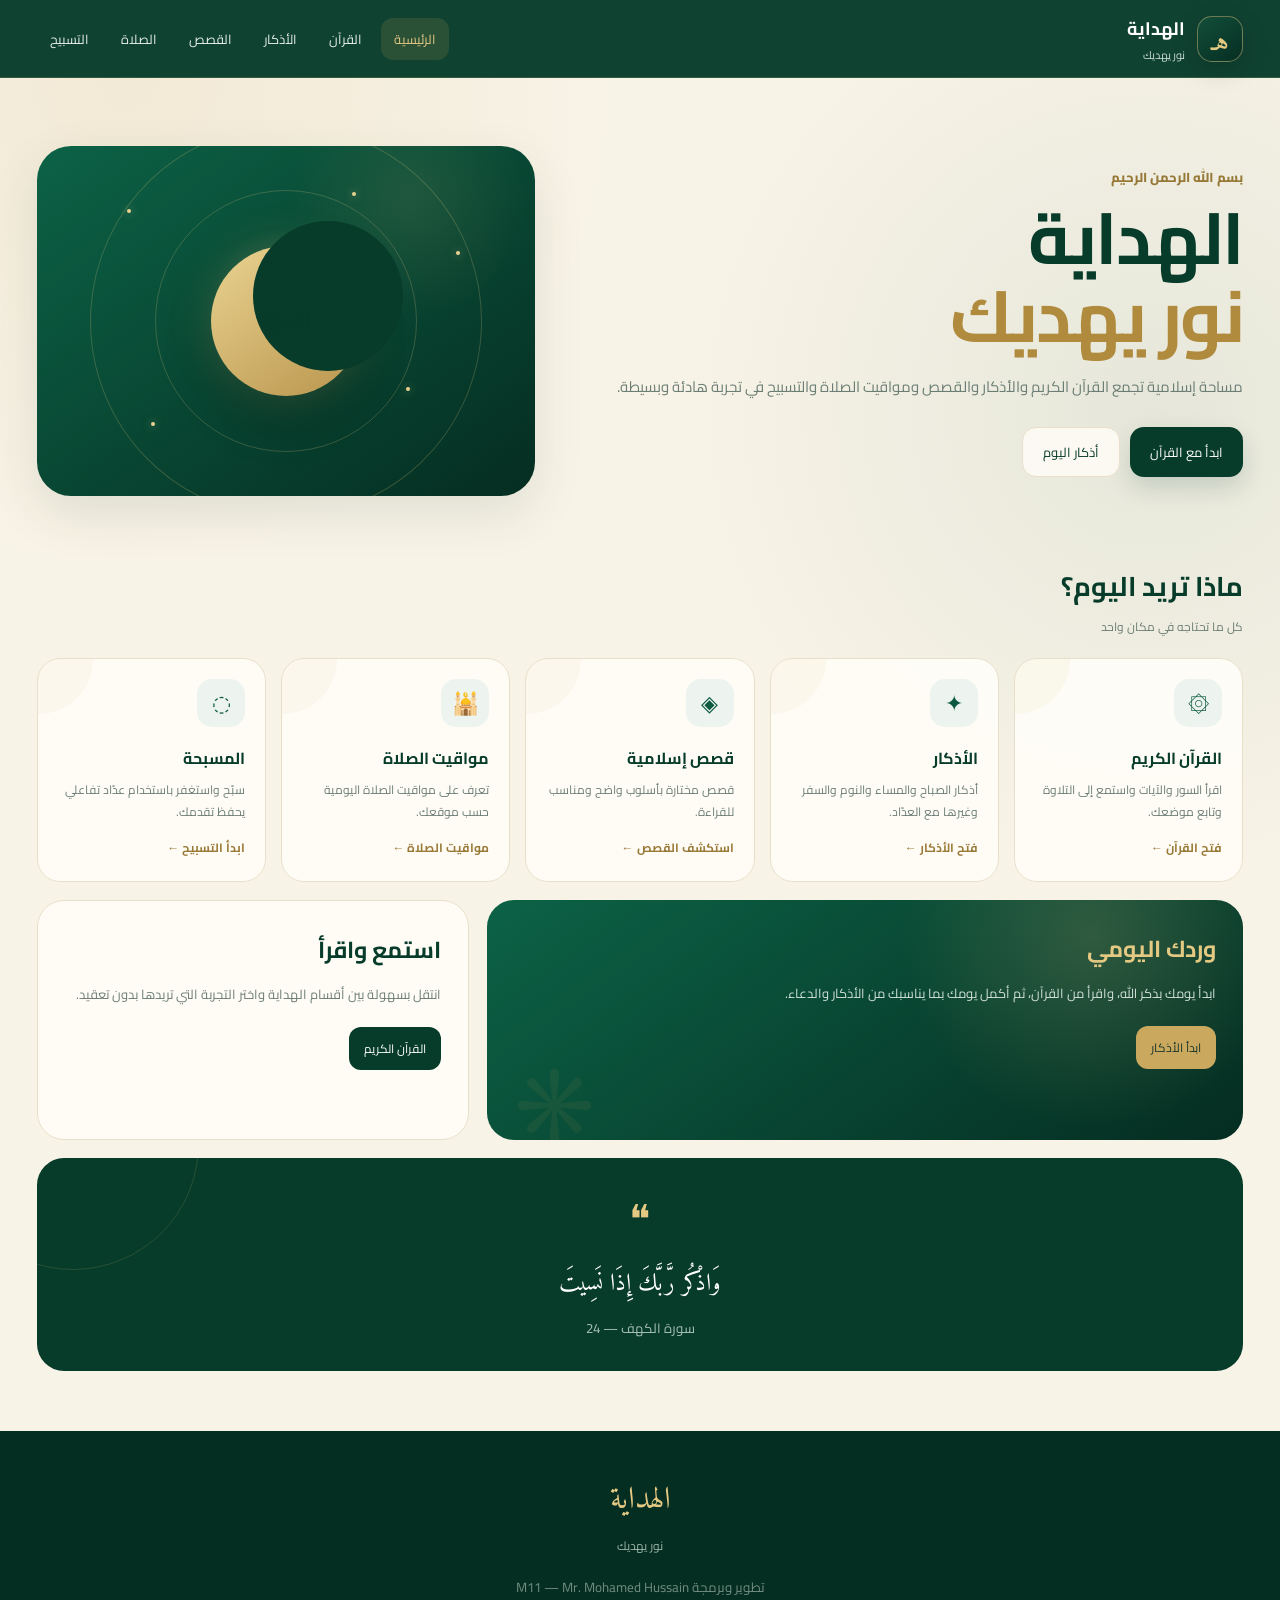
==== commit 4185c739: "Revise index.html for design and content updates Updated styles, structure, and content in index.htm" ====
--- a/index.html
+++ b/index.html
@@ -2,10 +2,10 @@
 <html lang="ar" dir="rtl">
 <head>
 <meta charset="UTF-8">
-<meta name="viewport" content="width=device-width,initial-scale=1.0">
-<meta name="theme-color" content="#0f3d2e">
-
-<title>الهداية — نور يهديك</title>
+<meta name="viewport" content="width=device-width, initial-scale=1.0">
+<meta name="theme-color" content="#073b2a">
+<meta name="description" content="الهداية — نور يهديك">
+<title>الهداية | نور يهديك</title>
 
 <link rel="preconnect" href="https://fonts.googleapis.com">
 <link rel="preconnect" href="https://fonts.gstatic.com" crossorigin>
@@ -13,17 +13,17 @@
 
 <style>
 :root{
-  --green:#0f3d2e;
-  --green2:#14543f;
-  --green3:#1c6b50;
-  --gold:#c7a15a;
-  --gold2:#e4c98a;
-  --cream:#fbf8f0;
-  --paper:#fffdf8;
-  --text:#19382d;
-  --muted:#718078;
-  --line:#e8e2d4;
-  --shadow:0 18px 45px rgba(15,61,46,.10);
+  --green:#073b2a;
+  --green2:#0b5940;
+  --green3:#0f7252;
+  --gold:#caa85e;
+  --gold2:#e4c983;
+  --cream:#f8f3e7;
+  --cream2:#fffdf8;
+  --text:#18352c;
+  --muted:#6b7d74;
+  --line:#e8dfca;
+  --shadow:0 18px 50px rgba(7,59,42,.10);
 }
 
 *{
@@ -37,12 +37,12 @@
 }
 
 body{
-  font-family:"Cairo",sans-serif;
+  font-family:"Cairo",Arial,sans-serif;
   color:var(--text);
   background:
-    radial-gradient(circle at 8% 0%,rgba(199,161,90,.10),transparent 27%),
-    radial-gradient(circle at 95% 20%,rgba(28,107,80,.07),transparent 25%),
-    linear-gradient(180deg,#fdfbf6,#f5f2e9);
+    radial-gradient(circle at 10% 5%,rgba(202,168,94,.13),transparent 25%),
+    radial-gradient(circle at 90% 25%,rgba(11,89,64,.08),transparent 28%),
+    var(--cream);
   min-height:100vh;
 }
 
@@ -52,22 +52,28 @@
 }
 
 button{
-  font:inherit;
-}
-
-.topbar{
+  font-family:inherit;
+  cursor:pointer;
+}
+
+/* =========================
+   HEADER
+========================= */
+
+.header{
   position:sticky;
   top:0;
   z-index:100;
-  background:rgba(253,251,246,.93);
-  backdrop-filter:blur(17px);
-  border-bottom:1px solid var(--line);
+  background:rgba(7,59,42,.96);
+  backdrop-filter:blur(18px);
+  border-bottom:1px solid rgba(228,201,131,.18);
 }
 
 .nav{
-  width:min(1180px,calc(100% - 32px));
-  min-height:74px;
+  width:min(1250px,100%);
+  min-height:76px;
   margin:auto;
+  padding:12px 22px;
   display:flex;
   align-items:center;
   justify-content:space-between;
@@ -78,667 +84,701 @@
   display:flex;
   align-items:center;
   gap:12px;
-}
-
-.brand-mark{
+  color:#fff;
+}
+
+.brand-logo{
   width:46px;
   height:46px;
   border-radius:15px;
   display:grid;
   place-items:center;
-  background:linear-gradient(145deg,var(--green),var(--green3));
+  background:linear-gradient(145deg,#124e3a,#062e22);
+  border:1px solid rgba(228,201,131,.45);
   color:var(--gold2);
   font-family:"Amiri",serif;
-  font-size:28px;
-  box-shadow:0 8px 22px rgba(15,61,46,.18);
-}
-
-.brand strong{
+  font-size:29px;
+  box-shadow:0 8px 25px rgba(0,0,0,.18);
+}
+
+.brand-text strong{
   display:block;
-  color:var(--green);
-  font-size:17px;
-}
-
-.brand span{
-  color:var(--muted);
+  font-size:18px;
+}
+
+.brand-text span{
+  display:block;
+  color:#cbdcd4;
   font-size:11px;
 }
 
 .nav-links{
   display:flex;
+  gap:6px;
+  flex-wrap:wrap;
+}
+
+.nav-links a{
+  color:#e7f0eb;
+  font-size:13px;
+  padding:9px 13px;
+  border-radius:12px;
+  transition:.25s;
+}
+
+.nav-links a:hover,
+.nav-links a.active{
+  color:var(--gold2);
+  background:rgba(202,168,94,.14);
+}
+
+/* =========================
+   HERO
+========================= */
+
+.hero{
+  width:min(1250px,100%);
+  margin:auto;
+  padding:68px 22px 40px;
+}
+
+.hero-grid{
+  display:grid;
+  grid-template-columns:1.15fr .85fr;
+  gap:35px;
   align-items:center;
-  gap:4px;
-}
-
-.nav-links a{
-  color:#53665d;
-  font-size:12px;
-  font-weight:700;
-  padding:9px 11px;
-  border-radius:11px;
-  transition:.2s;
-}
-
-.nav-links a:hover{
-  color:var(--green);
-  background:#f0ede4;
-}
-
-.container{
-  width:min(1180px,calc(100% - 32px));
-  margin:auto;
-}
-
-/* HERO */
-
-.hero{
-  margin-top:35px;
-  min-height:470px;
-  border-radius:32px;
-  background:
-    radial-gradient(circle at 84% 25%,rgba(228,201,138,.18),transparent 20%),
-    radial-gradient(circle at 100% 100%,rgba(28,107,80,.45),transparent 35%),
-    linear-gradient(135deg,var(--green),#123b2e);
-  color:#fff;
-  position:relative;
-  overflow:hidden;
-  display:grid;
-  grid-template-columns:1.1fr .9fr;
-  align-items:center;
-  padding:55px;
-  box-shadow:var(--shadow);
-}
-
-.hero:before,
-.hero:after{
-  content:"";
-  position:absolute;
-  border:1px solid rgba(228,201,138,.20);
-  border-radius:50%;
-  pointer-events:none;
-}
-
-.hero:before{
-  width:430px;
-  height:430px;
-  left:-220px;
-  top:-230px;
-}
-
-.hero:after{
-  width:320px;
-  height:320px;
-  right:-180px;
-  bottom:-200px;
-}
-
-.hero-content{
-  position:relative;
-  z-index:2;
-}
-
-.kicker{
-  color:var(--gold2);
-  font-size:14px;
+}
+
+.eyebrow{
+  color:#967936;
+  font-size:13px;
   font-weight:800;
   margin-bottom:10px;
 }
 
 .hero h1{
-  font-family:"Amiri",serif;
-  font-size:clamp(52px,7vw,82px);
-  line-height:1;
-  margin-bottom:14px;
+  color:var(--green);
+  font-size:clamp(42px,6vw,72px);
+  line-height:1.08;
+  letter-spacing:-2px;
 }
 
 .hero h1 span{
-  color:var(--gold2);
-}
-
-.hero p{
-  max-width:590px;
-  color:rgba(255,255,255,.78);
+  color:#b08b3d;
+}
+
+.hero-description{
+  max-width:690px;
+  margin-top:18px;
+  color:var(--muted);
+  font-size:15px;
   line-height:2;
-  font-size:15px;
 }
 
 .hero-actions{
   display:flex;
   gap:10px;
   flex-wrap:wrap;
-  margin-top:27px;
-}
-
-.primary{
-  min-height:52px;
-  padding:0 22px;
-  display:inline-flex;
-  justify-content:center;
-  align-items:center;
-  border-radius:15px;
-  background:var(--gold);
-  color:#17362b;
-  font-weight:800;
-  transition:.2s;
-}
-
-.primary:hover{
+  margin-top:25px;
+}
+
+.primary-btn{
+  border:0;
+  color:#fff;
+  background:var(--green);
+  padding:13px 20px;
+  border-radius:14px;
+  font-size:13px;
+  box-shadow:0 10px 25px rgba(7,59,42,.16);
+  transition:.25s;
+}
+
+.primary-btn:hover{
+  background:var(--green2);
   transform:translateY(-2px);
-  background:var(--gold2);
-}
-
-.outline{
-  min-height:52px;
-  padding:0 22px;
-  display:inline-flex;
-  justify-content:center;
-  align-items:center;
-  border-radius:15px;
-  border:1px solid rgba(255,255,255,.20);
-  background:rgba(255,255,255,.07);
-  color:#fff;
-  font-weight:700;
-  transition:.2s;
-}
-
-.outline:hover{
-  background:rgba(255,255,255,.12);
-}
-
-/* HERO ORNAMENT */
-
-.hero-art{
+}
+
+.secondary-btn{
+  color:var(--green);
+  background:rgba(255,253,248,.8);
+  border:1px solid var(--line);
+  padding:12px 20px;
+  border-radius:14px;
+  font-size:13px;
+  transition:.25s;
+}
+
+.secondary-btn:hover{
+  border-color:#cdbd94;
+  transform:translateY(-2px);
+}
+
+/* =========================
+   HERO VISUAL
+========================= */
+
+.hero-visual{
+  min-height:350px;
+  border-radius:34px;
   position:relative;
-  min-height:330px;
+  overflow:hidden;
   display:grid;
   place-items:center;
-}
-
-.moon{
+  background:
+    radial-gradient(circle at 50% 45%,rgba(228,201,131,.16),transparent 24%),
+    radial-gradient(circle at 75% 15%,rgba(228,201,131,.10),transparent 25%),
+    linear-gradient(145deg,#0c6246,#052d21);
+  box-shadow:var(--shadow);
+}
+
+.hero-visual::before,
+.hero-visual::after{
+  content:"";
+  position:absolute;
+  border:1px solid rgba(228,201,131,.22);
+  border-radius:50%;
+}
+
+.hero-visual::before{
   width:260px;
   height:260px;
+}
+
+.hero-visual::after{
+  width:390px;
+  height:390px;
+  transform:rotate(25deg);
+}
+
+.moon{
+  width:150px;
+  height:150px;
   border-radius:50%;
-  background:
-    radial-gradient(circle at 35% 30%,#fff2bd 0 3%,#e4c98a 17%,#b98d45 56%,#765426 100%);
+  position:relative;
+  background:linear-gradient(145deg,#ead391,#b9954d);
   box-shadow:
-    0 0 0 14px rgba(228,201,138,.07),
-    0 0 0 28px rgba(228,201,138,.04),
-    0 25px 65px rgba(0,0,0,.25);
-  position:relative;
-}
-
-.moon:after{
+    0 0 45px rgba(228,201,131,.20),
+    0 25px 50px rgba(0,0,0,.2);
+  display:grid;
+  place-items:center;
+  z-index:2;
+}
+
+.moon::after{
   content:"";
   position:absolute;
-  width:220px;
-  height:220px;
+  width:150px;
+  height:150px;
   border-radius:50%;
-  background:#153f31;
-  left:-42px;
-  top:-15px;
-}
-
-.orbit{
-  position:absolute;
-  width:350px;
-  height:150px;
-  border:1px solid rgba(228,201,138,.35);
-  border-radius:50%;
-  transform:rotate(-20deg);
+  background:#073b2a;
+  transform:translate(42px,-25px);
+}
+
+.moon-text{
+  position:relative;
+  z-index:4;
+  color:#073b2a;
+  font-family:"Amiri",serif;
+  font-size:26px;
+  font-weight:700;
 }
 
 .star{
   position:absolute;
-  width:5px;
-  height:5px;
+  width:4px;
+  height:4px;
   border-radius:50%;
-  background:var(--gold2);
-  box-shadow:0 0 12px rgba(228,201,138,.7);
-}
-
-.star.s1{top:25px;right:28%}
-.star.s2{bottom:40px;left:15%}
-.star.s3{top:75px;left:12%}
-.star.s4{bottom:80px;right:15%}
-
-/* QUICK */
-
-.quick{
-  margin:22px 0 30px;
+  background:#ead391;
+  box-shadow:0 0 9px rgba(234,211,145,.6);
+  animation:twinkle 2.7s infinite ease-in-out;
+}
+
+.star.s1{top:18%;left:18%}
+.star.s2{top:30%;right:15%;animation-delay:.6s}
+.star.s3{bottom:20%;left:23%;animation-delay:1.1s}
+.star.s4{bottom:30%;right:25%;animation-delay:1.8s}
+.star.s5{top:13%;right:36%;animation-delay:.9s}
+
+@keyframes twinkle{
+  0%,100%{opacity:.35;transform:scale(.8)}
+  50%{opacity:1;transform:scale(1.3)}
+}
+
+/* =========================
+   SECTION
+========================= */
+
+.section{
+  width:min(1250px,100%);
+  margin:auto;
+  padding:25px 22px 60px;
+}
+
+.section-head{
+  display:flex;
+  justify-content:space-between;
+  align-items:end;
+  gap:20px;
+  margin-bottom:20px;
+}
+
+.section-head h2{
+  color:var(--green);
+  font-size:27px;
+}
+
+.section-head p{
+  color:var(--muted);
+  font-size:12px;
+  margin-top:4px;
+}
+
+/* =========================
+   CARDS
+========================= */
+
+.cards{
   display:grid;
-  grid-template-columns:repeat(5,1fr);
-  gap:12px;
-}
-
-.quick-card{
-  background:var(--paper);
+  grid-template-columns:repeat(5,minmax(0,1fr));
+  gap:15px;
+}
+
+.card{
+  position:relative;
+  overflow:hidden;
+  min-height:190px;
+  padding:20px;
+  border-radius:23px;
+  background:rgba(255,253,248,.92);
   border:1px solid var(--line);
-  border-radius:19px;
-  padding:18px 14px;
-  text-align:center;
-  transition:.22s;
-}
-
-.quick-card:hover{
-  transform:translateY(-4px);
-  border-color:#d7c18d;
-  box-shadow:0 12px 28px rgba(15,61,46,.08);
-}
-
-.quick-icon{
-  width:44px;
-  height:44px;
-  margin:0 auto 9px;
-  border-radius:14px;
+  transition:.25s;
+}
+
+.card::before{
+  content:"";
+  position:absolute;
+  width:110px;
+  height:110px;
+  border-radius:50%;
+  left:-55px;
+  top:-55px;
+  background:rgba(202,168,94,.07);
+}
+
+.card:hover{
+  transform:translateY(-6px);
+  border-color:#d7c798;
+  box-shadow:0 17px 35px rgba(7,59,42,.10);
+}
+
+.card-icon{
+  width:48px;
+  height:48px;
+  border-radius:15px;
+  background:#edf3ef;
   display:grid;
   place-items:center;
-  background:#eef4ef;
+  color:var(--green2);
+  font-size:22px;
+}
+
+.card h3{
+  margin-top:16px;
   color:var(--green);
-  font-family:"Amiri",serif;
+  font-size:16px;
+}
+
+.card p{
+  color:var(--muted);
+  font-size:12px;
+  line-height:1.8;
+  margin-top:6px;
+}
+
+.card-link{
+  display:inline-flex;
+  margin-top:14px;
+  color:#9a7a37;
+  font-size:12px;
+  font-weight:700;
+}
+
+/* =========================
+   FEATURE
+========================= */
+
+.feature-grid{
+  display:grid;
+  grid-template-columns:1.4fr .8fr;
+  gap:18px;
+  margin-top:18px;
+}
+
+.feature{
+  border-radius:27px;
+  padding:27px;
+  min-height:240px;
+  position:relative;
+  overflow:hidden;
+  border:1px solid var(--line);
+  background:rgba(255,253,248,.9);
+}
+
+.feature.dark{
+  color:white;
+  border:0;
+  background:
+    radial-gradient(circle at 80% 15%,rgba(228,201,131,.18),transparent 30%),
+    linear-gradient(145deg,#0c6246,#052d21);
+}
+
+.feature h3{
+  color:var(--green);
   font-size:23px;
 }
 
-.quick-card strong{
-  display:block;
-  color:var(--green);
-  font-size:13px;
-}
-
-.quick-card span{
-  display:block;
-  color:var(--muted);
-  font-size:10px;
-  margin-top:3px;
-}
-
-/* SECTION */
-
-.section{
-  margin-top:35px;
-}
-
-.section-head{
-  display:flex;
-  align-items:flex-end;
-  justify-content:space-between;
-  gap:20px;
-  margin-bottom:17px;
-}
-
-.section-head h2{
-  color:var(--green);
-  font-family:"Amiri",serif;
-  font-size:34px;
-}
-
-.section-head p{
+.feature.dark h3{
+  color:var(--gold2);
+}
+
+.feature p{
+  margin-top:10px;
   color:var(--muted);
   font-size:13px;
-}
-
-.cards{
-  display:grid;
-  grid-template-columns:repeat(5,1fr);
-  gap:15px;
-}
-
-.card{
-  background:var(--paper);
-  border:1px solid var(--line);
-  border-radius:22px;
-  padding:20px;
-  min-height:215px;
-  display:flex;
-  flex-direction:column;
-  transition:.24s ease;
-  box-shadow:0 8px 24px rgba(15,61,46,.045);
-}
-
-.card:hover{
-  transform:translateY(-5px);
-  border-color:#d7c18d;
-  box-shadow:0 18px 36px rgba(15,61,46,.10);
-}
-
-.card-icon{
-  width:54px;
-  height:54px;
-  border-radius:17px;
-  display:grid;
-  place-items:center;
-  background:linear-gradient(145deg,var(--green),var(--green3));
+  line-height:2;
+  max-width:650px;
+}
+
+.feature.dark p{
+  color:#d1e1da;
+}
+
+.feature-btn{
+  display:inline-block;
+  margin-top:20px;
+  padding:10px 15px;
+  border-radius:12px;
+  color:#fff;
+  background:var(--green);
+  font-size:12px;
+}
+
+.feature.dark .feature-btn{
+  color:#17352c;
+  background:var(--gold);
+}
+
+.feature-symbol{
+  position:absolute;
+  left:25px;
+  bottom:-20px;
+  font-family:"Amiri",serif;
+  font-size:130px;
+  line-height:1;
+  color:rgba(202,168,94,.08);
+}
+
+/* =========================
+   QUOTE
+========================= */
+
+.quote{
+  margin-top:18px;
+  border-radius:27px;
+  padding:30px;
+  text-align:center;
+  background:#073b2a;
+  color:white;
+  position:relative;
+  overflow:hidden;
+}
+
+.quote::before{
+  content:"";
+  position:absolute;
+  width:250px;
+  height:250px;
+  border:1px solid rgba(228,201,131,.15);
+  border-radius:50%;
+  left:-90px;
+  top:-140px;
+}
+
+.quote-mark{
   color:var(--gold2);
   font-family:"Amiri",serif;
-  font-size:28px;
-  margin-bottom:15px;
-}
-
-.card h3{
-  color:var(--green);
+  font-size:40px;
+}
+
+.quote p{
+  position:relative;
+  max-width:800px;
+  margin:4px auto 0;
   font-family:"Amiri",serif;
   font-size:24px;
-  margin-bottom:5px;
-}
-
-.card p{
-  color:var(--muted);
-  font-size:11px;
-  line-height:1.85;
-  flex:1;
-}
-
-.card-link{
-  margin-top:15px;
-  color:var(--green);
+  line-height:1.9;
+}
+
+.quote small{
+  display:block;
+  margin-top:8px;
+  color:#a9c1b6;
+}
+
+/* =========================
+   FOOTER
+========================= */
+
+.footer{
+  padding:42px 22px;
+  background:#052e22;
+  color:#d5e3dd;
+  text-align:center;
+}
+
+.footer-logo{
+  color:var(--gold2);
+  font-family:"Amiri",serif;
+  font-size:31px;
+}
+
+.footer p{
+  color:#9db4a9;
   font-size:12px;
-  font-weight:800;
-}
-
-/* QUOTE */
-
-.quote{
-  margin-top:30px;
-  border-radius:28px;
-  background:var(--paper);
-  border:1px solid var(--line);
-  padding:32px;
-  box-shadow:var(--shadow);
-  text-align:center;
-}
-
-.quote-label{
-  color:var(--gold);
-  font-size:12px;
-  font-weight:800;
-  margin-bottom:8px;
-}
-
-.quote-text{
-  color:var(--green);
-  font-family:"Amiri",serif;
-  font-size:30px;
-  line-height:1.7;
-}
-
-.quote-note{
-  margin-top:8px;
-  color:var(--muted);
-  font-size:11px;
-}
-
-/* FOOTER */
-
-.footer{
-  margin-top:35px;
-  padding:35px 0 50px;
-  text-align:center;
-  color:#8b918c;
-  font-size:12px;
-}
-
-.footer-brand{
-  color:var(--green);
-  font-family:"Amiri",serif;
-  font-size:25px;
-  margin-bottom:3px;
-}
-
-/* MOBILE */
-
-@media(max-width:1000px){
-  .hero{
+  margin-top:6px;
+}
+
+.footer small{
+  display:block;
+  color:#718d80;
+  margin-top:18px;
+}
+
+/* =========================
+   REVEAL
+========================= */
+
+.reveal{
+  animation:reveal .65s ease both;
+}
+
+@keyframes reveal{
+  from{
+    opacity:0;
+    transform:translateY(15px);
+  }
+  to{
+    opacity:1;
+    transform:none;
+  }
+}
+
+/* =========================
+   RESPONSIVE
+========================= */
+
+@media(max-width:1050px){
+
+  .cards{
+    grid-template-columns:repeat(3,minmax(0,1fr));
+  }
+
+}
+
+@media(max-width:850px){
+
+  .hero-grid,
+  .feature-grid{
     grid-template-columns:1fr;
-    padding:45px;
-  }
-
-  .hero-art{
-    min-height:250px;
-  }
-
-  .quick{
-    grid-template-columns:repeat(3,1fr);
+  }
+
+  .hero-visual{
+    min-height:300px;
   }
 
   .cards{
-    grid-template-columns:repeat(3,1fr);
-  }
-}
-
-@media(max-width:700px){
+    grid-template-columns:repeat(2,minmax(0,1fr));
+  }
+
+  .nav-links a:nth-child(n+5){
+    display:none;
+  }
+
+}
+
+@media(max-width:600px){
+
   .nav{
-    width:min(100% - 20px,1180px);
+    min-height:68px;
+    padding:9px 14px;
+  }
+
+  .brand-logo{
+    width:41px;
+    height:41px;
+  }
+
+  .brand-text strong{
+    font-size:15px;
   }
 
   .nav-links{
     display:none;
   }
 
-  .container{
-    width:min(100% - 20px,1180px);
-  }
-
   .hero{
-    margin-top:20px;
-    padding:30px 22px;
-    border-radius:24px;
-    min-height:auto;
+    padding:45px 16px 25px;
   }
 
   .hero h1{
-    font-size:53px;
-  }
-
-  .hero p{
-    font-size:13px;
-  }
-
-  .hero-art{
-    min-height:250px;
-  }
-
-  .moon{
-    width:190px;
-    height:190px;
-  }
-
-  .moon:after{
-    width:160px;
-    height:160px;
-  }
-
-  .orbit{
-    width:270px;
-    height:120px;
-  }
-
-  .quick{
-    grid-template-columns:repeat(2,1fr);
-  }
-
-  .cards{
-    grid-template-columns:repeat(2,1fr);
-  }
-
-  .section-head{
-    align-items:flex-start;
-    flex-direction:column;
-    gap:4px;
-  }
-}
-
-@media(max-width:470px){
-  .brand span{
-    display:none;
-  }
-
-  .quick{
+    font-size:43px;
+  }
+
+  .hero-description{
+    font-size:14px;
+  }
+
+  .hero-actions{
+    display:grid;
     grid-template-columns:1fr 1fr;
-    gap:9px;
-  }
-
-  .quick-card{
-    padding:15px 8px;
+  }
+
+  .hero-actions a{
+    text-align:center;
+  }
+
+  .section{
+    padding-left:16px;
+    padding-right:16px;
   }
 
   .cards{
     grid-template-columns:1fr;
   }
 
-  .card{
-    min-height:190px;
-  }
-
-  .hero-actions a{
-    width:100%;
-  }
-
-  .quote{
-    padding:24px 16px;
-  }
-
-  .quote-text{
-    font-size:24px;
-  }
-}
-
-@media(prefers-reduced-motion:reduce){
-  *,
-  *::before,
-  *::after{
-    animation:none!important;
-    transition:none!important;
-    scroll-behavior:auto!important;
-  }
+  .section-head{
+    display:block;
+  }
+
+  .feature{
+    min-height:220px;
+  }
+
+  .quote p{
+    font-size:21px;
+  }
+
 }
 </style>
 </head>
 
 <body>
 
-<header class="topbar">
-
-<nav class="nav">
-
-  <a href="index.html" class="brand">
-    <div class="brand-mark">هـ</div>
-    <div>
-      <strong>الهداية</strong>
-      <span>نور يهديك</span>
+<header class="header">
+  <nav class="nav">
+
+    <a class="brand" href="index.html">
+
+      <div class="brand-logo">هـ</div>
+
+      <div class="brand-text">
+        <strong>الهداية</strong>
+        <span>نور يهديك</span>
+      </div>
+
+    </a>
+
+    <div class="nav-links">
+      <a href="index.html" class="active">الرئيسية</a>
+      <a href="quran.html">القرآن</a>
+      <a href="adhkar.html">الأذكار</a>
+      <a href="stories.html">القصص</a>
+      <a href="prayer.html">الصلاة</a>
+      <a href="tasbeeh.html">التسبيح</a>
     </div>
-  </a>
-
-  <div class="nav-links">
-    <a href="quran.html">القرآن</a>
-    <a href="adhkar.html">الأذكار</a>
-    <a href="stories.html">القصص</a>
-    <a href="prayer.html">الصلاة</a>
-    <a href="tasbeeh.html">السبحة</a>
+
+  </nav>
+</header>
+
+
+<section class="hero">
+
+  <div class="hero-grid">
+
+    <div class="reveal">
+
+      <div class="eyebrow">
+        بسم الله الرحمن الرحيم
+      </div>
+
+      <h1>
+        الهداية<br>
+        <span>نور يهديك</span>
+      </h1>
+
+      <p class="hero-description">
+        مساحة إسلامية تجمع القرآن الكريم والأذكار والقصص
+        ومواقيت الصلاة والتسبيح في تجربة هادئة وبسيطة.
+      </p>
+
+      <div class="hero-actions">
+
+        <a href="quran.html" class="primary-btn">
+          ابدأ مع القرآن
+        </a>
+
+        <a href="adhkar.html" class="secondary-btn">
+          أذكار اليوم
+        </a>
+
+      </div>
+
+    </div>
+
+
+    <div class="hero-visual reveal">
+
+      <span class="star s1"></span>
+      <span class="star s2"></span>
+      <span class="star s3"></span>
+      <span class="star s4"></span>
+      <span class="star s5"></span>
+
+      <div class="moon">
+        <div class="moon-text">
+          الهداية
+        </div>
+      </div>
+
+    </div>
+
   </div>
 
-</nav>
-
-</header>
-
-<main class="container">
-
-<section class="hero">
-
-  <div class="hero-content">
-
-    <div class="kicker">مرحبًا بك في الهداية</div>
-
-    <h1>
-      نور <span>يهديك</span>
-    </h1>
-
-    <p>
-      مساحة إسلامية بسيطة وهادئة تجمع القرآن الكريم،
-      الأذكار، القصص، مواقيت الصلاة، والسبحة
-      في تجربة واحدة واضحة وسهلة الاستخدام.
-    </p>
-
-    <div class="hero-actions">
-      <a href="quran.html" class="primary">
-        ابدأ بالقرآن
-      </a>
-
-      <a href="adhkar.html" class="outline">
-        أذكار اليوم
-      </a>
-    </div>
-
-  </div>
-
-  <div class="hero-art" aria-hidden="true">
-
-    <div class="orbit"></div>
-
-    <div class="moon"></div>
-
-    <i class="star s1"></i>
-    <i class="star s2"></i>
-    <i class="star s3"></i>
-    <i class="star s4"></i>
-
-  </div>
-
 </section>
 
 
-<section class="quick">
-
-  <a class="quick-card" href="quran.html">
-    <div class="quick-icon">ق</div>
-    <strong>القرآن الكريم</strong>
-    <span>قراءة واستماع</span>
-  </a>
-
-  <a class="quick-card" href="adhkar.html">
-    <div class="quick-icon">ذ</div>
-    <strong>الأذكار</strong>
-    <span>أذكار يومك</span>
-  </a>
-
-  <a class="quick-card" href="stories.html">
-    <div class="quick-icon">ق</div>
-    <strong>القصص</strong>
-    <span>قصص وعبر</span>
-  </a>
-
-  <a class="quick-card" href="prayer.html">
-    <div class="quick-icon">ص</div>
-    <strong>الصلاة</strong>
-    <span>مواقيت الصلاة</span>
-  </a>
-
-  <a class="quick-card" href="tasbeeh.html">
-    <div class="quick-icon">س</div>
-    <strong>السبحة</strong>
-    <span>عداد التسبيح</span>
-  </a>
-
-</section>
-
-
 <section class="section">
 
   <div class="section-head">
+
     <div>
       <h2>ماذا تريد اليوم؟</h2>
-      <p>كل قسم له تجربته الخاصة بنفس هوية الهداية.</p>
+      <p>كل ما تحتاجه في مكان واحد</p>
     </div>
+
   </div>
 
+
   <div class="cards">
 
-    <a class="card" href="quran.html">
-
-      <div class="card-icon">ق</div>
-
-      <h3>القرآن</h3>
+    <a class="card reveal" href="quran.html">
+
+      <div class="card-icon">۞</div>
+
+      <h3>القرآن الكريم</h3>
 
       <p>
-        افتح المصحف، اختر السورة، اقرأ الآيات واستمع إلى التلاوة.
+        اقرأ السور والآيات واستمع إلى التلاوة وتابع موضعك.
       </p>
 
       <span class="card-link">فتح القرآن ←</span>
@@ -746,14 +786,14 @@
     </a>
 
 
-    <a class="card" href="adhkar.html">
-
-      <div class="card-icon">ذ</div>
+    <a class="card reveal" href="adhkar.html">
+
+      <div class="card-icon">✦</div>
 
       <h3>الأذكار</h3>
 
       <p>
-        أذكار الصباح والمساء والنوم وغيرها مع عداد مستقل لكل ذكر.
+        أذكار الصباح والمساء والنوم والسفر وغيرها مع العدّاد.
       </p>
 
       <span class="card-link">فتح الأذكار ←</span>
@@ -761,14 +801,14 @@
     </a>
 
 
-    <a class="card" href="stories.html">
-
-      <div class="card-icon">ق</div>
-
-      <h3>القصص</h3>
+    <a class="card reveal" href="stories.html">
+
+      <div class="card-icon">◈</div>
+
+      <h3>قصص إسلامية</h3>
 
       <p>
-        قصص مختارة من القرآن والسيرة وقصص الأنبياء في صفحات مخصصة للقراءة.
+        قصص مختارة بأسلوب واضح ومناسب للقراءة.
       </p>
 
       <span class="card-link">استكشف القصص ←</span>
@@ -776,14 +816,14 @@
     </a>
 
 
-    <a class="card" href="prayer.html">
-
-      <div class="card-icon">ص</div>
-
-      <h3>الصلاة</h3>
+    <a class="card reveal" href="prayer.html">
+
+      <div class="card-icon">🕌</div>
+
+      <h3>مواقيت الصلاة</h3>
 
       <p>
-        اعرف مواقيت الصلاة اليومية بسهولة حسب موقعك.
+        تعرف على مواقيت الصلاة اليومية حسب موقعك.
       </p>
 
       <span class="card-link">مواقيت الصلاة ←</span>
@@ -791,61 +831,94 @@
     </a>
 
 
-    <a class="card" href="tasbeeh.html">
-
-      <div class="card-icon">س</div>
-
-      <h3>السبحة</h3>
+    <a class="card reveal" href="tasbeeh.html">
+
+      <div class="card-icon">◌</div>
+
+      <h3>المسبحة</h3>
 
       <p>
-        سبحة إلكترونية تفاعلية تساعدك على متابعة عدد التسبيحات.
+        سبّح واستغفر باستخدام عدّاد تفاعلي يحفظ تقدمك.
       </p>
 
-      <span class="card-link">افتح السبحة ←</span>
+      <span class="card-link">ابدأ التسبيح ←</span>
 
     </a>
 
   </div>
 
+
+  <div class="feature-grid">
+
+
+    <div class="feature dark reveal">
+
+      <div class="feature-symbol">۞</div>
+
+      <h3>وردك اليومي</h3>
+
+      <p>
+        ابدأ يومك بذكر الله، واقرأ من القرآن،
+        ثم أكمل يومك بما يناسبك من الأذكار والدعاء.
+      </p>
+
+      <a href="adhkar.html" class="feature-btn">
+        ابدأ الأذكار
+      </a>
+
+    </div>
+
+
+    <div class="feature reveal">
+
+      <h3>استمع واقرأ</h3>
+
+      <p>
+        انتقل بسهولة بين أقسام الهداية واختر التجربة
+        التي تريدها بدون تعقيد.
+      </p>
+
+      <a href="quran.html" class="feature-btn">
+        القرآن الكريم
+      </a>
+
+    </div>
+
+  </div>
+
+
+  <div class="quote reveal">
+
+    <div class="quote-mark">❝</div>
+
+    <p>
+      وَاذْكُر رَّبَّكَ إِذَا نَسِيتَ
+    </p>
+
+    <small>
+      سورة الكهف — 24
+    </small>
+
+  </div>
+
 </section>
 
 
-<section class="quote">
-
-  <div class="quote-label">
-    تذكير اليوم
-  </div>
-
-  <div class="quote-text">
-    ﴿أَلَا بِذِكْرِ اللَّهِ تَطْمَئِنُّ الْقُلُوبُ﴾
-  </div>
-
-  <div class="quote-note">
-    سورة الرعد — الآية 28
-  </div>
-
-</section>
-
-</main>
-
-
 <footer class="footer">
 
-  <div class="footer-brand">
+  <div class="footer-logo">
     الهداية
   </div>
 
-  <div>
+  <p>
     نور يهديك
-  </div>
-
-  <br>
-
-  <div>
+  </p>
+
+  <small>
     تطوير وبرمجة M11 — Mr. Mohamed Hussain
-  </div>
+  </small>
 
 </footer>
 
 </body>
-  </html> 
+</html>
